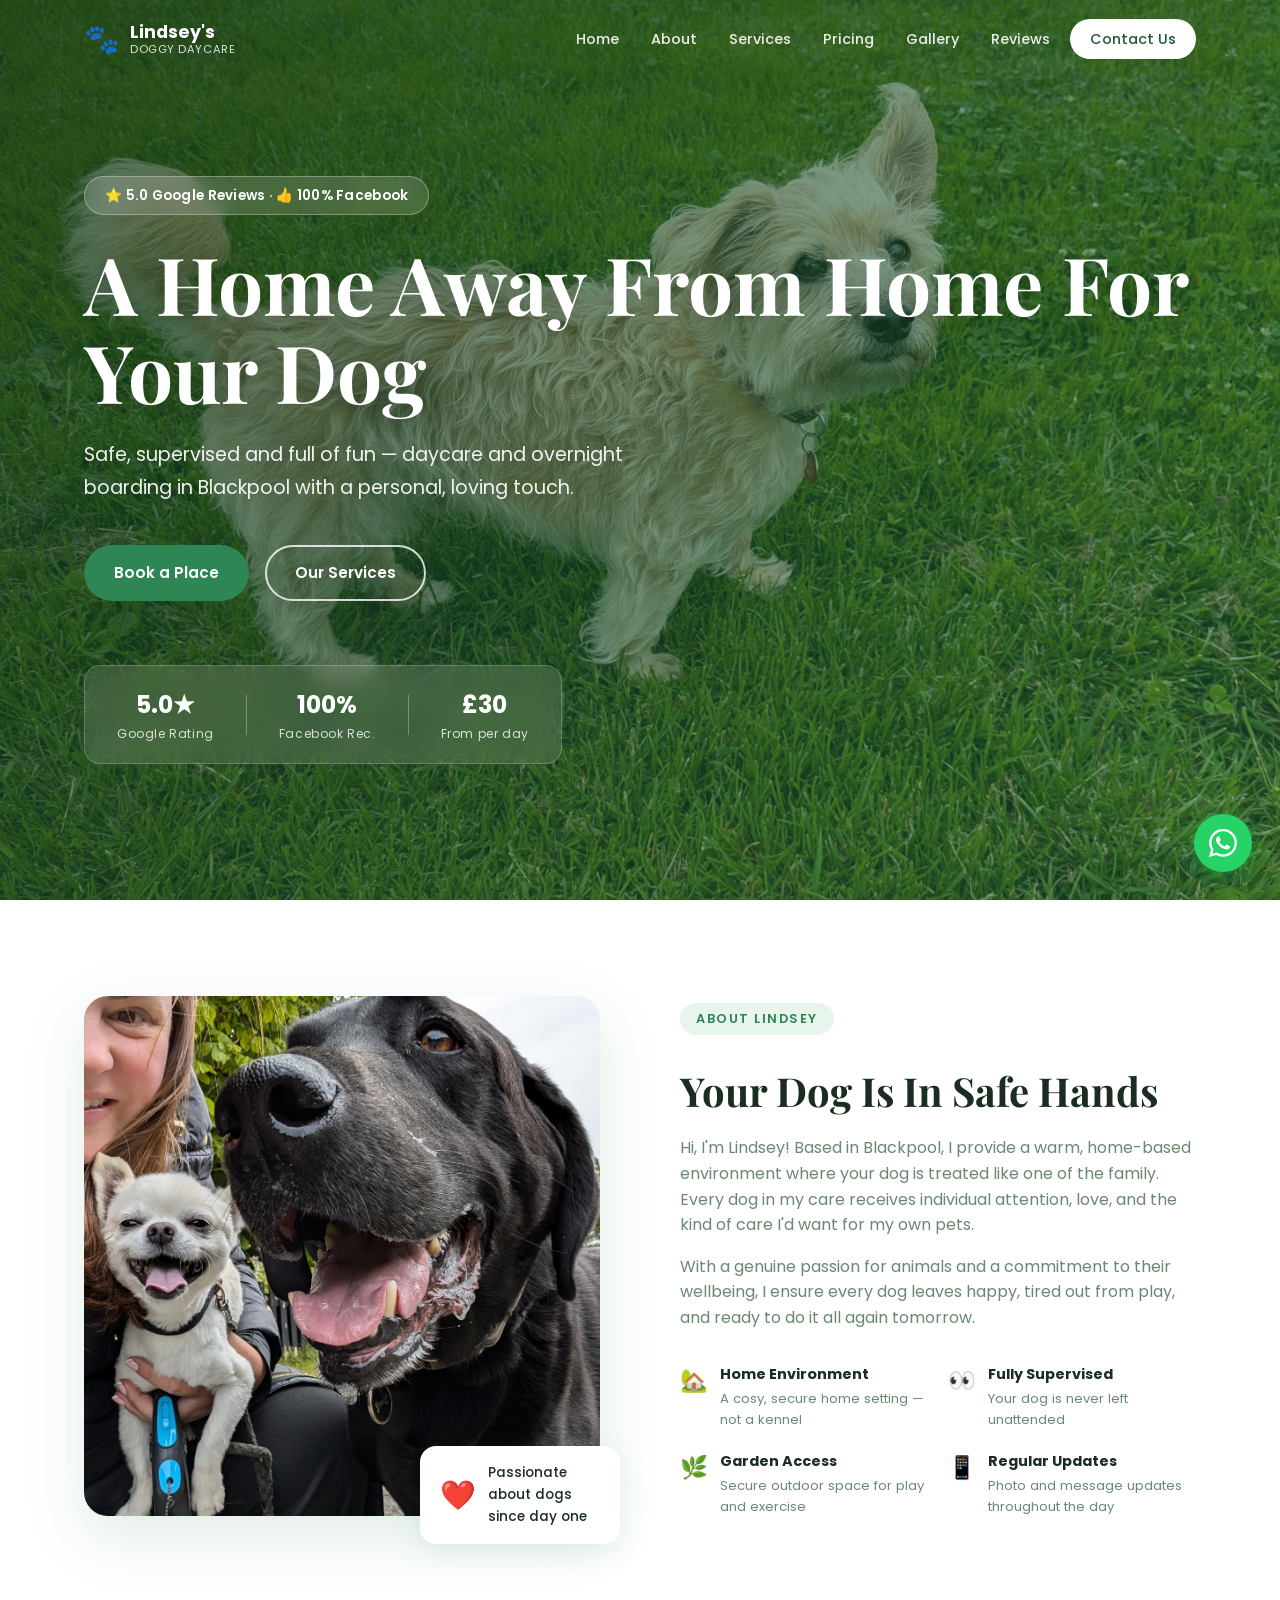
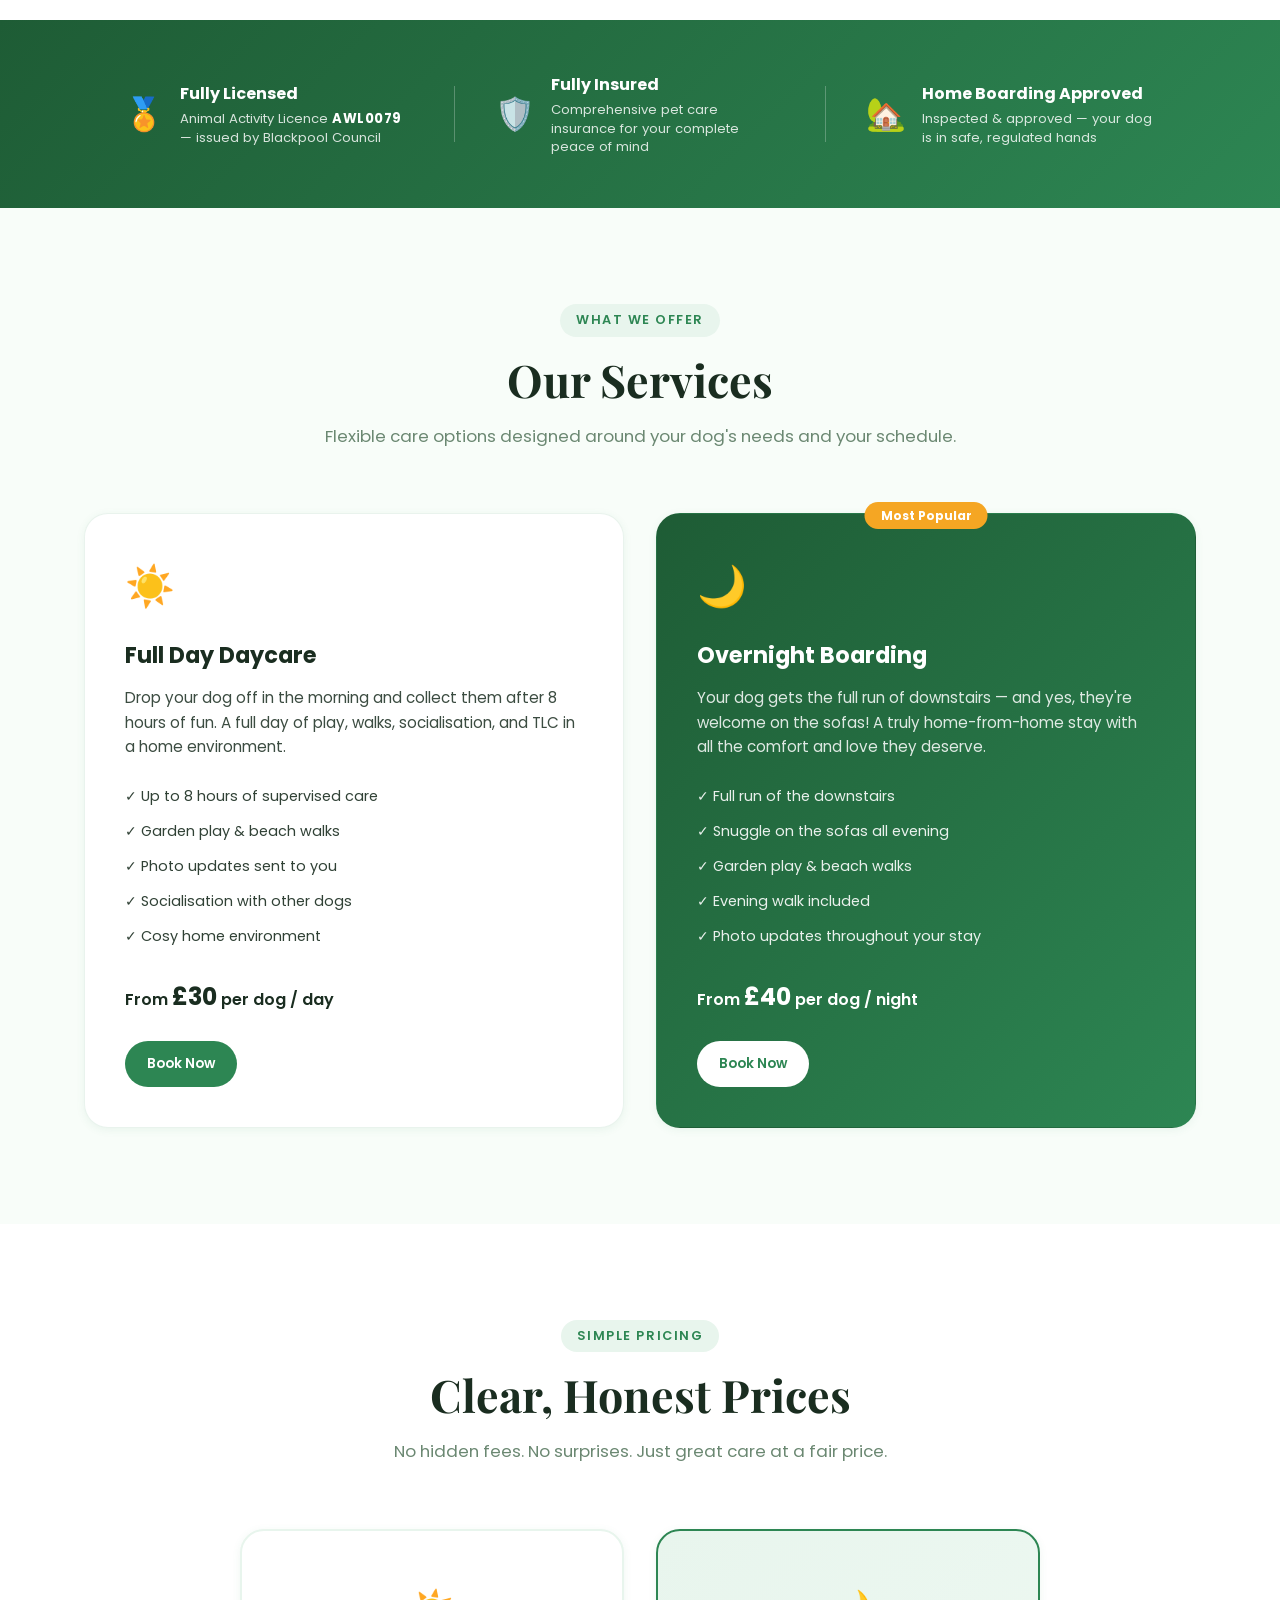
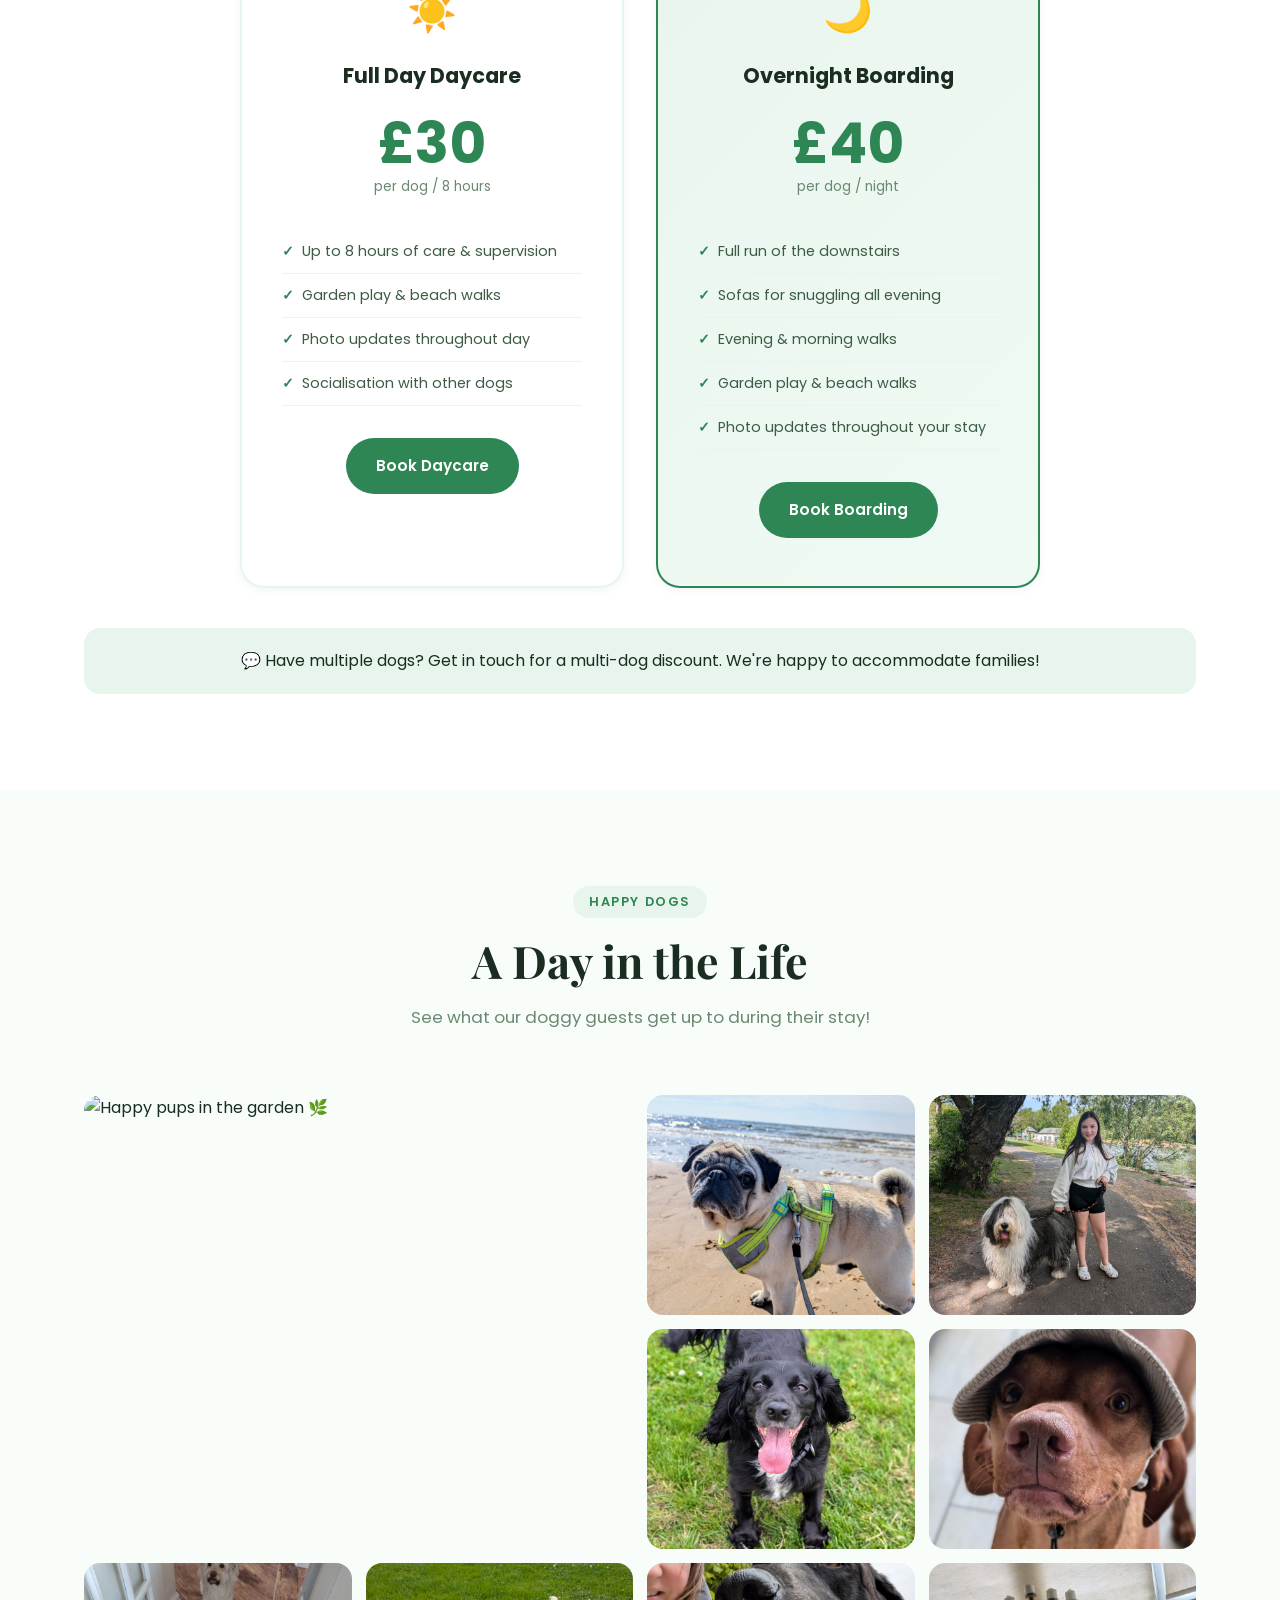
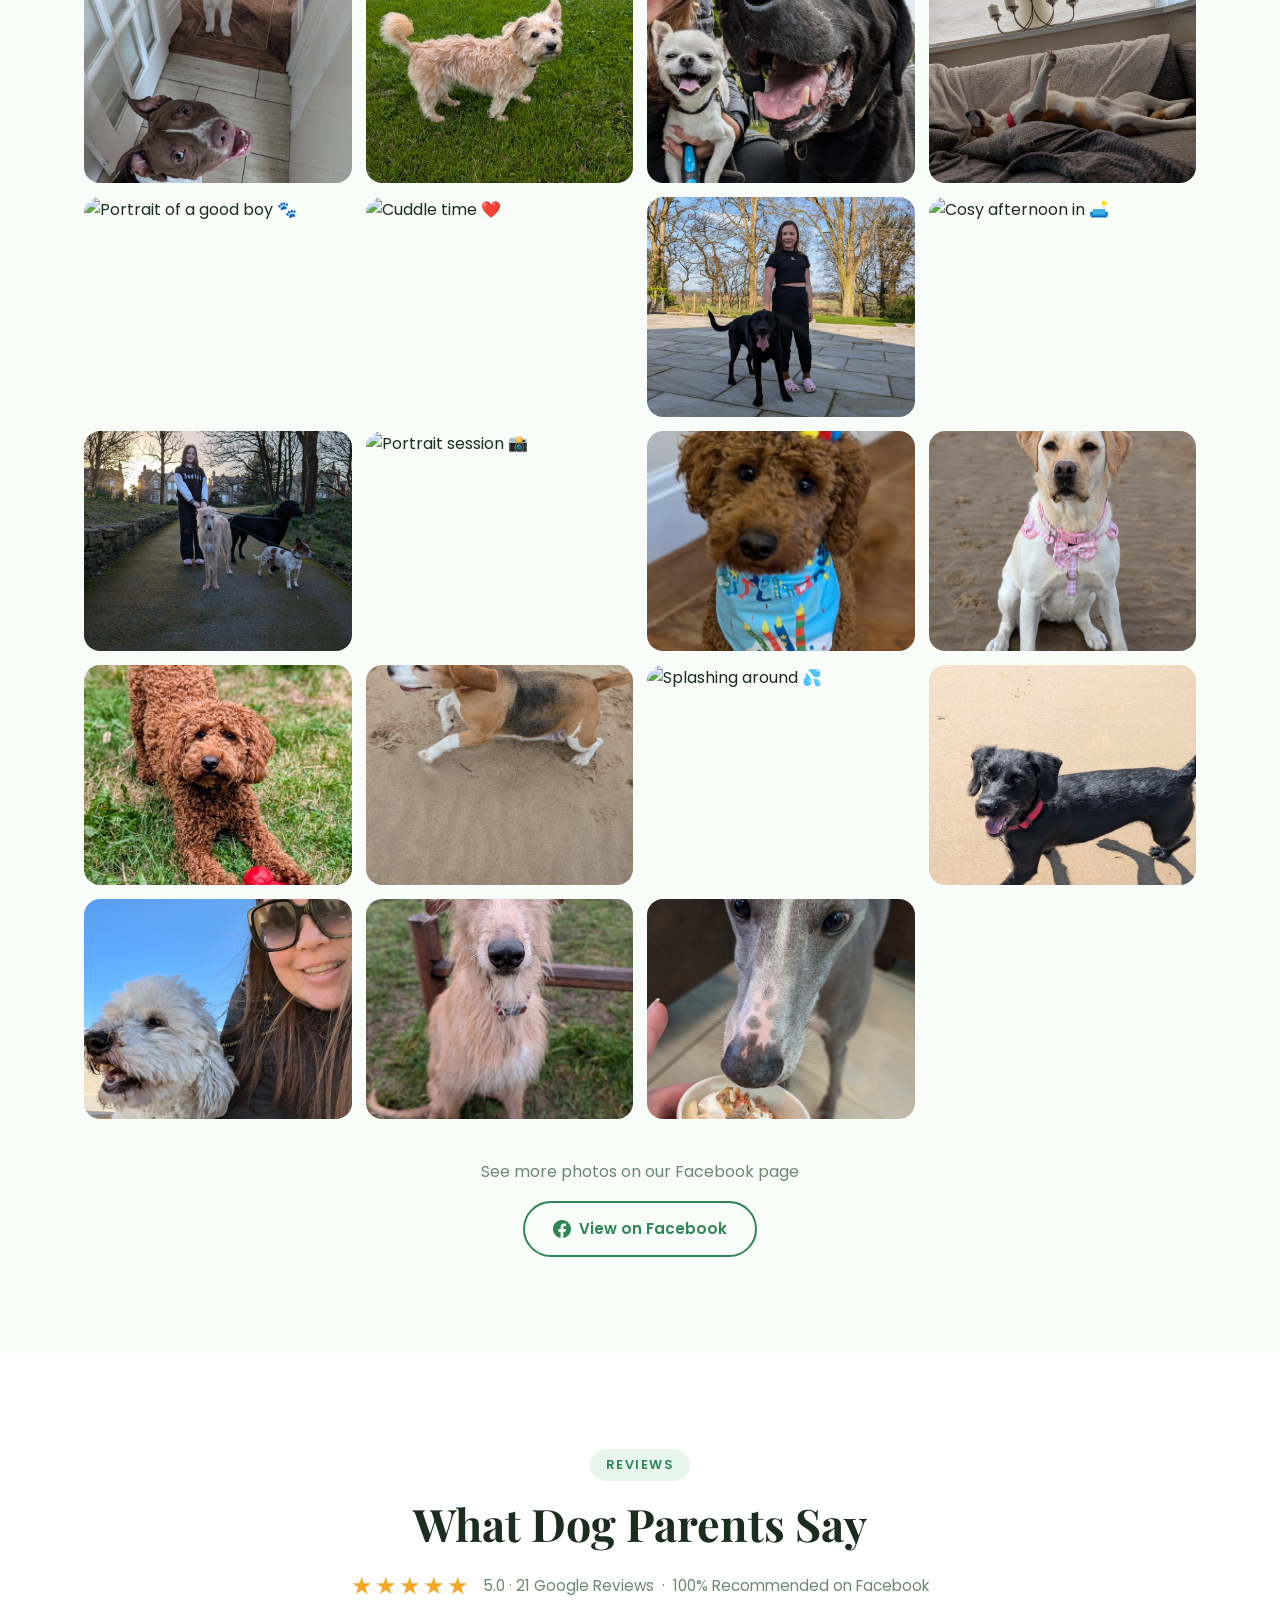
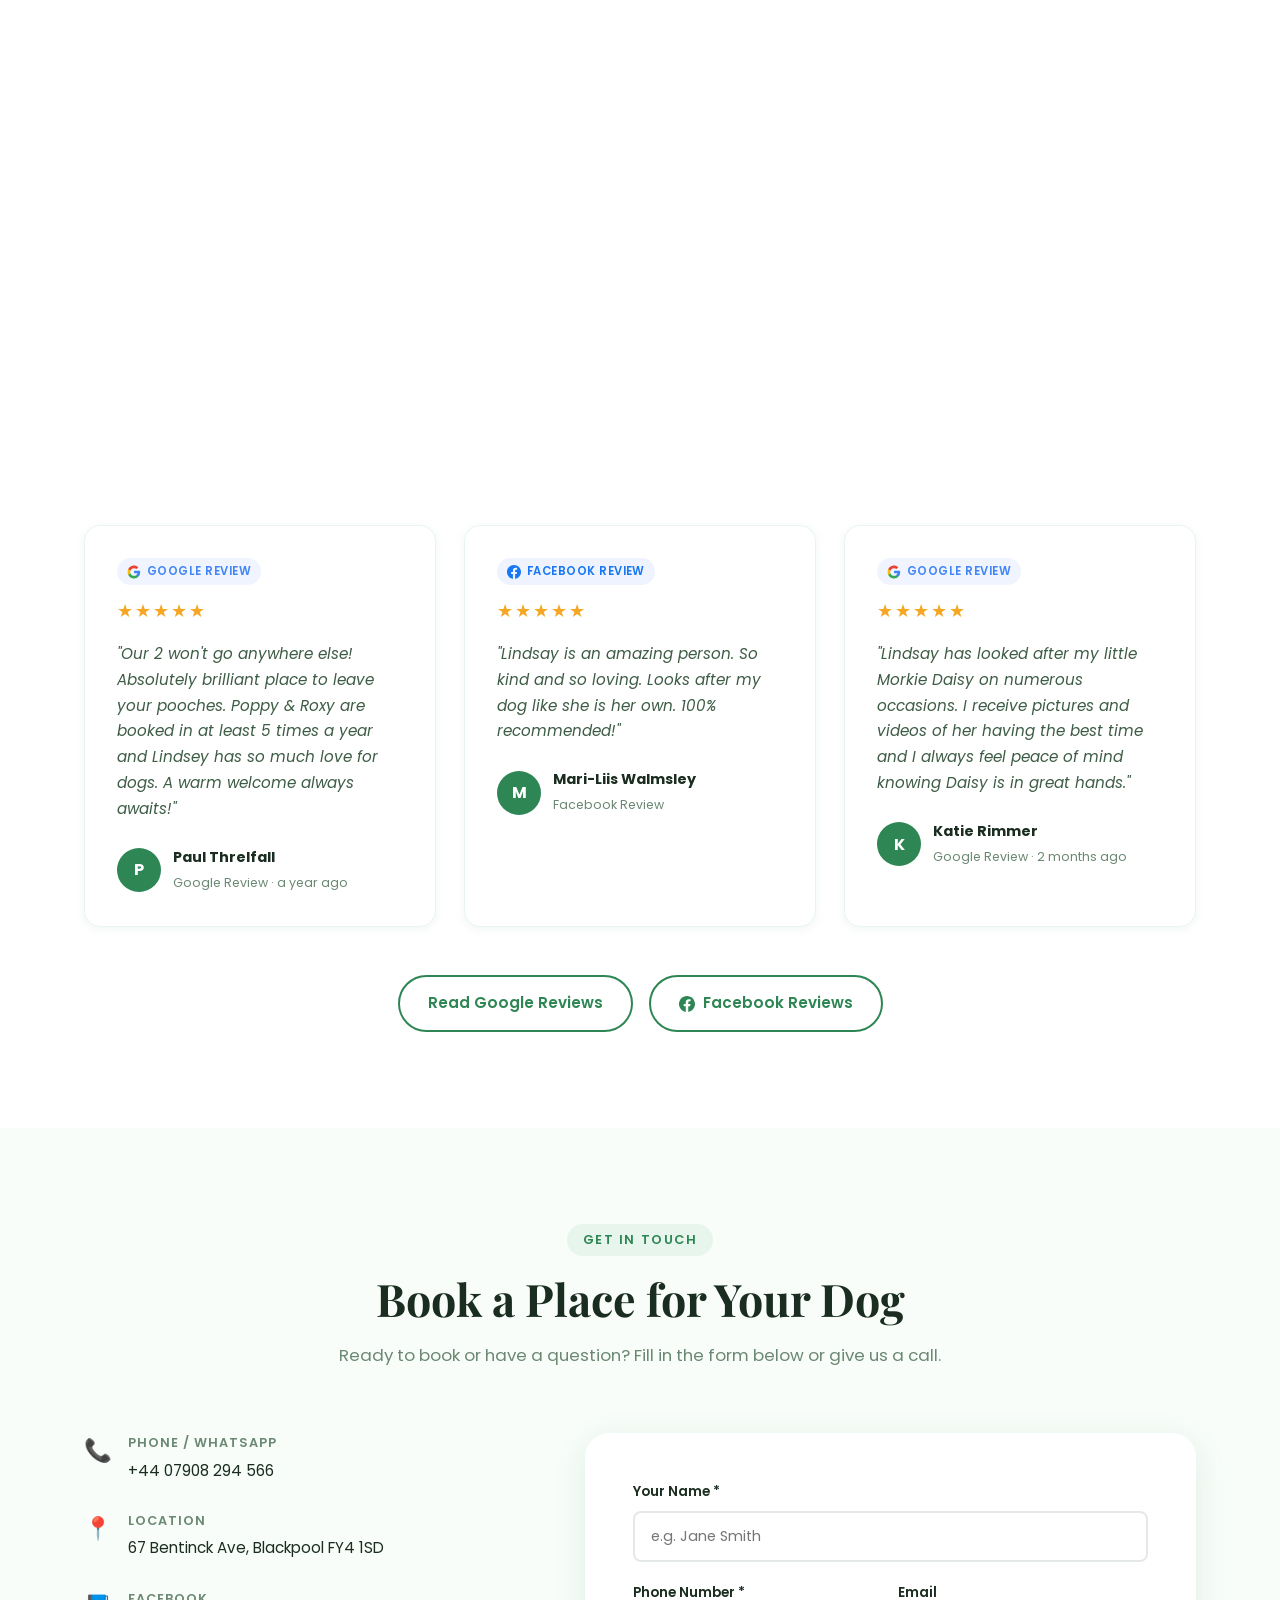
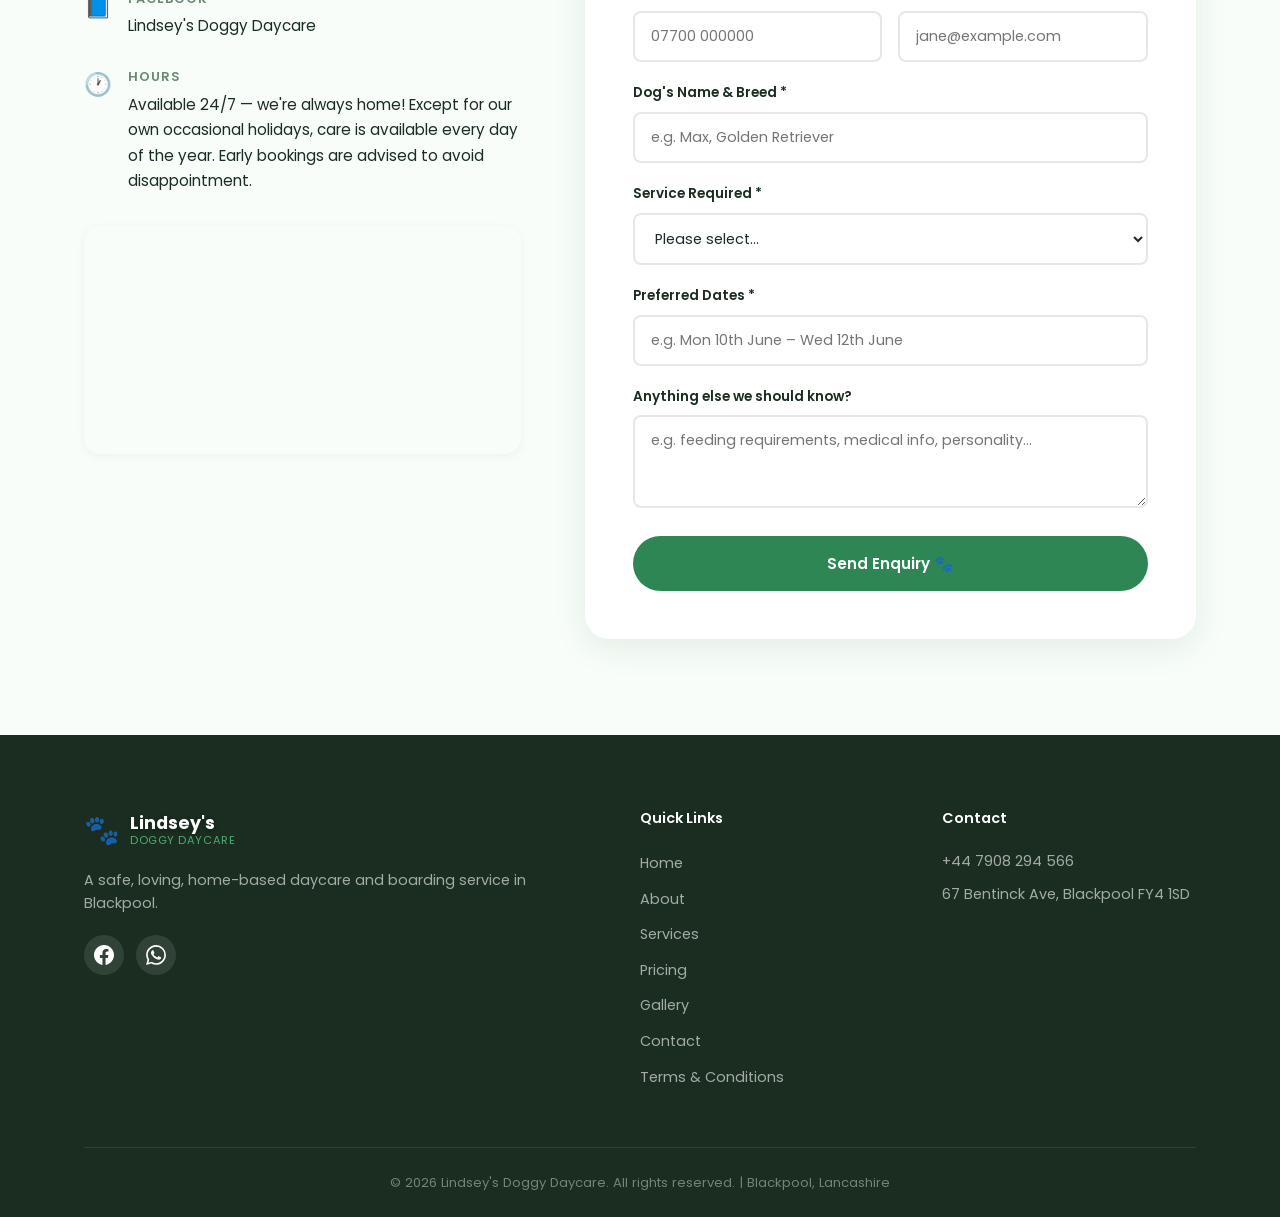
==== index.html @ b9581076 "Clarify flea, worming, and non-aggression policies in terms" ====
<!DOCTYPE html>
<html lang="en">
<head>
  <meta charset="UTF-8" />
  <meta name="viewport" content="width=device-width, initial-scale=1.0" />
  <title id="page-title">Lindsey's Doggy Daycare | Blackpool</title>
  <meta name="description" content="Lindsey's Doggy Daycare provides a secure and loving home away from home for your dog in Blackpool. Full day daycare from £30, overnight boarding from £40. 5-star rated." />
  <meta property="og:title" content="Lindsey's Doggy Daycare | Blackpool" />
  <meta property="og:description" content="Safe, loving daycare and overnight boarding for your dog in Blackpool. £30/day · £40/night · 5.0 ⭐ on Google." />
  <meta property="og:type" content="website" />
  <meta property="og:url" content="https://lindseysdoggydaycare.co.uk" />
  <!-- Netlify Identity (for CMS login) -->
  <script src="https://identity.netlify.com/v1/netlify-identity-widget.js"></script>
  <link rel="preconnect" href="https://fonts.googleapis.com" />
  <link rel="preconnect" href="https://fonts.gstatic.com" crossorigin />
  <link href="https://fonts.googleapis.com/css2?family=Poppins:wght@300;400;500;600;700&family=Playfair+Display:wght@700&display=swap" rel="stylesheet" />
  <link rel="stylesheet" href="css/style.css" />
</head>
<body>

  <!-- Navigation -->
  <nav id="navbar">
    <div class="nav-container">
      <a href="#home" class="logo">
        <span class="logo-paw">🐾</span>
        <div class="logo-text">
          <span class="logo-name">Lindsey's</span>
          <span class="logo-sub">Doggy Daycare</span>
        </div>
      </a>
      <button class="hamburger" id="hamburger" aria-label="Open menu">
        <span></span><span></span><span></span>
      </button>
      <ul class="nav-links" id="nav-links">
        <li><a href="#home" class="nav-link">Home</a></li>
        <li><a href="#about" class="nav-link">About</a></li>
        <li><a href="#services" class="nav-link">Services</a></li>
        <li><a href="#pricing" class="nav-link">Pricing</a></li>
        <li><a href="#gallery" class="nav-link">Gallery</a></li>
        <li><a href="#testimonials" class="nav-link">Reviews</a></li>
        <li><a href="#contact" class="nav-link nav-cta">Contact Us</a></li>
      </ul>
    </div>
  </nav>

  <!-- Hero -->
  <section id="home" class="hero">
    <div class="hero-overlay"></div>
    <img src="images/hero.jpg" alt="Happy dogs at Lindsey's Doggy Daycare" class="hero-img" />
    <div class="hero-content">
      <div class="hero-badge">
        <a href="https://www.google.com/maps/place/Lindsey's+Doggy+Daycare/@53.7788816,-3.0533049,17z/data=!3m2!1e3!4b1!4m6!3m5!1s0x487b478292844925:0xbb24bb6f4de60a89!8m2!3d53.7788816!4d-3.0533049!16s%2Fg%2F11mclmn7ft" target="_blank" rel="noopener" class="hero-badge-link">⭐ 5.0 Google Reviews</a>
        <span class="hero-badge-sep">&nbsp;·&nbsp;</span>
        <a href="https://www.facebook.com/p/Lindseys-doggy-daycare-100088533541900/" target="_blank" rel="noopener" class="hero-badge-link">👍 100% Facebook</a>
      </div>
      <h1>A Home Away<br/>From Home<br/>For Your Dog</h1>
      <p>Safe, supervised and full of fun — daycare and overnight boarding in Blackpool with a personal, loving touch.</p>
      <div class="hero-buttons">
        <a href="#contact" class="btn btn-primary">Book a Place</a>
        <a href="#services" class="btn btn-outline">Our Services</a>
      </div>
      <div class="hero-stats">
        <div class="stat"><span class="stat-num">5.0★</span><span class="stat-label">Google Rating</span></div>
        <div class="stat-divider"></div>
        <div class="stat"><span class="stat-num">100%</span><span class="stat-label">Facebook Rec.</span></div>
        <div class="stat-divider"></div>
        <div class="stat"><span class="stat-num">£30</span><span class="stat-label">From per day</span></div>
      </div>
    </div>
  </section>

  <!-- About -->
  <section id="about" class="about section">
    <div class="container">
      <div class="about-grid">
        <div class="about-image-wrap">
          <img src="images/about.jpg" alt="Lindsey with dogs" class="about-img" />
          <div class="about-badge">
            <span>❤️</span>
            <p>Passionate about dogs since day one</p>
          </div>
        </div>
        <div class="about-content">
          <div class="section-label">About Lindsey</div>
          <h2>Your Dog Is In Safe Hands</h2>
          <p>Hi, I'm Lindsey! Based in Blackpool, I provide a warm, home-based environment where your dog is treated like one of the family. Every dog in my care receives individual attention, love, and the kind of care I'd want for my own pets.</p>
          <p>With a genuine passion for animals and a commitment to their wellbeing, I ensure every dog leaves happy, tired out from play, and ready to do it all again tomorrow.</p>
          <div class="about-features">
            <div class="feature-item">
              <span class="feature-icon">🏡</span>
              <div>
                <strong>Home Environment</strong>
                <p>A cosy, secure home setting — not a kennel</p>
              </div>
            </div>
            <div class="feature-item">
              <span class="feature-icon">👀</span>
              <div>
                <strong>Fully Supervised</strong>
                <p>Your dog is never left unattended</p>
              </div>
            </div>
            <div class="feature-item">
              <span class="feature-icon">🌿</span>
              <div>
                <strong>Garden Access</strong>
                <p>Secure outdoor space for play and exercise</p>
              </div>
            </div>
            <div class="feature-item">
              <span class="feature-icon">📱</span>
              <div>
                <strong>Regular Updates</strong>
                <p>Photo and message updates throughout the day</p>
              </div>
            </div>
          </div>
        </div>
      </div>
    </div>
  </section>

  <!-- Licensed & Insured Trust Banner -->
  <section class="trust-banner">
    <div class="container">
      <div class="trust-grid">
        <div class="trust-item">
          <div class="trust-icon">🏅</div>
          <div class="trust-text">
            <strong>Fully Licensed</strong>
            <span>Animal Activity Licence <b>AWL0079</b> — issued by Blackpool Council</span>
          </div>
        </div>
        <div class="trust-divider"></div>
        <div class="trust-item">
          <div class="trust-icon">🛡️</div>
          <div class="trust-text">
            <strong>Fully Insured</strong>
            <span>Comprehensive pet care insurance for your complete peace of mind</span>
          </div>
        </div>
        <div class="trust-divider"></div>
        <div class="trust-item">
          <div class="trust-icon">🏡</div>
          <div class="trust-text">
            <strong>Home Boarding Approved</strong>
            <span>Inspected &amp; approved — your dog is in safe, regulated hands</span>
          </div>
        </div>
      </div>
    </div>
  </section>

  <!-- Services -->
  <section id="services" class="services section section-alt">
    <div class="container">
      <div class="section-header">
        <div class="section-label">What We Offer</div>
        <h2>Our Services</h2>
        <p>Flexible care options designed around your dog's needs and your schedule.</p>
      </div>
      <div class="services-grid">
        <div class="service-card">
          <div class="service-icon">☀️</div>
          <h3>Full Day Daycare</h3>
          <p>Drop your dog off in the morning and collect them after 8 hours of fun. A full day of play, walks, socialisation, and TLC in a home environment.</p>
          <ul class="service-list">
            <li>✓ Up to 8 hours of supervised care</li>
            <li>✓ Garden play &amp; beach walks</li>
            <li>✓ Photo updates sent to you</li>
            <li>✓ Socialisation with other dogs</li>
            <li>✓ Cosy home environment</li>
          </ul>
          <div class="service-price">From <strong>£30</strong> per dog / day</div>
          <a href="#contact" class="btn btn-primary btn-sm">Book Now</a>
        </div>
        <div class="service-card service-card-featured">
          <div class="service-badge-top">Most Popular</div>
          <div class="service-icon">🌙</div>
          <h3>Overnight Boarding</h3>
          <p>Your dog gets the full run of downstairs — and yes, they're welcome on the sofas! A truly home-from-home stay with all the comfort and love they deserve.</p>
          <ul class="service-list">
            <li>✓ Full run of the downstairs</li>
            <li>✓ Snuggle on the sofas all evening</li>
            <li>✓ Garden play &amp; beach walks</li>
            <li>✓ Evening walk included</li>
            <li>✓ Photo updates throughout your stay</li>
          </ul>
          <div class="service-price">From <strong>£40</strong> per dog / night</div>
          <a href="#contact" class="btn btn-white btn-sm">Book Now</a>
        </div>
      </div>
    </div>
  </section>

  <!-- Pricing -->
  <section id="pricing" class="pricing section">
    <div class="container">
      <div class="section-header">
        <div class="section-label">Simple Pricing</div>
        <h2>Clear, Honest Prices</h2>
        <p>No hidden fees. No surprises. Just great care at a fair price.</p>
      </div>
      <div class="pricing-grid">
        <div class="pricing-card">
          <div class="pricing-icon">☀️</div>
          <h3>Full Day Daycare</h3>
          <div class="price"><span class="price-amount">£30</span><span class="price-per">per dog / 8 hours</span></div>
          <ul class="pricing-list">
            <li>Up to 8 hours of care &amp; supervision</li>
            <li>Garden play &amp; beach walks</li>
            <li>Photo updates throughout day</li>
            <li>Socialisation with other dogs</li>
          </ul>
          <a href="#contact" class="btn btn-primary">Book Daycare</a>
        </div>
        <div class="pricing-card pricing-card-featured">
          <div class="pricing-icon">🌙</div>
          <h3>Overnight Boarding</h3>
          <div class="price"><span class="price-amount">£40</span><span class="price-per">per dog / night</span></div>
          <ul class="pricing-list">
            <li>Full run of the downstairs</li>
            <li>Sofas for snuggling all evening</li>
            <li>Evening &amp; morning walks</li>
            <li>Garden play &amp; beach walks</li>
            <li>Photo updates throughout your stay</li>
          </ul>
          <a href="#contact" class="btn btn-primary">Book Boarding</a>
        </div>
      </div>
      <div class="pricing-note">
        <p>💬 Have multiple dogs? <a href="#contact">Get in touch</a> for a multi-dog discount. We're happy to accommodate families!</p>
      </div>
    </div>
  </section>

  <!-- Gallery -->
  <section id="gallery" class="gallery section section-alt">
    <div class="container">
      <div class="section-header">
        <div class="section-label">Happy Dogs</div>
        <h2>A Day in the Life</h2>
        <p>See what our doggy guests get up to during their stay!</p>
      </div>
      <!-- Gallery populated dynamically from cms-data/gallery.json -->
      <div class="gallery-grid" id="gallery-grid">
        <!-- Photos managed via /admin panel -->
      </div>
      <div id="gallery-empty" class="gallery-empty" style="display:none">
        <p>📷 Photos coming soon! Check back shortly.</p>
      </div>
      <div class="gallery-cta">
        <p>See more photos on our Facebook page</p>
        <a href="https://www.facebook.com/p/Lindseys-doggy-daycare-100088533541900/" target="_blank" rel="noopener" class="btn btn-outline-green">
          <svg xmlns="http://www.w3.org/2000/svg" width="18" height="18" viewBox="0 0 24 24" fill="currentColor"><path d="M24 12.073c0-6.627-5.373-12-12-12s-12 5.373-12 12c0 5.99 4.388 10.954 10.125 11.854v-8.385H7.078v-3.47h3.047V9.43c0-3.007 1.792-4.669 4.533-4.669 1.312 0 2.686.235 2.686.235v2.953H15.83c-1.491 0-1.956.925-1.956 1.874v2.25h3.328l-.532 3.47h-2.796v8.385C19.612 23.027 24 18.062 24 12.073z"/></svg>
          View on Facebook
        </a>
      </div>
    </div>
  </section>

  <!-- Testimonials -->
  <section id="testimonials" class="testimonials section">
    <div class="container">
      <div class="section-header">
        <div class="section-label">Reviews</div>
        <h2>What Dog Parents Say</h2>
        <div class="overall-rating">
          <div class="stars">★★★★★</div>
          <span>5.0 · 21 Google Reviews &nbsp;·&nbsp; 100% Recommended on Facebook</span>
        </div>
      </div>
      <div class="testimonials-grid">

        <div class="testimonial-card">
          <div class="review-platform review-platform--facebook">
            <svg xmlns="http://www.w3.org/2000/svg" width="14" height="14" viewBox="0 0 24 24" fill="#1877F2"><path d="M24 12.073c0-6.627-5.373-12-12-12s-12 5.373-12 12c0 5.99 4.388 10.954 10.125 11.854v-8.385H7.078v-3.47h3.047V9.43c0-3.007 1.792-4.669 4.533-4.669 1.312 0 2.686.235 2.686.235v2.953H15.83c-1.491 0-1.956.925-1.956 1.874v2.25h3.328l-.532 3.47h-2.796v8.385C19.612 23.027 24 18.062 24 12.073z"/></svg>
            Facebook Review
          </div>
          <a href="https://www.facebook.com/p/Lindseys-doggy-daycare-100088533541900/" target="_blank" rel="noopener" class="testimonial-stars" title="Read our Facebook reviews">★★★★★</a>
          <p>"The best doggy daycare! Lindsey is so friendly, caring and completely trustworthy. A true dog lover — looks after all doggy visitors like they're her own! Regular updates and photos for peace of mind. A happy doggy home from home."</p>
          <div class="testimonial-author">
            <div class="author-avatar">V</div>
            <div><strong>Vicky Hitchen</strong><span>Facebook Review</span></div>
          </div>
        </div>

        <div class="testimonial-card">
          <div class="review-platform review-platform--google">
            <svg xmlns="http://www.w3.org/2000/svg" width="14" height="14" viewBox="0 0 24 24"><path fill="#4285F4" d="M22.56 12.25c0-.78-.07-1.53-.2-2.25H12v4.26h5.92c-.26 1.37-1.04 2.53-2.21 3.31v2.77h3.57c2.08-1.92 3.28-4.74 3.28-8.09z"/><path fill="#34A853" d="M12 23c2.97 0 5.46-.98 7.28-2.66l-3.57-2.77c-.98.66-2.23 1.06-3.71 1.06-2.86 0-5.29-1.93-6.16-4.53H2.18v2.84C3.99 20.53 7.7 23 12 23z"/><path fill="#FBBC05" d="M5.84 14.09c-.22-.66-.35-1.36-.35-2.09s.13-1.43.35-2.09V7.07H2.18C1.43 8.55 1 10.22 1 12s.43 3.45 1.18 4.93l3.66-2.84z"/><path fill="#EA4335" d="M12 5.38c1.62 0 3.06.56 4.21 1.64l3.15-3.15C17.45 2.09 14.97 1 12 1 7.7 1 3.99 3.47 2.18 7.07l3.66 2.84c.87-2.6 3.3-4.53 6.16-4.53z"/></svg>
            Google Review
          </div>
          <a href="https://www.google.com/maps/place/Lindsey's+Doggy+Daycare/@53.7788816,-3.0533049,17z/data=!3m2!1e3!4b1!4m6!3m5!1s0x487b478292844925:0xbb24bb6f4de60a89!8m2!3d53.7788816!4d-3.0533049!16s%2Fg%2F11mclmn7ft" target="_blank" rel="noopener" class="testimonial-stars" title="Read our Google reviews">★★★★★</a>
          <p>"We use Lindsey's doggy daycare twice a week and honestly can't praise her enough! Our little dog loves her days with Lindsey who sends regular updates throughout. Absolutely wonderful."</p>
          <div class="testimonial-author">
            <div class="author-avatar">D</div>
            <div><strong>Dawn Robinson</strong><span>Google Review · 2 months ago</span></div>
          </div>
        </div>

        <div class="testimonial-card">
          <div class="review-platform review-platform--facebook">
            <svg xmlns="http://www.w3.org/2000/svg" width="14" height="14" viewBox="0 0 24 24" fill="#1877F2"><path d="M24 12.073c0-6.627-5.373-12-12-12s-12 5.373-12 12c0 5.99 4.388 10.954 10.125 11.854v-8.385H7.078v-3.47h3.047V9.43c0-3.007 1.792-4.669 4.533-4.669 1.312 0 2.686.235 2.686.235v2.953H15.83c-1.491 0-1.956.925-1.956 1.874v2.25h3.328l-.532 3.47h-2.796v8.385C19.612 23.027 24 18.062 24 12.073z"/></svg>
            Facebook Review
          </div>
          <a href="https://www.facebook.com/p/Lindseys-doggy-daycare-100088533541900/" target="_blank" rel="noopener" class="testimonial-stars" title="Read our Facebook reviews">★★★★★</a>
          <p>"Lindsey is wonderful with my whippet Ralph — she understood he gets cold and has taken him in like one of the family! Going away guilt-free knowing he's so well looked after. I get regular photos and videos of his adventures. So reassuring!"</p>
          <div class="testimonial-author">
            <div class="author-avatar">V</div>
            <div><strong>Viv Parker</strong><span>Facebook Review</span></div>
          </div>
        </div>

        <div class="testimonial-card">
          <div class="review-platform review-platform--google">
            <svg xmlns="http://www.w3.org/2000/svg" width="14" height="14" viewBox="0 0 24 24"><path fill="#4285F4" d="M22.56 12.25c0-.78-.07-1.53-.2-2.25H12v4.26h5.92c-.26 1.37-1.04 2.53-2.21 3.31v2.77h3.57c2.08-1.92 3.28-4.74 3.28-8.09z"/><path fill="#34A853" d="M12 23c2.97 0 5.46-.98 7.28-2.66l-3.57-2.77c-.98.66-2.23 1.06-3.71 1.06-2.86 0-5.29-1.93-6.16-4.53H2.18v2.84C3.99 20.53 7.7 23 12 23z"/><path fill="#FBBC05" d="M5.84 14.09c-.22-.66-.35-1.36-.35-2.09s.13-1.43.35-2.09V7.07H2.18C1.43 8.55 1 10.22 1 12s.43 3.45 1.18 4.93l3.66-2.84z"/><path fill="#EA4335" d="M12 5.38c1.62 0 3.06.56 4.21 1.64l3.15-3.15C17.45 2.09 14.97 1 12 1 7.7 1 3.99 3.47 2.18 7.07l3.66 2.84c.87-2.6 3.3-4.53 6.16-4.53z"/></svg>
            Google Review
          </div>
          <a href="https://www.google.com/maps/place/Lindsey's+Doggy+Daycare/@53.7788816,-3.0533049,17z/data=!3m2!1e3!4b1!4m6!3m5!1s0x487b478292844925:0xbb24bb6f4de60a89!8m2!3d53.7788816!4d-3.0533049!16s%2Fg%2F11mclmn7ft" target="_blank" rel="noopener" class="testimonial-stars" title="Read our Google reviews">★★★★★</a>
          <p>"Our 2 won't go anywhere else! Absolutely brilliant place to leave your pooches. Poppy &amp; Roxy are booked in at least 5 times a year and Lindsey has so much love for dogs. A warm welcome always awaits!"</p>
          <div class="testimonial-author">
            <div class="author-avatar">P</div>
            <div><strong>Paul Threlfall</strong><span>Google Review · a year ago</span></div>
          </div>
        </div>

        <div class="testimonial-card">
          <div class="review-platform review-platform--facebook">
            <svg xmlns="http://www.w3.org/2000/svg" width="14" height="14" viewBox="0 0 24 24" fill="#1877F2"><path d="M24 12.073c0-6.627-5.373-12-12-12s-12 5.373-12 12c0 5.99 4.388 10.954 10.125 11.854v-8.385H7.078v-3.47h3.047V9.43c0-3.007 1.792-4.669 4.533-4.669 1.312 0 2.686.235 2.686.235v2.953H15.83c-1.491 0-1.956.925-1.956 1.874v2.25h3.328l-.532 3.47h-2.796v8.385C19.612 23.027 24 18.062 24 12.073z"/></svg>
            Facebook Review
          </div>
          <a href="https://www.google.com/maps/place/Lindsey's+Doggy+Daycare/@53.7788816,-3.0533049,17z/data=!3m2!1e3!4b1!4m6!3m5!1s0x487b478292844925:0xbb24bb6f4de60a89!8m2!3d53.7788816!4d-3.0533049!16s%2Fg%2F11mclmn7ft" target="_blank" rel="noopener" class="testimonial-stars" title="Read our Google reviews">★★★★★</a>
          <p>"Lindsay is an amazing person. So kind and so loving. Looks after my dog like she is her own. 100% recommended!"</p>
          <div class="testimonial-author">
            <div class="author-avatar">M</div>
            <div><strong>Mari-Liis Walmsley</strong><span>Facebook Review</span></div>
          </div>
        </div>

        <div class="testimonial-card">
          <div class="review-platform review-platform--google">
            <svg xmlns="http://www.w3.org/2000/svg" width="14" height="14" viewBox="0 0 24 24"><path fill="#4285F4" d="M22.56 12.25c0-.78-.07-1.53-.2-2.25H12v4.26h5.92c-.26 1.37-1.04 2.53-2.21 3.31v2.77h3.57c2.08-1.92 3.28-4.74 3.28-8.09z"/><path fill="#34A853" d="M12 23c2.97 0 5.46-.98 7.28-2.66l-3.57-2.77c-.98.66-2.23 1.06-3.71 1.06-2.86 0-5.29-1.93-6.16-4.53H2.18v2.84C3.99 20.53 7.7 23 12 23z"/><path fill="#FBBC05" d="M5.84 14.09c-.22-.66-.35-1.36-.35-2.09s.13-1.43.35-2.09V7.07H2.18C1.43 8.55 1 10.22 1 12s.43 3.45 1.18 4.93l3.66-2.84z"/><path fill="#EA4335" d="M12 5.38c1.62 0 3.06.56 4.21 1.64l3.15-3.15C17.45 2.09 14.97 1 12 1 7.7 1 3.99 3.47 2.18 7.07l3.66 2.84c.87-2.6 3.3-4.53 6.16-4.53z"/></svg>
            Google Review
          </div>
          <a href="https://www.google.com/maps/place/Lindsey's+Doggy+Daycare/@53.7788816,-3.0533049,17z/data=!3m2!1e3!4b1!4m6!3m5!1s0x487b478292844925:0xbb24bb6f4de60a89!8m2!3d53.7788816!4d-3.0533049!16s%2Fg%2F11mclmn7ft" target="_blank" rel="noopener" class="testimonial-stars" title="Read our Google reviews">★★★★★</a>
          <p>"Lindsay has looked after my little Morkie Daisy on numerous occasions. I receive pictures and videos of her having the best time and I always feel peace of mind knowing Daisy is in great hands."</p>
          <div class="testimonial-author">
            <div class="author-avatar">K</div>
            <div><strong>Katie Rimmer</strong><span>Google Review · 2 months ago</span></div>
          </div>
        </div>

      </div>
      <div class="testimonials-cta">
        <a href="https://www.google.com/maps/place/67+Bentinck+Ave,+Blackpool+FY4+1SD" target="_blank" rel="noopener" class="btn btn-outline-green">Read Google Reviews</a>
        <a href="https://www.facebook.com/p/Lindseys-doggy-daycare-100088533541900/" target="_blank" rel="noopener" class="btn btn-outline-green">
          <svg xmlns="http://www.w3.org/2000/svg" width="16" height="16" viewBox="0 0 24 24" fill="currentColor"><path d="M24 12.073c0-6.627-5.373-12-12-12s-12 5.373-12 12c0 5.99 4.388 10.954 10.125 11.854v-8.385H7.078v-3.47h3.047V9.43c0-3.007 1.792-4.669 4.533-4.669 1.312 0 2.686.235 2.686.235v2.953H15.83c-1.491 0-1.956.925-1.956 1.874v2.25h3.328l-.532 3.47h-2.796v8.385C19.612 23.027 24 18.062 24 12.073z"/></svg>
          Facebook Reviews
        </a>
      </div>
    </div>
  </section>


  <!-- Contact -->
  <section id="contact" class="contact section section-alt">
    <div class="container">
      <div class="section-header">
        <div class="section-label">Get In Touch</div>
        <h2>Book a Place for Your Dog</h2>
        <p>Ready to book or have a question? Fill in the form below or give us a call.</p>
      </div>
      <div class="contact-grid">
        <div class="contact-info">
          <div class="contact-detail">
            <div class="contact-icon">📞</div>
            <div>
              <strong>Phone / WhatsApp</strong>
              <a href="tel:+447908294566">+44 7908 294 566</a>
            </div>
          </div>
          <div class="contact-detail">
            <div class="contact-icon">📍</div>
            <div>
              <strong>Location</strong>
              <span class="contact-address-span">67 Bentinck Ave, Blackpool FY4 1SD</span>
            </div>
          </div>
          <div class="contact-detail">
            <div class="contact-icon">📘</div>
            <div>
              <strong>Facebook</strong>
              <a href="https://www.facebook.com/p/Lindseys-doggy-daycare-100088533541900/" target="_blank" rel="noopener">Lindsey's Doggy Daycare</a>
            </div>
          </div>
          <div class="contact-detail">
            <div class="contact-icon">🕐</div>
            <div>
              <strong>Hours</strong>
              <span class="contact-hours-span">Available 24/7 — we're always home! Except for our own occasional holidays, care is available every day of the year. Early bookings are advised to avoid disappointment.</span>
            </div>
          </div>
          <div class="map-wrap">
            <iframe
              title="Lindsey's Doggy Daycare Location"
              src="https://www.google.com/maps/embed?pb=!1m18!1m12!1m3!1d2363.4!2d-3.0339!3d53.7967!2m3!1f0!2f0!3f0!3m2!1i1024!2i768!4f13.1!3m3!1m2!1s0x487b42b2e0000001%3A0x1!2s67+Bentinck+Ave%2C+Blackpool+FY4+1SD!5e0!3m2!1sen!2suk!4v1234567890"
              width="100%" height="220" style="border:0;" allowfullscreen="" loading="lazy"
              referrerpolicy="no-referrer-when-downgrade">
            </iframe>
          </div>
        </div>
        <form class="contact-form" id="contact-form" name="contact" data-netlify="true" netlify-honeypot="bot-field" onsubmit="handleSubmit(event)">
          <input type="hidden" name="form-name" value="contact" />
          <p style="display: none;">
            <label>Don’t fill this out if you're human: <input name="bot-field" /></label>
          </p>
          <div class="form-group">
            <label for="name">Your Name *</label>
            <input type="text" id="name" name="name" placeholder="e.g. Jane Smith" required />
          </div>
          <div class="form-row">
            <div class="form-group">
              <label for="phone">Phone Number *</label>
              <input type="tel" id="phone" name="phone" placeholder="07700 000000" required />
            </div>
            <div class="form-group">
              <label for="email">Email</label>
              <input type="email" id="email" name="email" placeholder="jane@example.com" />
            </div>
          </div>
          <div class="form-group">
            <label for="dog-name">Dog's Name & Breed *</label>
            <input type="text" id="dog-name" name="dog-name" placeholder="e.g. Max, Golden Retriever" required />
          </div>
          <div class="form-group">
            <label for="service">Service Required *</label>
            <select id="service" name="service" required>
              <option value="">Please select…</option>
              <option value="daycare">Full Day Daycare (£30/dog/day)</option>
              <option value="overnight">Overnight Boarding (£40/dog/night)</option>
              <option value="both">Both</option>
            </select>
          </div>
          <div class="form-group">
            <label for="dates">Preferred Dates *</label>
            <input type="text" id="dates" name="dates" placeholder="e.g. Mon 10th June – Wed 12th June" required />
          </div>
          <div class="form-group">
            <label for="message">Anything else we should know?</label>
            <textarea id="message" name="message" rows="3" placeholder="e.g. feeding requirements, medical info, personality…"></textarea>
          </div>
          <button type="submit" class="btn btn-primary btn-full" id="submit-btn">Send Enquiry 🐾</button>
          <div id="form-success" class="form-success" style="display:none;">
            <span>✅</span> Thanks! We'll be in touch shortly.
          </div>
        </form>
      </div>
    </div>
  </section>

  <!-- Footer -->
  <footer class="footer">
    <div class="container">
      <div class="footer-grid">
        <div class="footer-brand">
          <div class="logo">
            <span class="logo-paw">🐾</span>
            <div class="logo-text">
              <span class="logo-name">Lindsey's</span>
              <span class="logo-sub">Doggy Daycare</span>
            </div>
          </div>
          <p>A safe, loving, home-based daycare and boarding service in Blackpool.</p>
          <div class="footer-social">
            <a href="https://www.facebook.com/p/Lindseys-doggy-daycare-100088533541900/" target="_blank" rel="noopener" aria-label="Facebook">
              <svg xmlns="http://www.w3.org/2000/svg" width="20" height="20" viewBox="0 0 24 24" fill="currentColor"><path d="M24 12.073c0-6.627-5.373-12-12-12s-12 5.373-12 12c0 5.99 4.388 10.954 10.125 11.854v-8.385H7.078v-3.47h3.047V9.43c0-3.007 1.792-4.669 4.533-4.669 1.312 0 2.686.235 2.686.235v2.953H15.83c-1.491 0-1.956.925-1.956 1.874v2.25h3.328l-.532 3.47h-2.796v8.385C19.612 23.027 24 18.062 24 12.073z"/></svg>
            </a>
            <a href="https://wa.me/447908294566" target="_blank" rel="noopener" aria-label="WhatsApp">
              <svg xmlns="http://www.w3.org/2000/svg" width="20" height="20" viewBox="0 0 24 24" fill="currentColor"><path d="M17.472 14.382c-.297-.149-1.758-.867-2.03-.967-.273-.099-.471-.148-.67.15-.197.297-.767.966-.94 1.164-.173.199-.347.223-.644.075-.297-.15-1.255-.463-2.39-1.475-.883-.788-1.48-1.761-1.653-2.059-.173-.297-.018-.458.13-.606.134-.133.298-.347.446-.52.149-.174.198-.298.298-.497.099-.198.05-.371-.025-.52-.075-.149-.669-1.612-.916-2.207-.242-.579-.487-.5-.669-.51-.173-.008-.371-.01-.57-.01-.198 0-.52.074-.792.372-.272.297-1.04 1.016-1.04 2.479 0 1.462 1.065 2.875 1.213 3.074.149.198 2.096 3.2 5.077 4.487.709.306 1.262.489 1.694.625.712.227 1.36.195 1.871.118.571-.085 1.758-.719 2.006-1.413.248-.694.248-1.289.173-1.413-.074-.124-.272-.198-.57-.347m-5.421 7.403h-.004a9.87 9.87 0 01-5.031-1.378l-.361-.214-3.741.982.998-3.648-.235-.374a9.86 9.86 0 01-1.51-5.26c.001-5.45 4.436-9.884 9.888-9.884 2.64 0 5.122 1.03 6.988 2.898a9.825 9.825 0 012.893 6.994c-.003 5.45-4.437 9.884-9.885 9.884m8.413-18.297A11.815 11.815 0 0012.05 0C5.495 0 .16 5.335.157 11.892c0 2.096.547 4.142 1.588 5.945L.057 24l6.305-1.654a11.882 11.882 0 005.683 1.448h.005c6.554 0 11.89-5.335 11.893-11.893a11.821 11.821 0 00-3.48-8.413z"/></svg>
            </a>
          </div>
        </div>
        <div class="footer-links">
          <h4>Quick Links</h4>
          <ul>
            <li><a href="#home">Home</a></li>
            <li><a href="#about">About</a></li>
            <li><a href="#services">Services</a></li>
            <li><a href="#pricing">Pricing</a></li>
            <li><a href="#gallery">Gallery</a></li>
            <li><a href="#contact">Contact</a></li>
            <li><a href="terms.html">Terms & Conditions</a></li>
          </ul>
        </div>
        <div class="footer-contact">
          <h4>Contact</h4>
          <p><a href="tel:+447908294566">+44 7908 294 566</a></p>
          <p>67 Bentinck Ave<br/>Blackpool FY4 1SD</p>
        </div>
      </div>
      <div class="footer-bottom">
        <p>© 2026 Lindsey's Doggy Daycare. All rights reserved. | Blackpool, Lancashire</p>
      </div>
    </div>
  </footer>

  <a href="https://wa.me/447908294566" class="whatsapp-float" target="_blank" rel="noopener" aria-label="Chat on WhatsApp">
    <svg xmlns="http://www.w3.org/2000/svg" width="28" height="28" viewBox="0 0 24 24" fill="white"><path d="M17.472 14.382c-.297-.149-1.758-.867-2.03-.967-.273-.099-.471-.148-.67.15-.197.297-.767.966-.94 1.164-.173.199-.347.223-.644.075-.297-.15-1.255-.463-2.39-1.475-.883-.788-1.48-1.761-1.653-2.059-.173-.297-.018-.458.13-.606.134-.133.298-.347.446-.52.149-.174.198-.298.298-.497.099-.198.05-.371-.025-.52-.075-.149-.669-1.612-.916-2.207-.242-.579-.487-.5-.669-.51-.173-.008-.371-.01-.57-.01-.198 0-.52.074-.792.372-.272.297-1.04 1.016-1.04 2.479 0 1.462 1.065 2.875 1.213 3.074.149.198 2.096 3.2 5.077 4.487.709.306 1.262.489 1.694.625.712.227 1.36.195 1.871.118.571-.085 1.758-.719 2.006-1.413.248-.694.248-1.289.173-1.413-.074-.124-.272-.198-.57-.347m-5.421 7.403h-.004a9.87 9.87 0 01-5.031-1.378l-.361-.214-3.741.982.998-3.648-.235-.374a9.86 9.86 0 01-1.51-5.26c.001-5.45 4.436-9.884 9.888-9.884 2.64 0 5.122 1.03 6.988 2.898a9.825 9.825 0 012.893 6.994c-.003 5.45-4.437 9.884-9.885 9.884m8.413-18.297A11.815 11.815 0 0012.05 0C5.495 0 .16 5.335.157 11.892c0 2.096.547 4.142 1.588 5.945L.057 24l6.305-1.654a11.882 11.882 0 005.683 1.448h.005c6.554 0 11.89-5.335 11.893-11.893a11.821 11.821 0 00-3.48-8.413z"/></svg>
  </a>

  <script src="config.js"></script>
  <script src="js/main.js"></script>
</body>
</html>
---- css/style.css ----
/* ===========================
   LINDSEY'S DOGGY DAYCARE
   Fresh & Clean Green Theme
   =========================== */

*, *::before, *::after { box-sizing: border-box; margin: 0; padding: 0; }

:root {
  --green-dark:    #1e5c35;
  --green-main:    #2d8653;
  --green-light:   #4aad73;
  --green-pale:    #e8f5ed;
  --green-mint:    #f0faf4;
  --white:         #ffffff;
  --off-white:     #f8fdf9;
  --text-dark:     #1a2d20;
  --text-mid:      #3d5c45;
  --text-light:    #6b8872;
  --gold:          #f5a623;
  --shadow-sm:     0 2px 8px rgba(45,134,83,0.08);
  --shadow-md:     0 8px 32px rgba(45,134,83,0.12);
  --shadow-lg:     0 20px 60px rgba(45,134,83,0.15);
  --radius-sm:     8px;
  --radius-md:     16px;
  --radius-lg:     24px;
  --transition:    0.3s cubic-bezier(0.4, 0, 0.2, 1);
}

html { scroll-behavior: smooth; }

body {
  font-family: 'Poppins', sans-serif;
  color: var(--text-dark);
  background: var(--white);
  line-height: 1.6;
  overflow-x: hidden;
}

/* ---- UTILITY ---- */
.container { max-width: 1160px; margin: 0 auto; padding: 0 24px; }
.section    { padding: 96px 0; }
.section-alt { background: var(--off-white); }

.section-header {
  text-align: center;
  max-width: 640px;
  margin: 0 auto 64px;
}
.section-label {
  display: inline-block;
  background: var(--green-pale);
  color: var(--green-main);
  font-size: 0.8rem;
  font-weight: 600;
  letter-spacing: 0.12em;
  text-transform: uppercase;
  padding: 6px 16px;
  border-radius: 50px;
  margin-bottom: 16px;
}
.section-header h2 {
  font-family: 'Playfair Display', serif;
  font-size: clamp(1.8rem, 4vw, 2.8rem);
  color: var(--text-dark);
  line-height: 1.2;
  margin-bottom: 16px;
}
.section-header p {
  color: var(--text-light);
  font-size: 1.05rem;
}

/* ---- BUTTONS ---- */
.btn {
  display: inline-flex;
  align-items: center;
  gap: 8px;
  padding: 14px 28px;
  border-radius: 50px;
  font-family: 'Poppins', sans-serif;
  font-weight: 600;
  font-size: 0.95rem;
  text-decoration: none;
  cursor: pointer;
  border: 2px solid transparent;
  transition: var(--transition);
  white-space: nowrap;
}
.btn-primary  { background: var(--green-main); color: var(--white); }
.btn-primary:hover { background: var(--green-dark); transform: translateY(-2px); box-shadow: var(--shadow-md); }
.btn-outline  { background: transparent; color: var(--white); border-color: rgba(255,255,255,0.8); }
.btn-outline:hover { background: rgba(255,255,255,0.2); color: var(--white); border-color: var(--white); transform: translateY(-2px); }
/* Green outline variant — used outside the hero */
.btn-outline-green { background: transparent; color: var(--green-main); border-color: var(--green-main); }
.btn-outline-green:hover { background: var(--green-main); color: var(--white); transform: translateY(-2px); }
.btn-white    { background: var(--white); color: var(--green-main); }
.btn-white:hover { background: var(--green-pale); transform: translateY(-2px); }
.btn-sm       { padding: 10px 20px; font-size: 0.85rem; }
.btn-full     { width: 100%; justify-content: center; }

/* ---- NAVBAR ---- */
#navbar {
  position: fixed;
  top: 0; left: 0; right: 0;
  z-index: 1000;
  padding: 16px 0;
  transition: var(--transition);
}
#navbar.scrolled {
  background: rgba(255,255,255,0.97);
  backdrop-filter: blur(12px);
  box-shadow: var(--shadow-sm);
  padding: 12px 0;
}
.nav-container {
  max-width: 1160px;
  margin: 0 auto;
  padding: 0 24px;
  display: flex;
  align-items: center;
  justify-content: space-between;
}
.logo {
  display: flex;
  align-items: center;
  gap: 10px;
  text-decoration: none;
}
.logo-paw { font-size: 1.8rem; }
.logo-text { display: flex; flex-direction: column; line-height: 1.1; }
.logo-name { font-weight: 700; font-size: 1.1rem; color: var(--white); text-shadow: 0 1px 4px rgba(0,0,0,0.3); }
.logo-sub  { font-size: 0.7rem; color: rgba(255,255,255,0.85); letter-spacing: 0.05em; text-transform: uppercase; }

.nav-links {
  display: flex;
  align-items: center;
  gap: 8px;
  list-style: none;
}
.nav-link {
  text-decoration: none;
  color: rgba(255,255,255,0.9);
  font-weight: 500;
  font-size: 0.9rem;
  padding: 8px 12px;
  border-radius: var(--radius-sm);
  transition: var(--transition);
}
.nav-link:hover { color: var(--white); background: rgba(255,255,255,0.15); }
.nav-cta {
  background: var(--white);
  color: var(--green-dark) !important;
  padding: 10px 20px;
  border-radius: 50px;
}
.nav-cta:hover { background: var(--green-pale) !important; }

/* When scrolled — switch to dark text */
#navbar.scrolled .nav-link { color: var(--text-dark); }
#navbar.scrolled .nav-link:hover { color: var(--green-main); background: var(--green-pale); }
#navbar.scrolled .nav-cta { background: var(--green-main); color: var(--white) !important; }
#navbar.scrolled .nav-cta:hover { background: var(--green-dark) !important; }
#navbar.scrolled .logo-name { color: var(--green-dark); }
#navbar.scrolled .logo-sub  { color: var(--green-light); }

.hamburger {
  display: none;
  flex-direction: column;
  gap: 5px;
  background: none;
  border: none;
  cursor: pointer;
  padding: 4px;
}
.hamburger span {
  display: block;
  width: 24px;
  height: 2px;
  background: var(--text-dark);
  border-radius: 2px;
  transition: var(--transition);
}

/* ---- HERO ---- */
.hero {
  position: relative;
  min-height: 100vh;
  display: flex;
  align-items: center;
  overflow: hidden;
}
.hero-img {
  position: absolute;
  inset: 0;
  width: 100%;
  height: 100%;
  object-fit: cover;
  object-position: center;
}
.hero-overlay {
  position: absolute;
  inset: 0;
  background: linear-gradient(135deg, rgba(20,60,30,0.75) 0%, rgba(45,134,83,0.4) 100%);
  z-index: 1;
}
.hero-content {
  position: relative;
  z-index: 2;
  max-width: 1160px;
  margin: 0 auto;
  padding: 120px 24px 80px;
  color: var(--white);
}
.hero-badge {
  display: inline-flex;
  align-items: center;
  gap: 4px;
  background: rgba(255,255,255,0.15);
  backdrop-filter: blur(8px);
  border: 1px solid rgba(255,255,255,0.3);
  color: var(--white);
  padding: 8px 20px;
  border-radius: 50px;
  font-size: 0.85rem;
  font-weight: 600;
  margin-bottom: 24px;
  letter-spacing: 0.02em;
}
.hero-badge-link {
  color: var(--white);
  text-decoration: none;
  transition: opacity 0.2s ease;
}
.hero-badge-link:hover { opacity: 0.8; text-decoration: underline; }
.hero-badge-sep { opacity: 0.7; }
.hero-content h1 {
  font-family: 'Playfair Display', serif;
  font-size: clamp(2.5rem, 7vw, 5rem);
  line-height: 1.1;
  margin-bottom: 24px;
  text-shadow: 0 2px 20px rgba(0,0,0,0.2);
}
.hero-content p {
  font-size: clamp(1rem, 2vw, 1.2rem);
  max-width: 540px;
  opacity: 0.92;
  margin-bottom: 40px;
  line-height: 1.7;
}
.hero-buttons { display: flex; gap: 16px; flex-wrap: wrap; margin-bottom: 64px; }
.hero-stats {
  display: flex;
  align-items: center;
  gap: 32px;
  background: rgba(255,255,255,0.12);
  backdrop-filter: blur(12px);
  border: 1px solid rgba(255,255,255,0.2);
  border-radius: var(--radius-md);
  padding: 20px 32px;
  width: fit-content;
}
.stat { display: flex; flex-direction: column; align-items: center; }
.stat-num { font-size: 1.5rem; font-weight: 700; }
.stat-label { font-size: 0.75rem; opacity: 0.8; letter-spacing: 0.05em; }
.stat-divider { width: 1px; height: 40px; background: rgba(255,255,255,0.3); }

/* ---- ABOUT ---- */
.about-grid {
  display: grid;
  grid-template-columns: 1fr 1fr;
  gap: 80px;
  align-items: center;
}
.about-image-wrap {
  position: relative;
}
.about-img {
  width: 100%;
  height: 520px;
  object-fit: cover;
  border-radius: var(--radius-lg);
  box-shadow: var(--shadow-lg);
}
.about-badge {
  position: absolute;
  bottom: -20px;
  right: -20px;
  background: var(--white);
  border-radius: var(--radius-md);
  padding: 16px 20px;
  box-shadow: var(--shadow-md);
  display: flex;
  align-items: center;
  gap: 12px;
  font-size: 0.85rem;
  font-weight: 500;
  max-width: 200px;
}
.about-badge span { font-size: 1.8rem; }
.about-content .section-label { display: inline-block; }
.about-content h2 {
  font-family: 'Playfair Display', serif;
  font-size: clamp(1.8rem, 3.5vw, 2.5rem);
  margin: 16px 0 20px;
  line-height: 1.2;
}
.about-content p { color: var(--text-light); margin-bottom: 16px; }
.about-features { display: grid; grid-template-columns: 1fr 1fr; gap: 20px; margin-top: 32px; }
.feature-item {
  display: flex;
  gap: 12px;
  align-items: flex-start;
}
.feature-icon { font-size: 1.4rem; flex-shrink: 0; }
.feature-item strong { display: block; font-size: 0.9rem; color: var(--text-dark); margin-bottom: 2px; }
.feature-item p { font-size: 0.82rem; color: var(--text-light); margin: 0; }

/* ---- SERVICES ---- */
.services-grid { display: grid; grid-template-columns: 1fr 1fr; gap: 32px; }
.service-card {
  background: var(--white);
  border-radius: var(--radius-lg);
  padding: 40px;
  box-shadow: var(--shadow-sm);
  border: 1px solid rgba(45,134,83,0.1);
  transition: var(--transition);
  position: relative;
}
.service-card:hover { transform: translateY(-4px); box-shadow: var(--shadow-md); }
.service-card-featured {
  background: linear-gradient(135deg, var(--green-dark) 0%, var(--green-main) 100%);
  color: var(--white);
  border-color: transparent;
}
.service-badge-top {
  position: absolute;
  top: -12px;
  left: 50%;
  transform: translateX(-50%);
  background: var(--gold);
  color: #fff;
  font-size: 0.75rem;
  font-weight: 700;
  padding: 4px 16px;
  border-radius: 50px;
  white-space: nowrap;
}
.service-icon { font-size: 2.5rem; margin-bottom: 20px; }
.service-card h3 { font-size: 1.4rem; margin-bottom: 12px; }
.service-card p { font-size: 0.95rem; opacity: 0.85; margin-bottom: 20px; }
.service-list { list-style: none; margin-bottom: 24px; }
.service-list li { font-size: 0.9rem; padding: 6px 0; opacity: 0.9; }
.service-price { font-size: 1rem; font-weight: 600; margin-bottom: 24px; }
.service-price strong { font-size: 1.5rem; }
.service-card-featured .service-price { color: var(--white); }

/* ---- PRICING ---- */
.pricing-grid { display: grid; grid-template-columns: 1fr 1fr; gap: 32px; max-width: 800px; margin: 0 auto; }
.pricing-card {
  background: var(--white);
  border: 2px solid var(--green-pale);
  border-radius: var(--radius-lg);
  padding: 48px 40px;
  text-align: center;
  transition: var(--transition);
  box-shadow: var(--shadow-sm);
}
.pricing-card:hover { border-color: var(--green-main); transform: translateY(-4px); box-shadow: var(--shadow-md); }
.pricing-card-featured {
  border-color: var(--green-main);
  background: linear-gradient(135deg, var(--green-pale) 0%, var(--green-mint) 100%);
}
.pricing-icon { font-size: 2.5rem; margin-bottom: 16px; }
.pricing-card h3 { font-size: 1.3rem; margin-bottom: 24px; color: var(--text-dark); }
.price { margin-bottom: 32px; }
.price-amount { font-size: 3.5rem; font-weight: 700; color: var(--green-main); line-height: 1; }
.price-per { display: block; font-size: 0.85rem; color: var(--text-light); margin-top: 4px; }
.pricing-list { list-style: none; text-align: left; margin-bottom: 32px; }
.pricing-list li {
  padding: 10px 0;
  border-bottom: 1px solid var(--green-pale);
  font-size: 0.9rem;
  color: var(--text-mid);
  display: flex;
  align-items: center;
  gap: 8px;
}
.pricing-list li::before { content: "✓"; color: var(--green-main); font-weight: 700; }
.pricing-note {
  text-align: center;
  margin-top: 40px;
  padding: 20px;
  background: var(--green-pale);
  border-radius: var(--radius-md);
}
.pricing-note a { color: var(--green-main); font-weight: 600; }

/* ---- GALLERY ---- */
.gallery-grid {
  display: grid;
  grid-template-columns: repeat(4, 1fr);
  grid-auto-rows: 220px;
  gap: 14px;
  grid-auto-flow: dense;
}
.gallery-item {
  position: relative;
  overflow: hidden;
  border-radius: var(--radius-md);
  cursor: pointer;
}
/* First photo spans 2 columns and 2 rows for visual impact */
.gallery-item-large {
  grid-column: span 2;
  grid-row: span 2;
}
.gallery-item img {
  width: 100%;
  height: 100%;
  object-fit: cover;
  transition: transform 0.5s ease;
}
.gallery-item:hover img { transform: scale(1.06); }
.gallery-overlay {
  position: absolute;
  inset: 0;
  background: linear-gradient(to top, rgba(30,92,53,0.75) 0%, transparent 55%);
  display: flex;
  align-items: flex-end;
  padding: 16px;
  opacity: 0;
  transition: var(--transition);
}
.gallery-item:hover .gallery-overlay { opacity: 1; }
.gallery-overlay span { color: var(--white); font-weight: 600; font-size: 0.88rem; }
.gallery-cta { text-align: center; margin-top: 40px; }
.gallery-cta p { color: var(--text-light); margin-bottom: 16px; }
.gallery-empty {
  text-align: center;
  padding: 64px 24px;
  color: var(--text-light);
  font-size: 1rem;
  background: var(--green-pale);
  border-radius: var(--radius-md);
  margin-bottom: 32px;
}


/* ---- TRUST BANNER ---- */
.trust-banner {
  background: linear-gradient(135deg, var(--green-dark) 0%, var(--green-main) 100%);
  padding: 36px 0;
}
.trust-grid {
  display: flex;
  align-items: center;
  justify-content: center;
  gap: 0;
  flex-wrap: wrap;
}
.trust-item {
  display: flex;
  align-items: center;
  gap: 16px;
  padding: 16px 40px;
  flex: 1;
  min-width: 220px;
  justify-content: center;
}
.trust-icon { font-size: 2rem; flex-shrink: 0; }
.trust-text { display: flex; flex-direction: column; }
.trust-text strong { color: var(--white); font-size: 1rem; font-weight: 700; margin-bottom: 4px; }
.trust-text span { color: rgba(255,255,255,0.82); font-size: 0.82rem; line-height: 1.4; }
.trust-text b { color: var(--white); font-weight: 700; letter-spacing: 0.04em; }
.trust-divider { width: 1px; height: 56px; background: rgba(255,255,255,0.25); flex-shrink: 0; }

/* ---- TESTIMONIALS ---- */
.overall-rating { display: flex; align-items: center; gap: 12px; justify-content: center; margin-top: 12px; }
.stars { color: var(--gold); font-size: 1.5rem; letter-spacing: 2px; }
.overall-rating span { color: var(--text-light); font-size: 0.95rem; }
.testimonials-grid { display: grid; grid-template-columns: repeat(3, 1fr); gap: 28px; }
.testimonial-card {
  background: var(--white);
  border-radius: var(--radius-md);
  padding: 32px;
  box-shadow: var(--shadow-sm);
  border: 1px solid var(--green-pale);
  transition: var(--transition);
}
.testimonial-card:hover { transform: translateY(-4px); box-shadow: var(--shadow-md); }
.testimonial-stars { color: var(--gold); font-size: 1.1rem; margin-bottom: 16px; letter-spacing: 2px; display: block; }
a.testimonial-stars { text-decoration: none; cursor: pointer; transition: var(--transition); }
a.testimonial-stars:hover { text-shadow: 0 0 8px rgba(245,166,35,0.7); transform: scale(1.05); display: inline-block; }
.testimonial-card p { color: var(--text-mid); font-size: 0.95rem; line-height: 1.7; margin-bottom: 24px; font-style: italic; }
.testimonial-author { display: flex; align-items: center; gap: 12px; }
.author-avatar {
  width: 44px; height: 44px;
  background: var(--green-main);
  color: var(--white);
  border-radius: 50%;
  display: flex;
  align-items: center;
  justify-content: center;
  font-weight: 700;
  font-size: 1rem;
  flex-shrink: 0;
}
.testimonial-author strong { display: block; font-size: 0.9rem; }
.testimonial-author span { font-size: 0.78rem; color: var(--text-light); }
.review-platform {
  display: inline-flex;
  align-items: center;
  gap: 6px;
  font-size: 0.72rem;
  font-weight: 600;
  letter-spacing: 0.04em;
  text-transform: uppercase;
  padding: 4px 10px;
  border-radius: 50px;
  margin-bottom: 12px;
}
.review-platform--google { background: #f0f4ff; color: #4285F4; }
.review-platform--facebook { background: #eef3ff; color: #1877F2; }
.testimonials-cta { text-align: center; margin-top: 48px; display: flex; gap: 16px; justify-content: center; flex-wrap: wrap; }


/* ---- CONTACT ---- */
.contact-grid { display: grid; grid-template-columns: 1fr 1.4fr; gap: 64px; }
.contact-info h3 { font-size: 1.2rem; margin-bottom: 24px; }
.contact-detail {
  display: flex;
  gap: 16px;
  align-items: flex-start;
  margin-bottom: 28px;
}
.contact-icon { font-size: 1.4rem; flex-shrink: 0; }
.contact-detail strong { display: block; font-size: 0.8rem; font-weight: 600; text-transform: uppercase; letter-spacing: 0.08em; color: var(--text-light); margin-bottom: 4px; }
.contact-detail a, .contact-detail span { font-size: 0.95rem; color: var(--text-dark); text-decoration: none; }
.contact-detail a:hover { color: var(--green-main); }
.map-wrap { border-radius: var(--radius-md); overflow: hidden; box-shadow: var(--shadow-sm); margin-top: 32px; }

/* Contact Form */
.contact-form {
  background: var(--white);
  border-radius: var(--radius-lg);
  padding: 48px;
  box-shadow: var(--shadow-md);
}
.form-group { margin-bottom: 20px; }
.form-row { display: grid; grid-template-columns: 1fr 1fr; gap: 16px; }
label { display: block; font-size: 0.85rem; font-weight: 600; color: var(--text-dark); margin-bottom: 8px; }
input, select, textarea {
  width: 100%;
  padding: 13px 16px;
  border: 2px solid #e5e9e6;
  border-radius: var(--radius-sm);
  font-family: 'Poppins', sans-serif;
  font-size: 0.9rem;
  color: var(--text-dark);
  background: var(--white);
  transition: var(--transition);
  outline: none;
}
input:focus, select:focus, textarea:focus { border-color: var(--green-main); box-shadow: 0 0 0 3px rgba(45,134,83,0.1); }
textarea { resize: vertical; }
.form-success {
  margin-top: 16px;
  padding: 16px;
  background: var(--green-pale);
  border-radius: var(--radius-sm);
  color: var(--green-dark);
  font-weight: 600;
  text-align: center;
}

/* ---- FOOTER ---- */
.footer { background: var(--text-dark); color: rgba(255,255,255,0.8); padding: 72px 0 0; }
.footer-grid { display: grid; grid-template-columns: 2fr 1fr 1fr; gap: 48px; margin-bottom: 48px; }
.footer-brand .logo { margin-bottom: 16px; }
.footer-brand .logo-name { color: var(--white); }
.footer-brand .logo-sub { color: var(--green-light); }
.footer-brand p { font-size: 0.9rem; color: rgba(255,255,255,0.6); margin-bottom: 20px; }
.footer-social { display: flex; gap: 12px; }
.footer-social a {
  width: 40px; height: 40px;
  border-radius: 50%;
  background: rgba(255,255,255,0.1);
  display: flex;
  align-items: center;
  justify-content: center;
  color: var(--white);
  text-decoration: none;
  transition: var(--transition);
}
.footer-social a:hover { background: var(--green-main); transform: translateY(-2px); }
.footer-links h4, .footer-contact h4 { font-size: 0.9rem; font-weight: 600; color: var(--white); margin-bottom: 20px; }
.footer-links ul { list-style: none; }
.footer-links li { margin-bottom: 10px; }
.footer-links a, .footer-contact a {
  color: rgba(255,255,255,0.6);
  text-decoration: none;
  font-size: 0.9rem;
  transition: var(--transition);
}
.footer-links a:hover, .footer-contact a:hover { color: var(--green-light); }
.footer-contact p { font-size: 0.9rem; color: rgba(255,255,255,0.6); margin-bottom: 10px; }
.footer-bottom {
  border-top: 1px solid rgba(255,255,255,0.1);
  padding: 24px 0;
  text-align: center;
  font-size: 0.82rem;
  color: rgba(255,255,255,0.4);
}

/* ---- WHATSAPP FLOAT ---- */
.whatsapp-float {
  position: fixed;
  bottom: 28px;
  right: 28px;
  z-index: 999;
  width: 58px;
  height: 58px;
  background: #25d366;
  border-radius: 50%;
  display: flex;
  align-items: center;
  justify-content: center;
  box-shadow: 0 4px 20px rgba(37,211,102,0.4);
  transition: var(--transition);
}
.whatsapp-float:hover { transform: scale(1.1); box-shadow: 0 8px 32px rgba(37,211,102,0.5); }

/* ---- RESPONSIVE ---- */
@media (max-width: 1024px) {
  .about-grid     { grid-template-columns: 1fr; gap: 48px; }
  .about-img      { height: 380px; }
  .about-badge    { bottom: 16px; right: 16px; }
  .services-grid  { grid-template-columns: 1fr; }
  .contact-grid   { grid-template-columns: 1fr; }
  .testimonials-grid { grid-template-columns: 1fr 1fr; }
  .gallery-grid   { grid-template-columns: repeat(3, 1fr); }
}

@media (max-width: 768px) {
  .section { padding: 64px 0; }
  .nav-links {
    display: none;
    position: absolute;
    top: 100%;
    left: 0; right: 0;
    background: var(--white);
    flex-direction: column;
    align-items: stretch;
    padding: 16px;
    box-shadow: var(--shadow-md);
    border-top: 1px solid var(--green-pale);
  }
  .nav-links.open { display: flex; }
  .nav-links li { width: 100%; }
  .nav-link {
    display: block;
    padding: 12px 16px;
    color: var(--text-dark);
  }
  .nav-link:hover {
    color: var(--green-main);
    background: var(--green-pale);
  }
  .nav-cta {
    text-align: center;
    background: var(--green-main) !important;
    color: var(--white) !important;
  }
  .nav-cta:hover {
    background: var(--green-dark) !important;
  }
  .hamburger { display: flex; }
  #navbar {
    position: fixed;
    background: rgba(255,255,255,0.97);
    box-shadow: var(--shadow-sm);
  }
  #navbar .logo-name {
    color: var(--green-dark);
    text-shadow: none;
  }
  #navbar .logo-sub {
    color: var(--green-light);
  }
  .hero-stats { flex-direction: column; gap: 16px; }
  .stat-divider { width: 80px; height: 1px; }
  .gallery-grid { grid-template-columns: repeat(2, 1fr); grid-auto-rows: 200px; }
  .gallery-item-large { grid-column: span 2; grid-row: span 1; }
  .pricing-grid { grid-template-columns: 1fr; }
  .testimonials-grid { grid-template-columns: 1fr; }
  .footer-grid { grid-template-columns: 1fr; gap: 32px; }
  .about-features { grid-template-columns: 1fr; }
  .form-row { grid-template-columns: 1fr; }
  .contact-form { padding: 28px; }
  .hero-buttons { flex-direction: column; align-items: flex-start; }
}

@media (max-width: 480px) {
  .hero-content { padding: 100px 20px 60px; }
  .hero-stats { padding: 16px 20px; }
  .service-card { padding: 28px; }
  .pricing-card { padding: 32px 24px; }
}

/* ---- ANIMATIONS ---- */
@keyframes fadeInUp {
  from { opacity: 0; transform: translateY(24px); }
  to   { opacity: 1; transform: translateY(0); }
}
.fade-in-up { animation: fadeInUp 0.6s ease forwards; }

/* ---- TERMS & CONDITIONS ---- */
.terms-section {
  padding: 140px 0 96px;
  background: var(--off-white);
  min-height: 80vh;
}
.terms-card {
  background: var(--white);
  padding: 48px;
  border-radius: var(--radius-lg);
  box-shadow: var(--shadow-md);
  max-width: 800px;
  margin: 0 auto;
}
.terms-card h1 {
  font-family: 'Playfair Display', serif;
  font-size: clamp(2rem, 5vw, 2.8rem);
  color: var(--text-dark);
  margin-bottom: 8px;
}
.terms-meta {
  font-size: 0.85rem;
  color: var(--text-light);
  margin-bottom: 32px;
  border-bottom: 1px solid var(--green-pale);
  padding-bottom: 16px;
}
.terms-content h2 {
  font-size: 1.3rem;
  color: var(--green-dark);
  margin: 32px 0 16px;
}
.terms-content p {
  color: var(--text-mid);
  margin-bottom: 16px;
  font-size: 0.95rem;
  line-height: 1.7;
}
.terms-content ul {
  margin-bottom: 24px;
  padding-left: 20px;
  color: var(--text-mid);
}
.terms-content li {
  margin-bottom: 8px;
  font-size: 0.95rem;
  line-height: 1.6;
}

@media (max-width: 768px) {
  .terms-section { padding: 100px 0 64px; }
  .terms-card { padding: 24px; border-radius: var(--radius-md); }
}
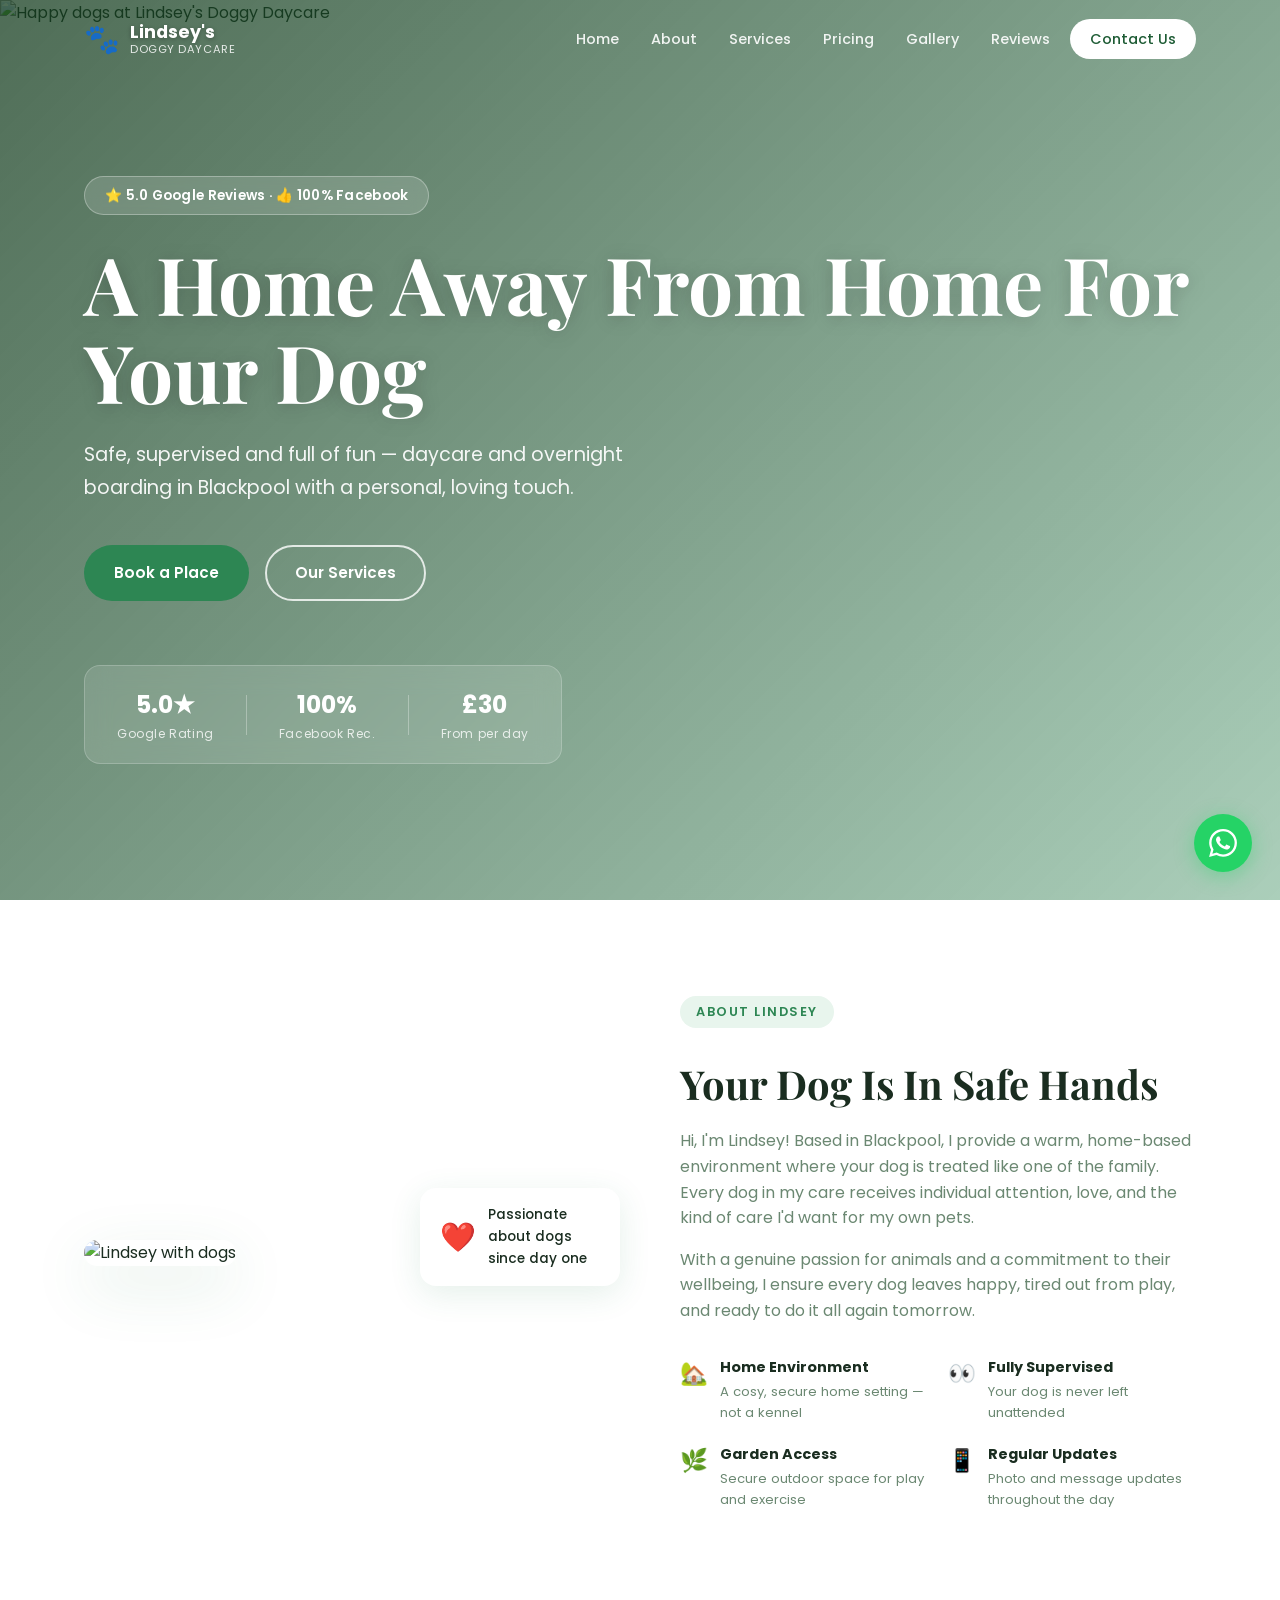
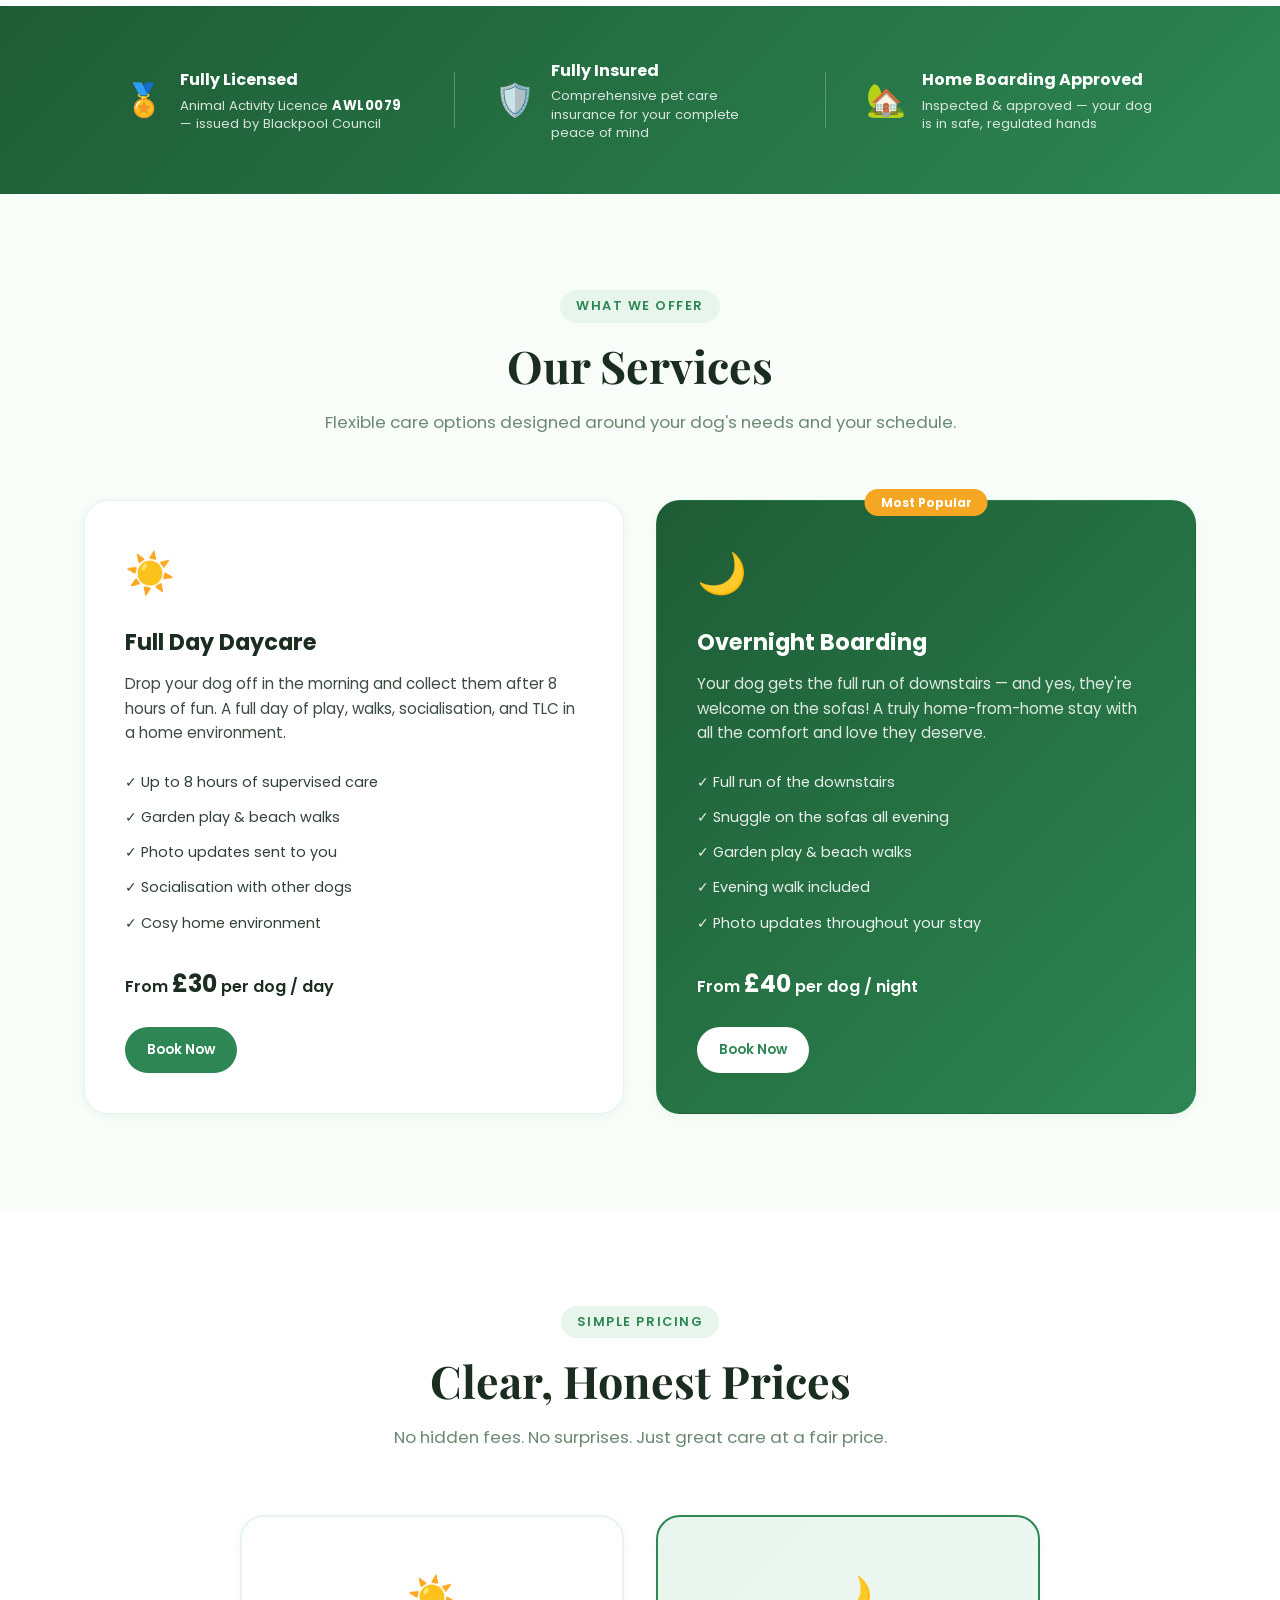
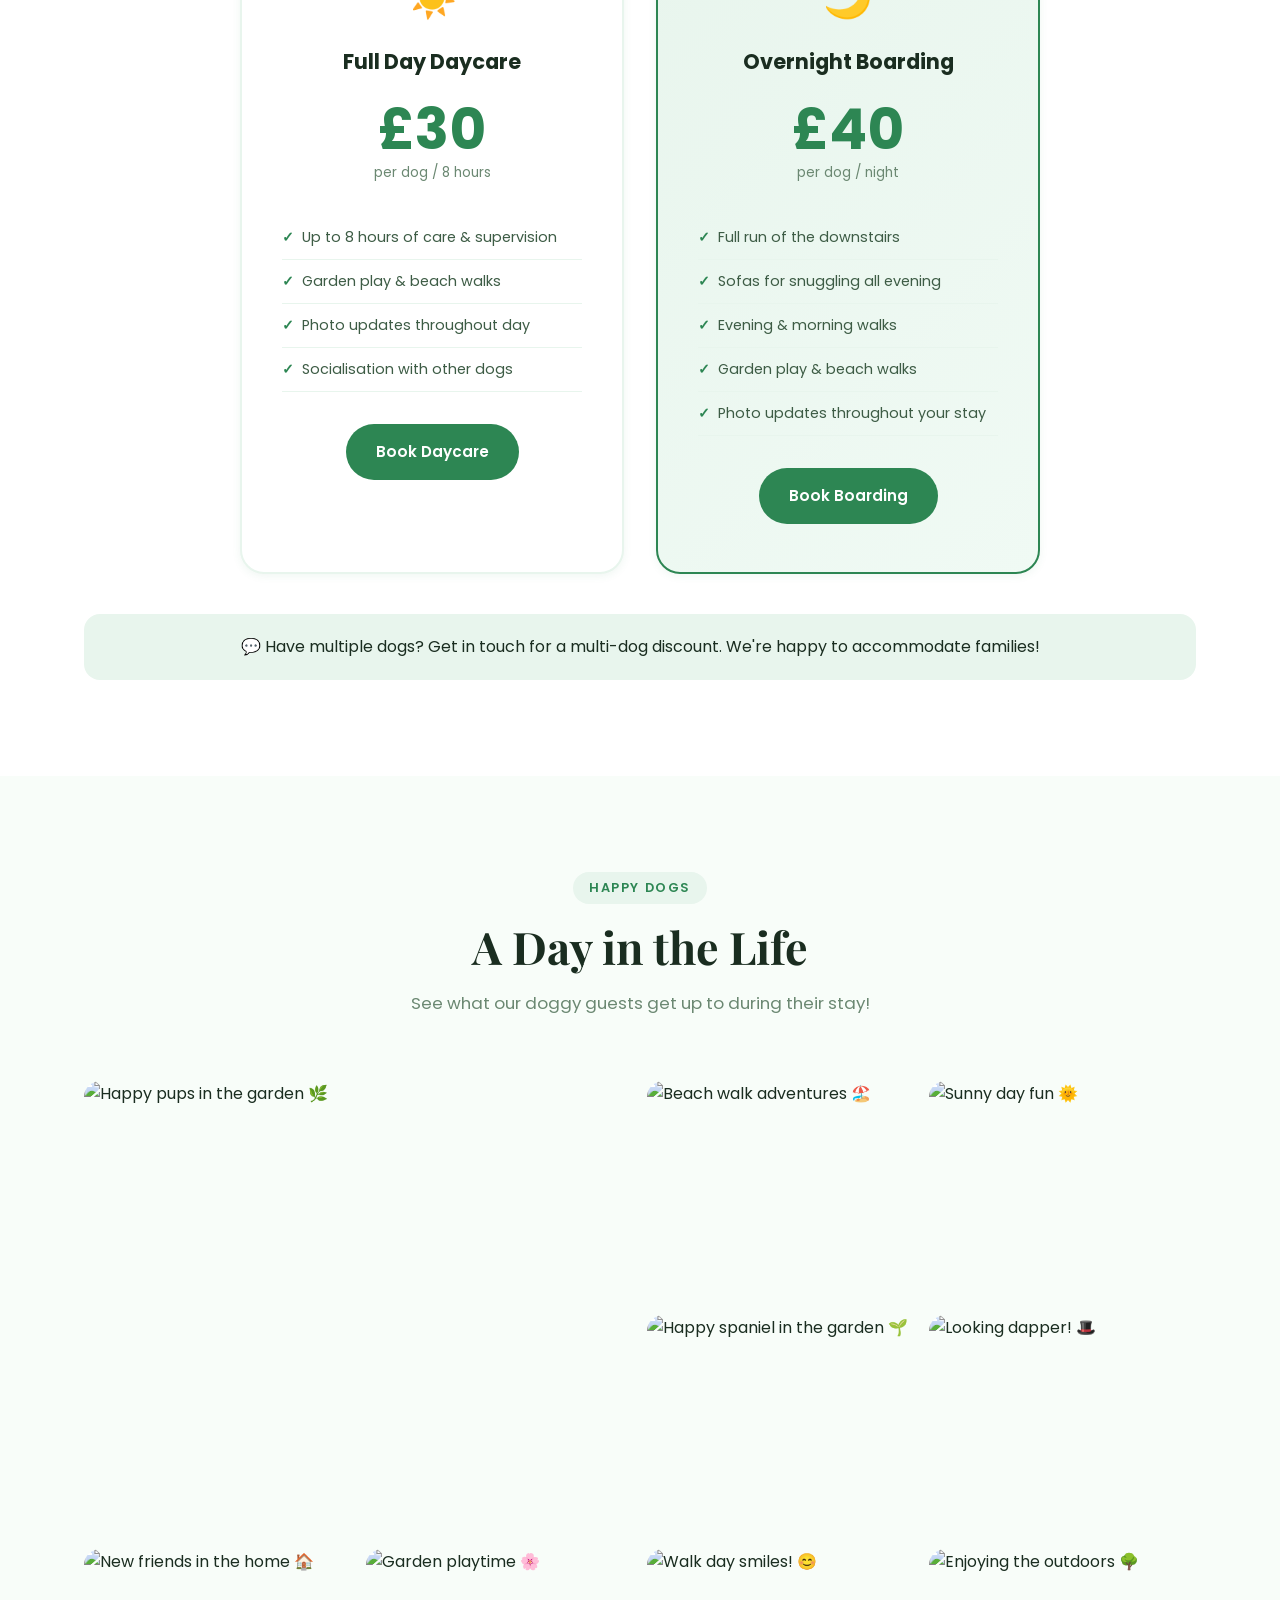
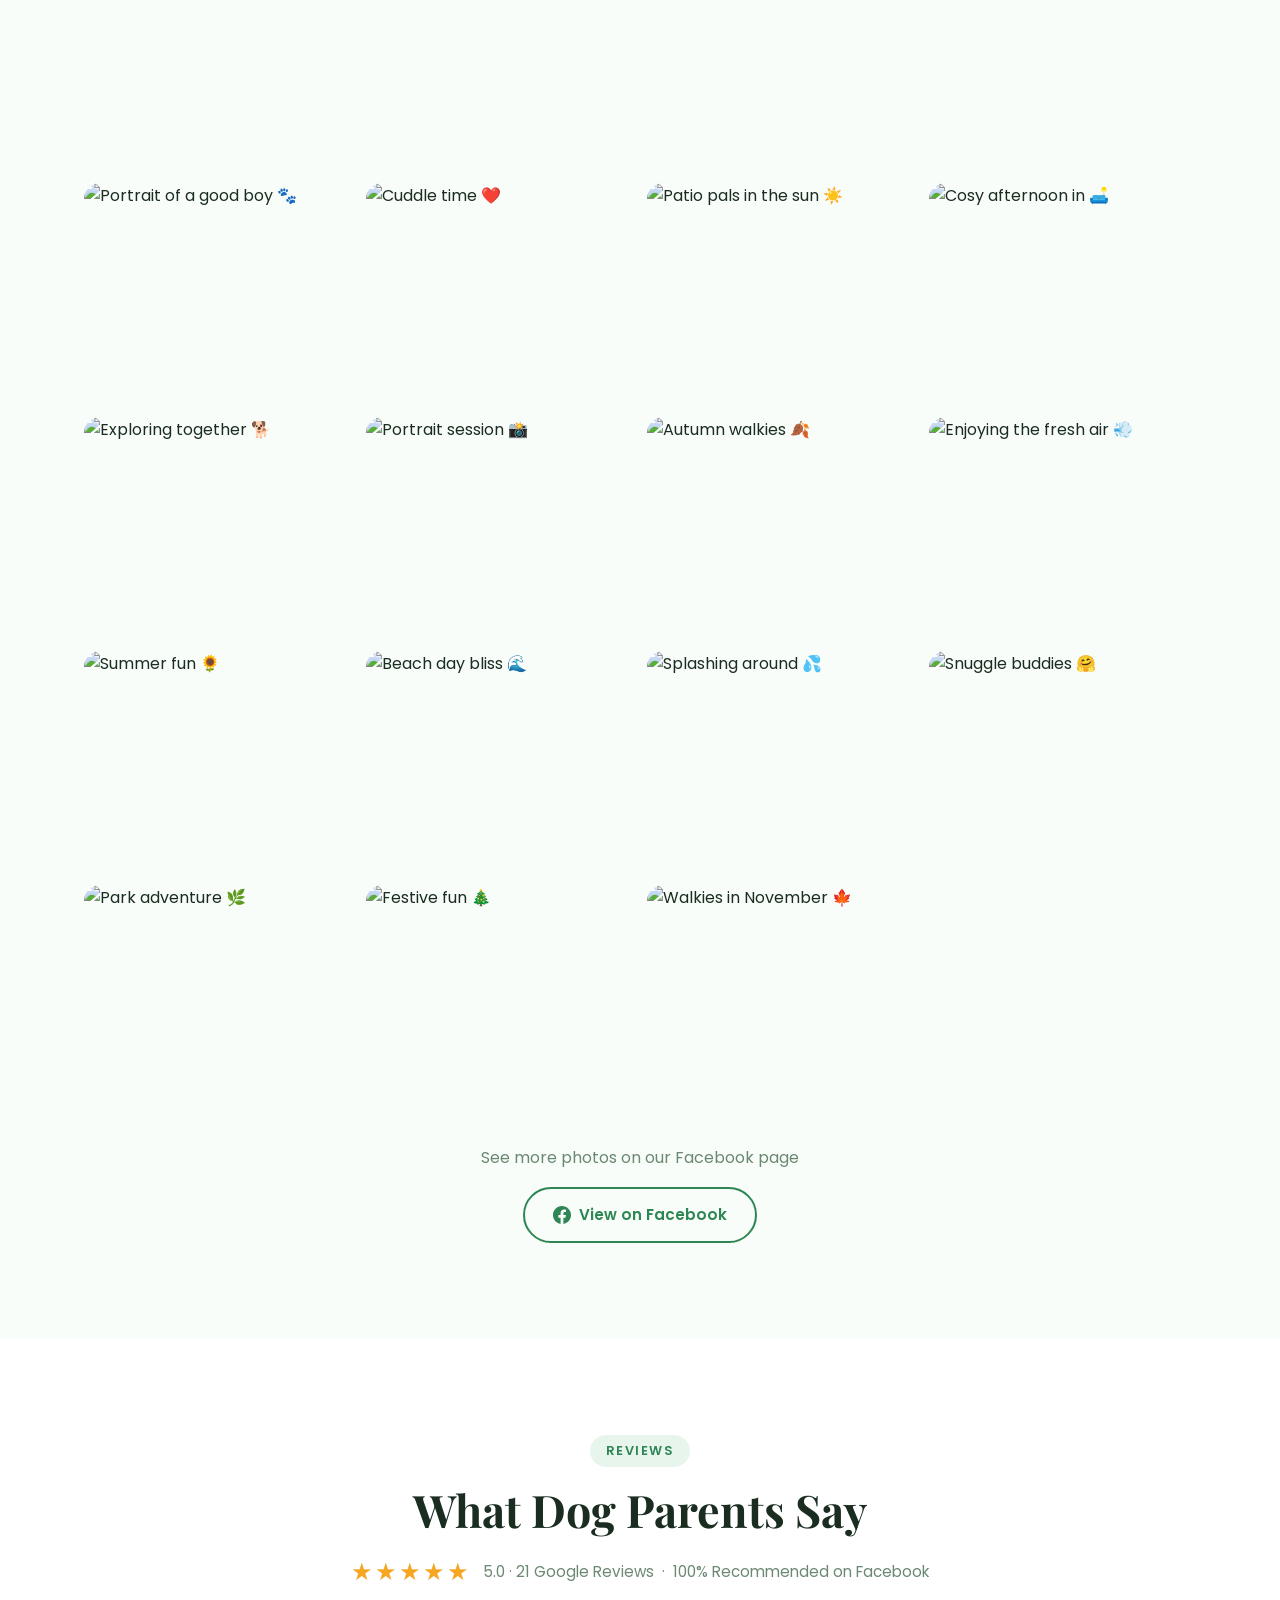
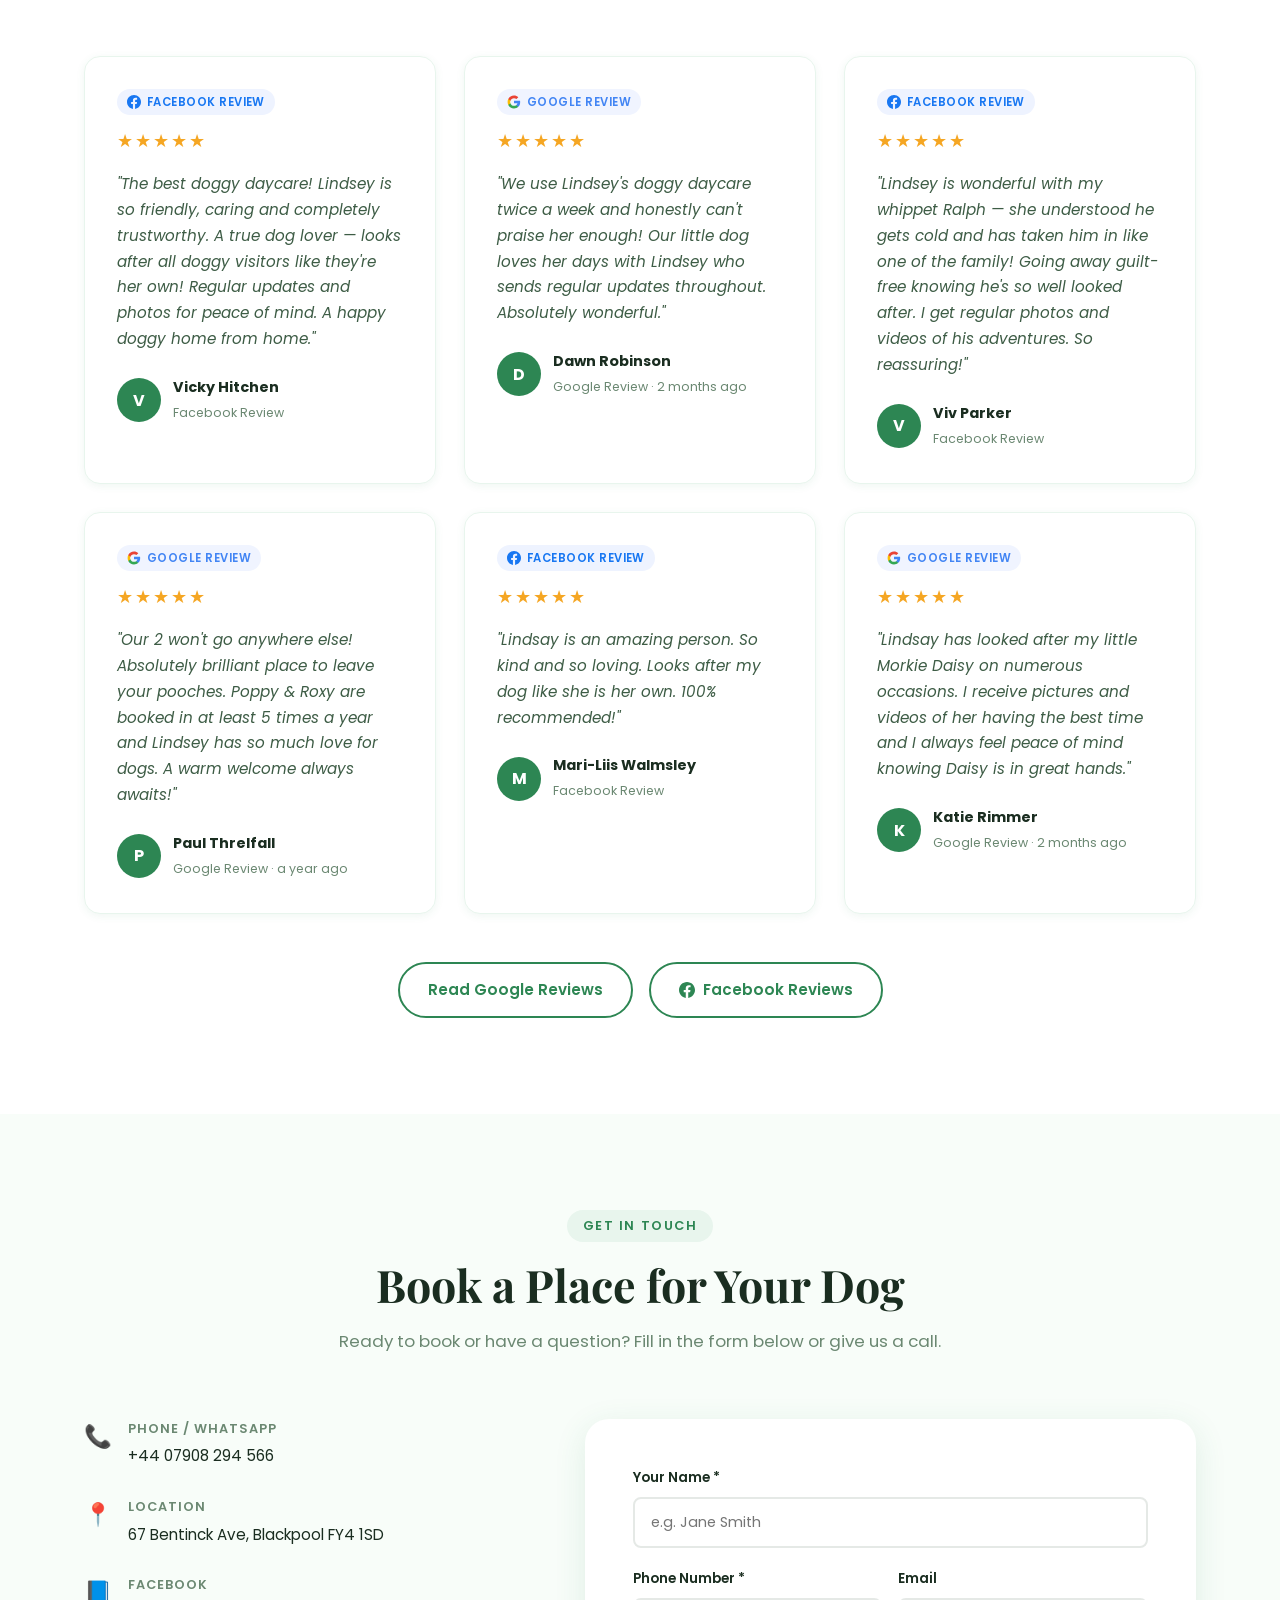
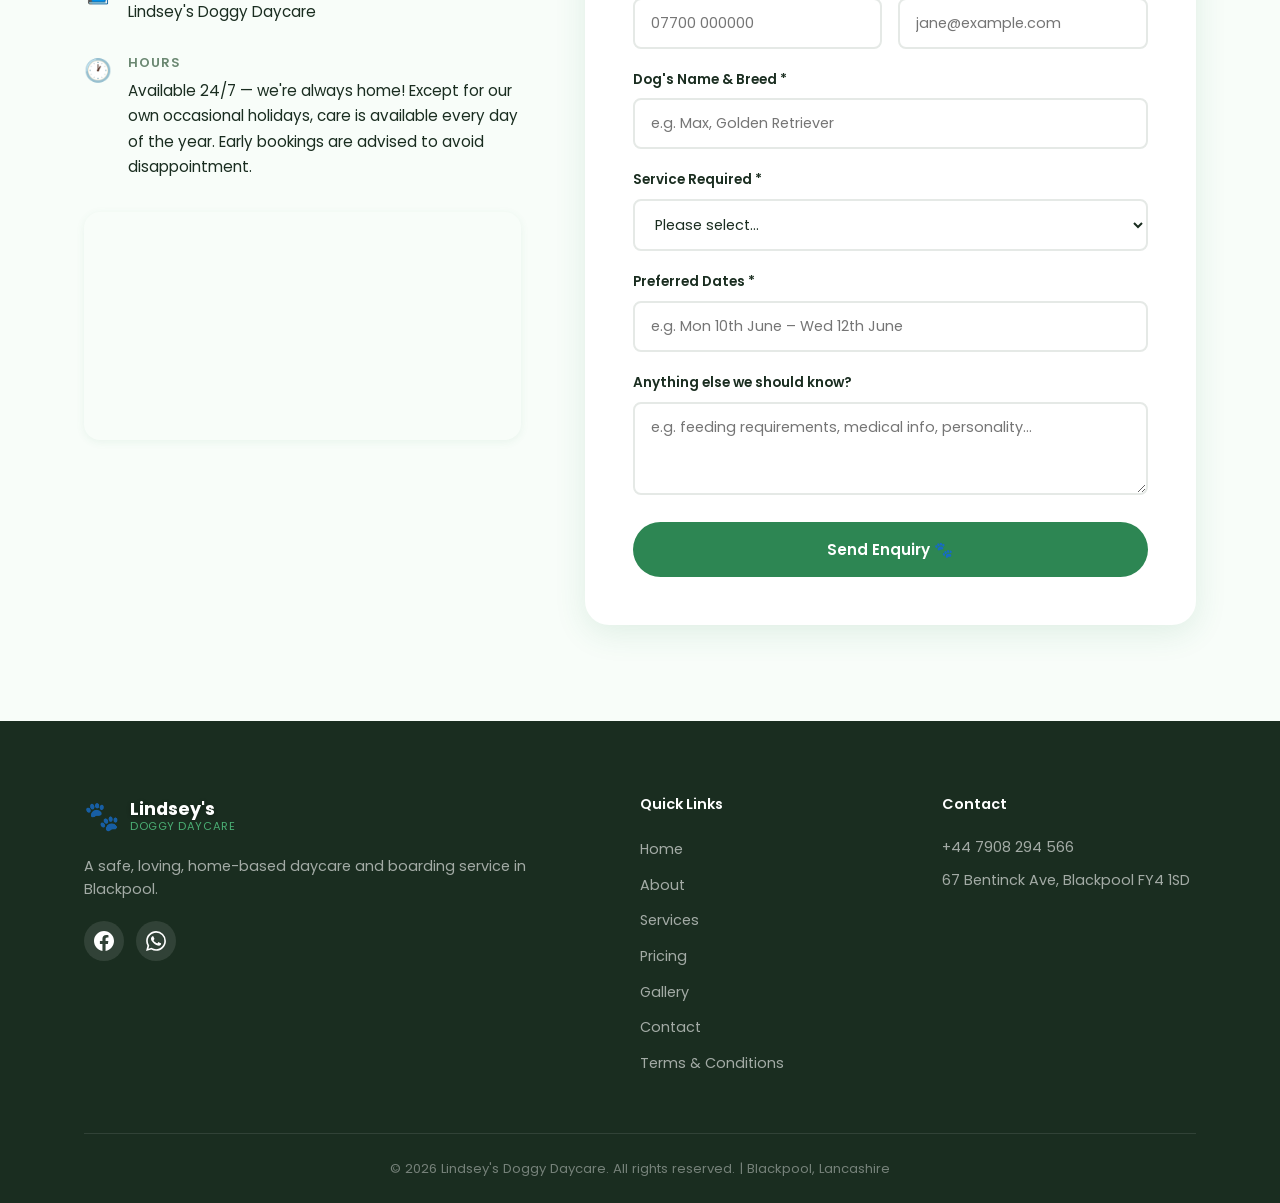
==== commit 80594e57: "Optimize page weight using Netlify Image CDN and fallback" ====
--- a/index.html
+++ b/index.html
@@ -46,7 +46,7 @@
   <!-- Hero -->
   <section id="home" class="hero">
     <div class="hero-overlay"></div>
-    <img src="images/hero.jpg" alt="Happy dogs at Lindsey's Doggy Daycare" class="hero-img" />
+    <img src="/.netlify/images?url=/images/hero.jpg&w=1200&fm=webp&q=80" alt="Happy dogs at Lindsey's Doggy Daycare" class="hero-img" />
     <div class="hero-content">
       <div class="hero-badge">
         <a href="https://www.google.com/maps/place/Lindsey's+Doggy+Daycare/@53.7788816,-3.0533049,17z/data=!3m2!1e3!4b1!4m6!3m5!1s0x487b478292844925:0xbb24bb6f4de60a89!8m2!3d53.7788816!4d-3.0533049!16s%2Fg%2F11mclmn7ft" target="_blank" rel="noopener" class="hero-badge-link">⭐ 5.0 Google Reviews</a>
@@ -74,7 +74,7 @@
     <div class="container">
       <div class="about-grid">
         <div class="about-image-wrap">
-          <img src="images/about.jpg" alt="Lindsey with dogs" class="about-img" />
+          <img src="/.netlify/images?url=/images/about.jpg&w=600&fm=webp&q=80" alt="Lindsey with dogs" class="about-img" />
           <div class="about-badge">
             <span>❤️</span>
             <p>Passionate about dogs since day one</p>
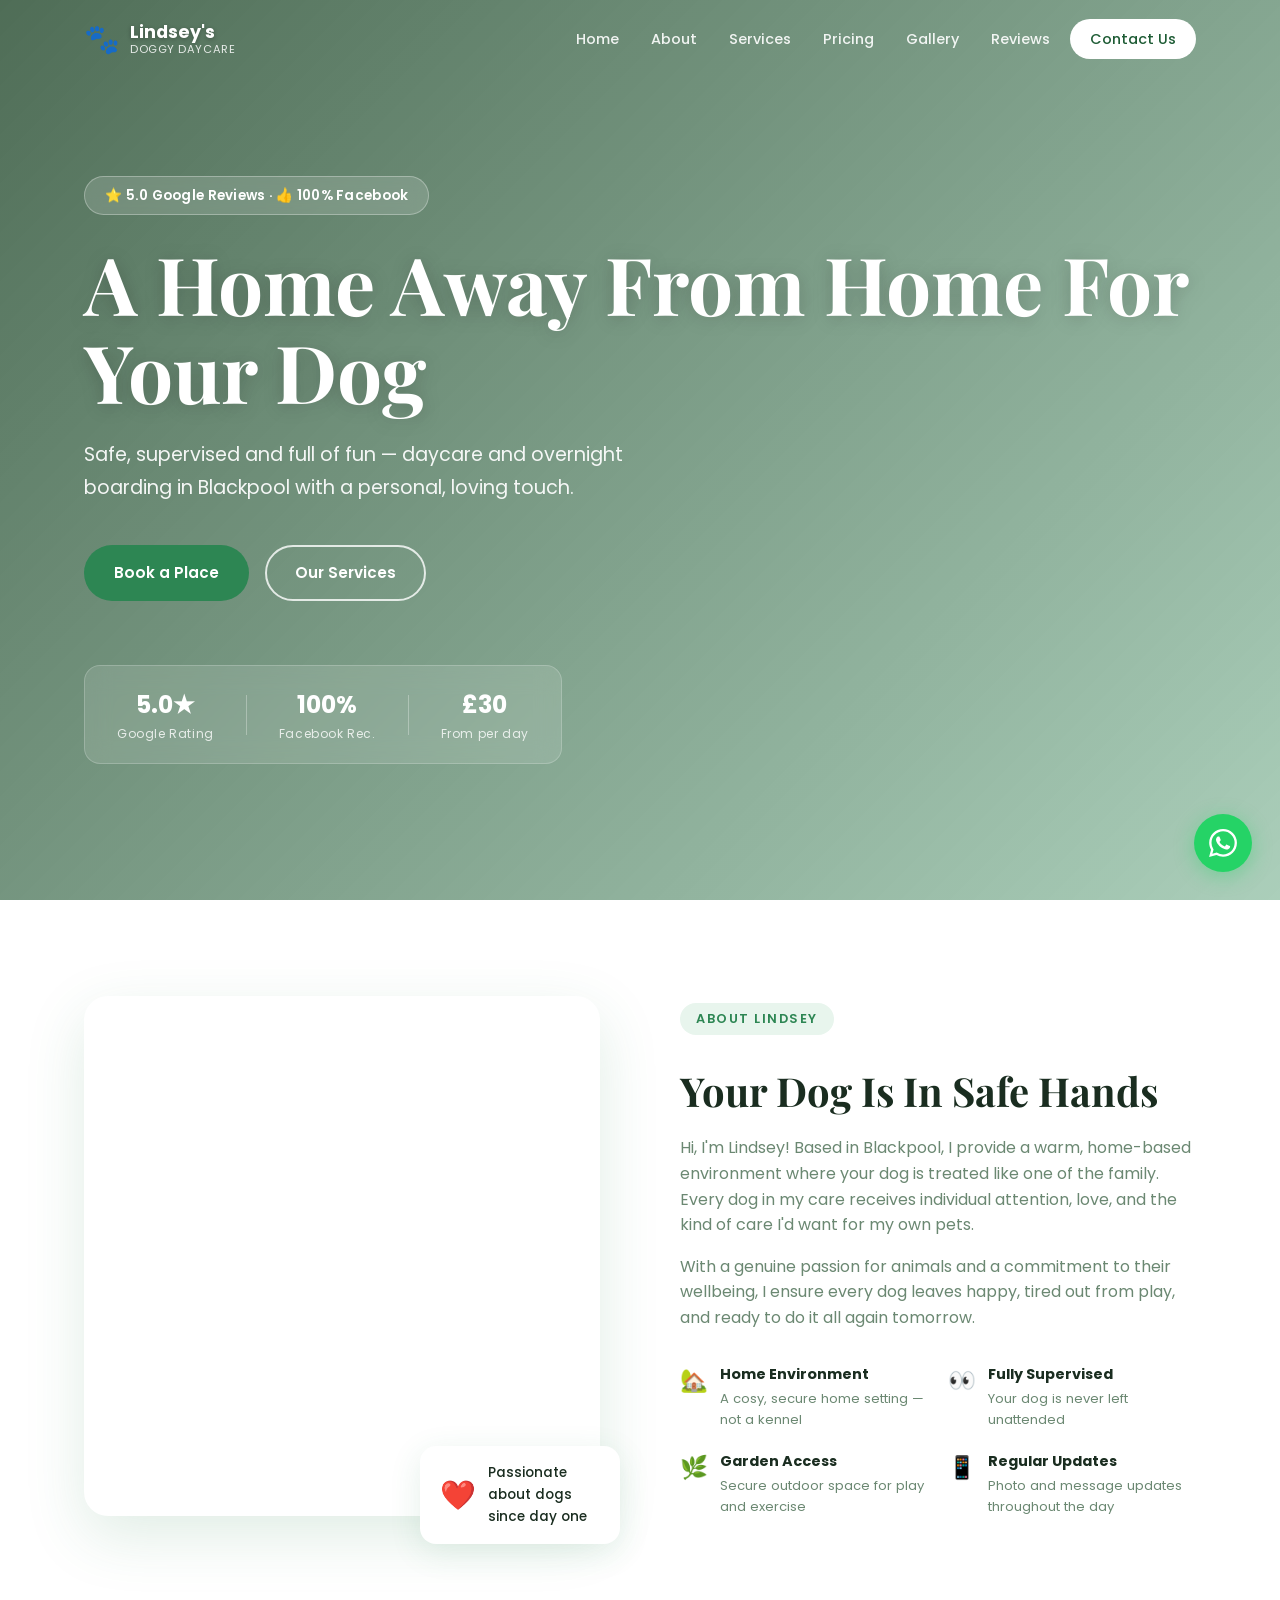
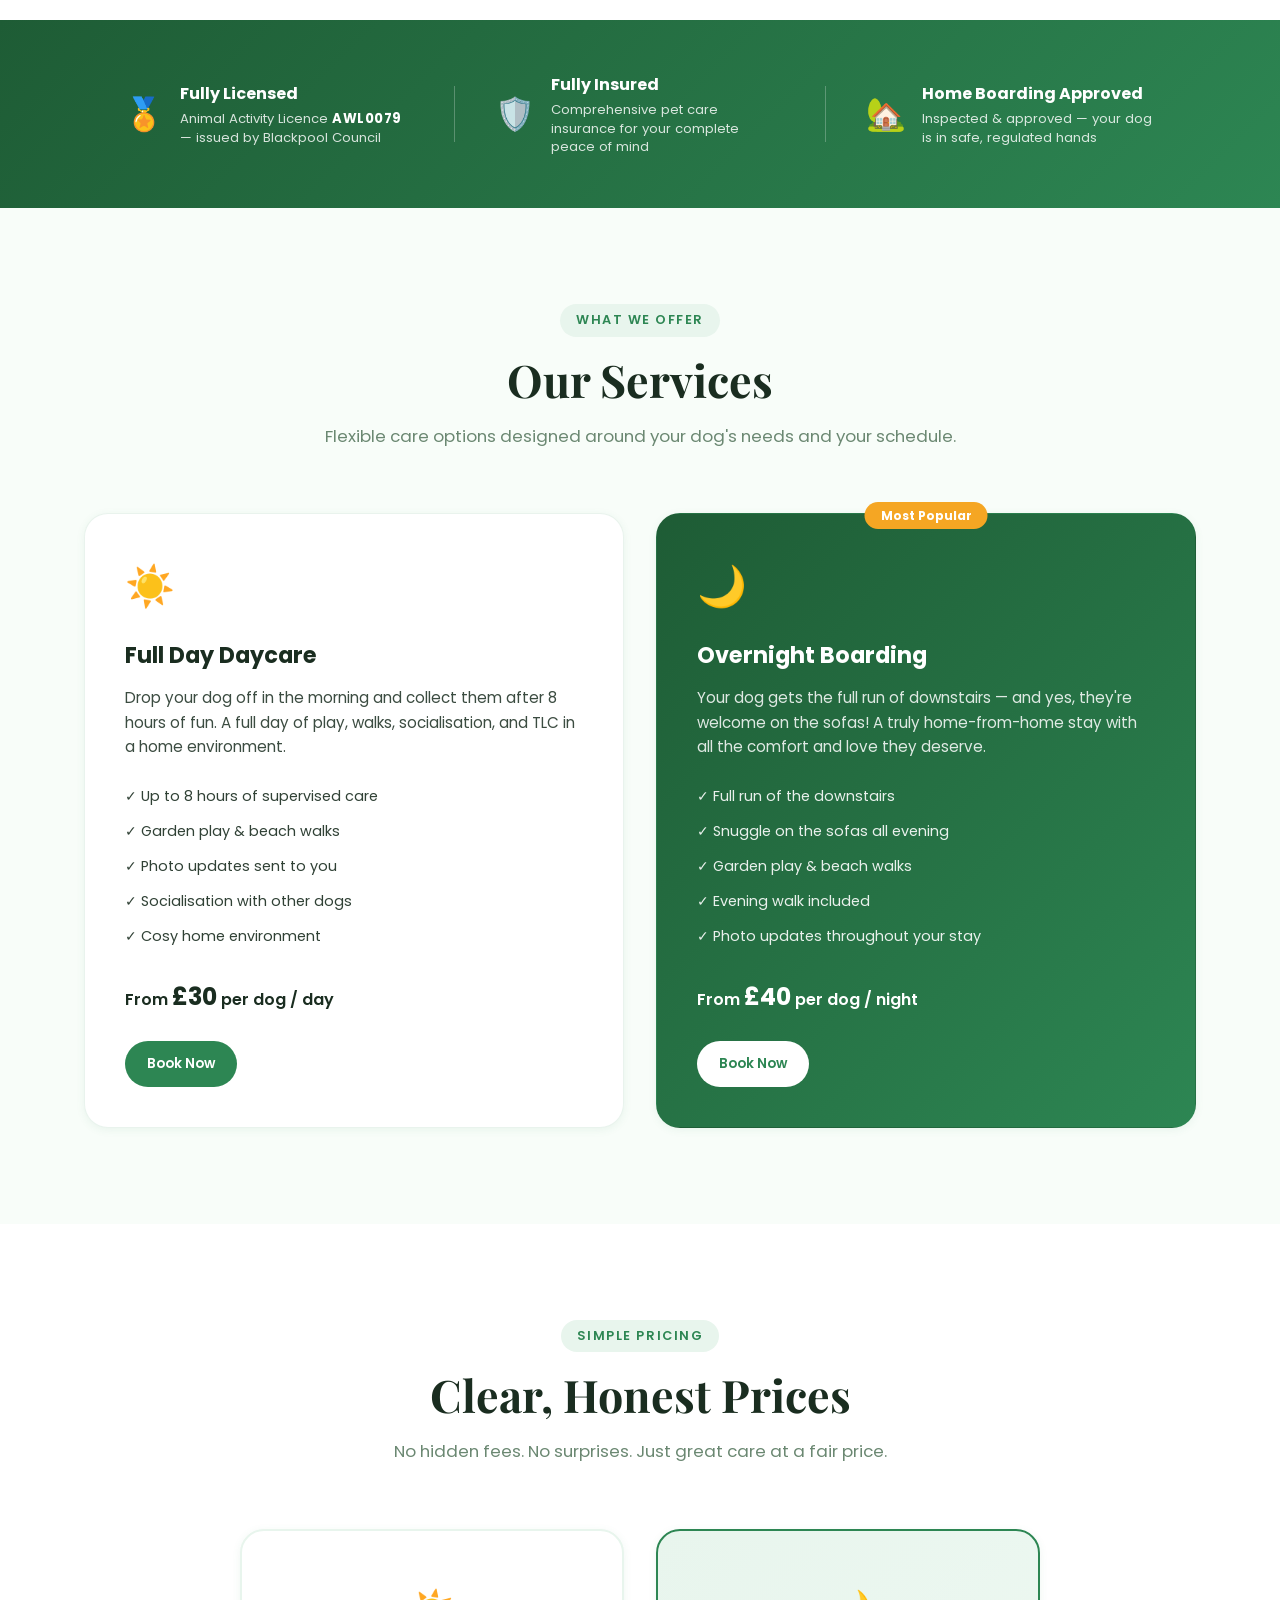
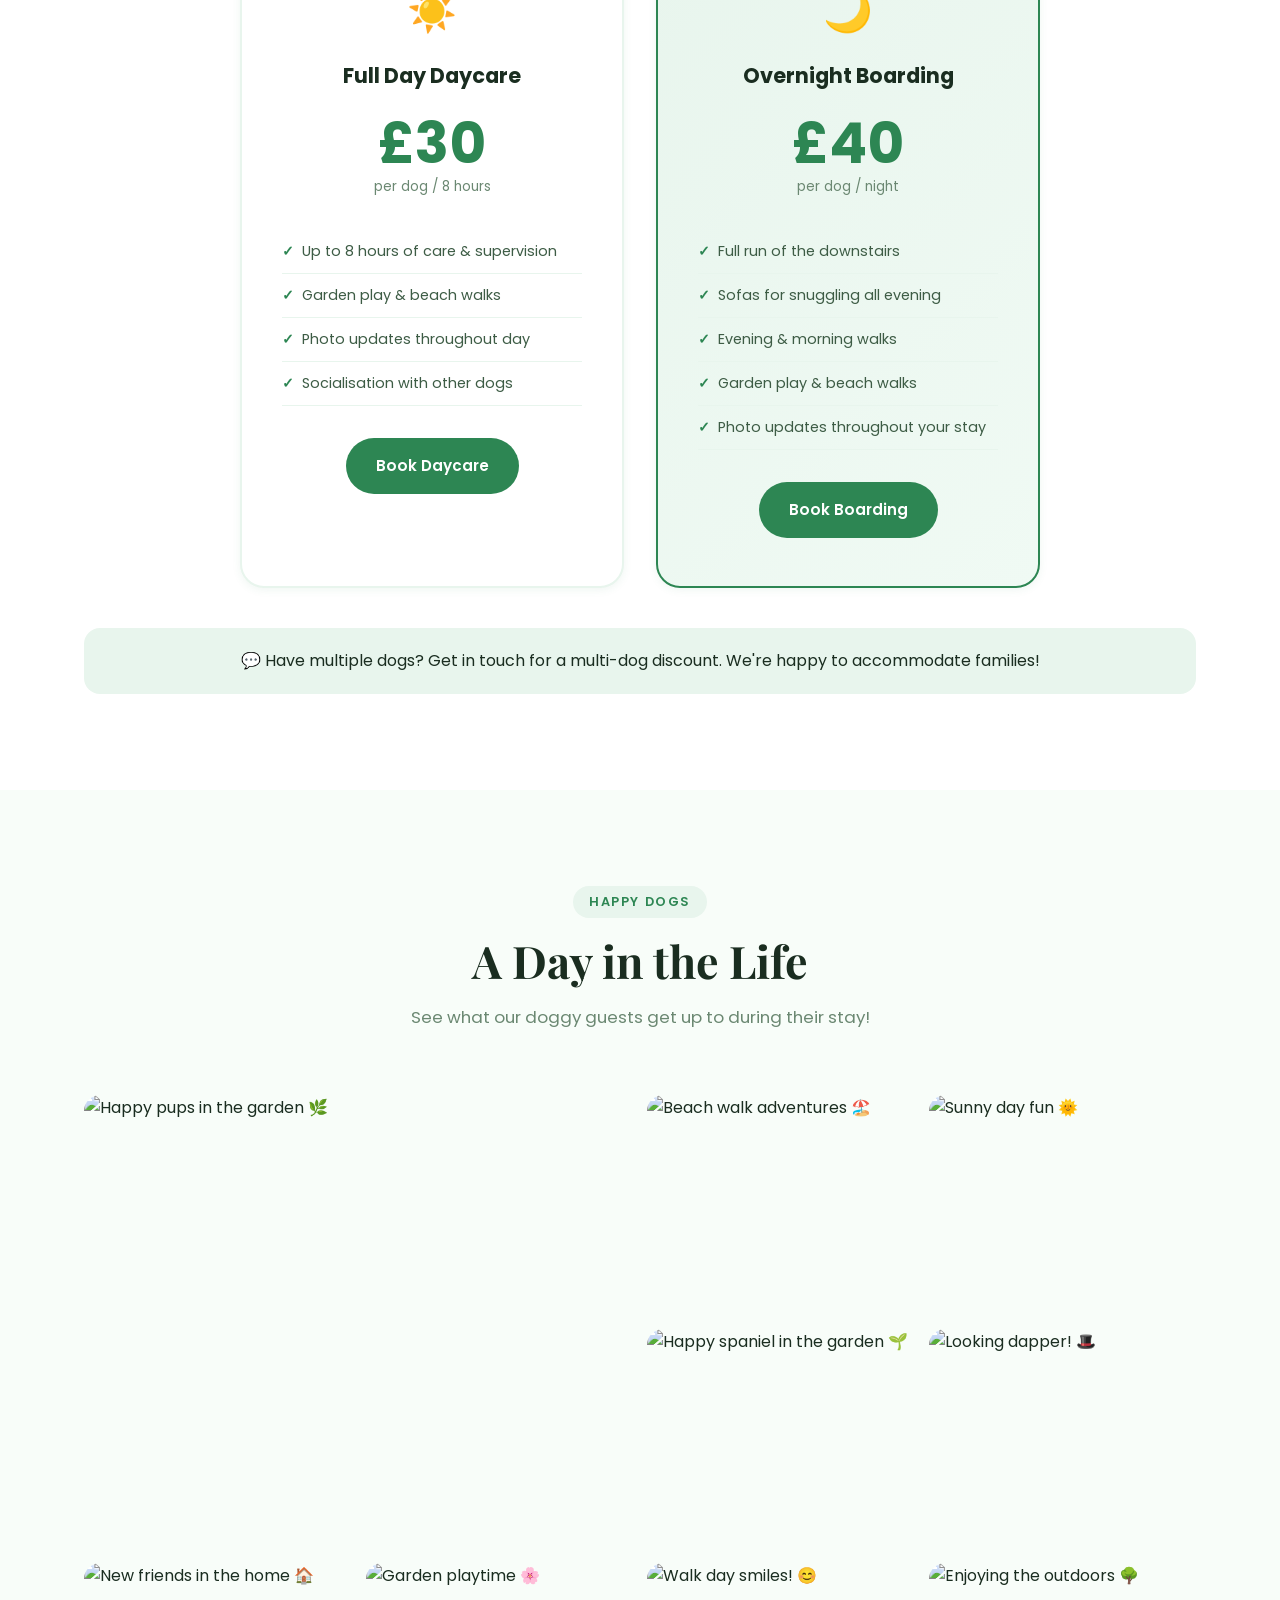
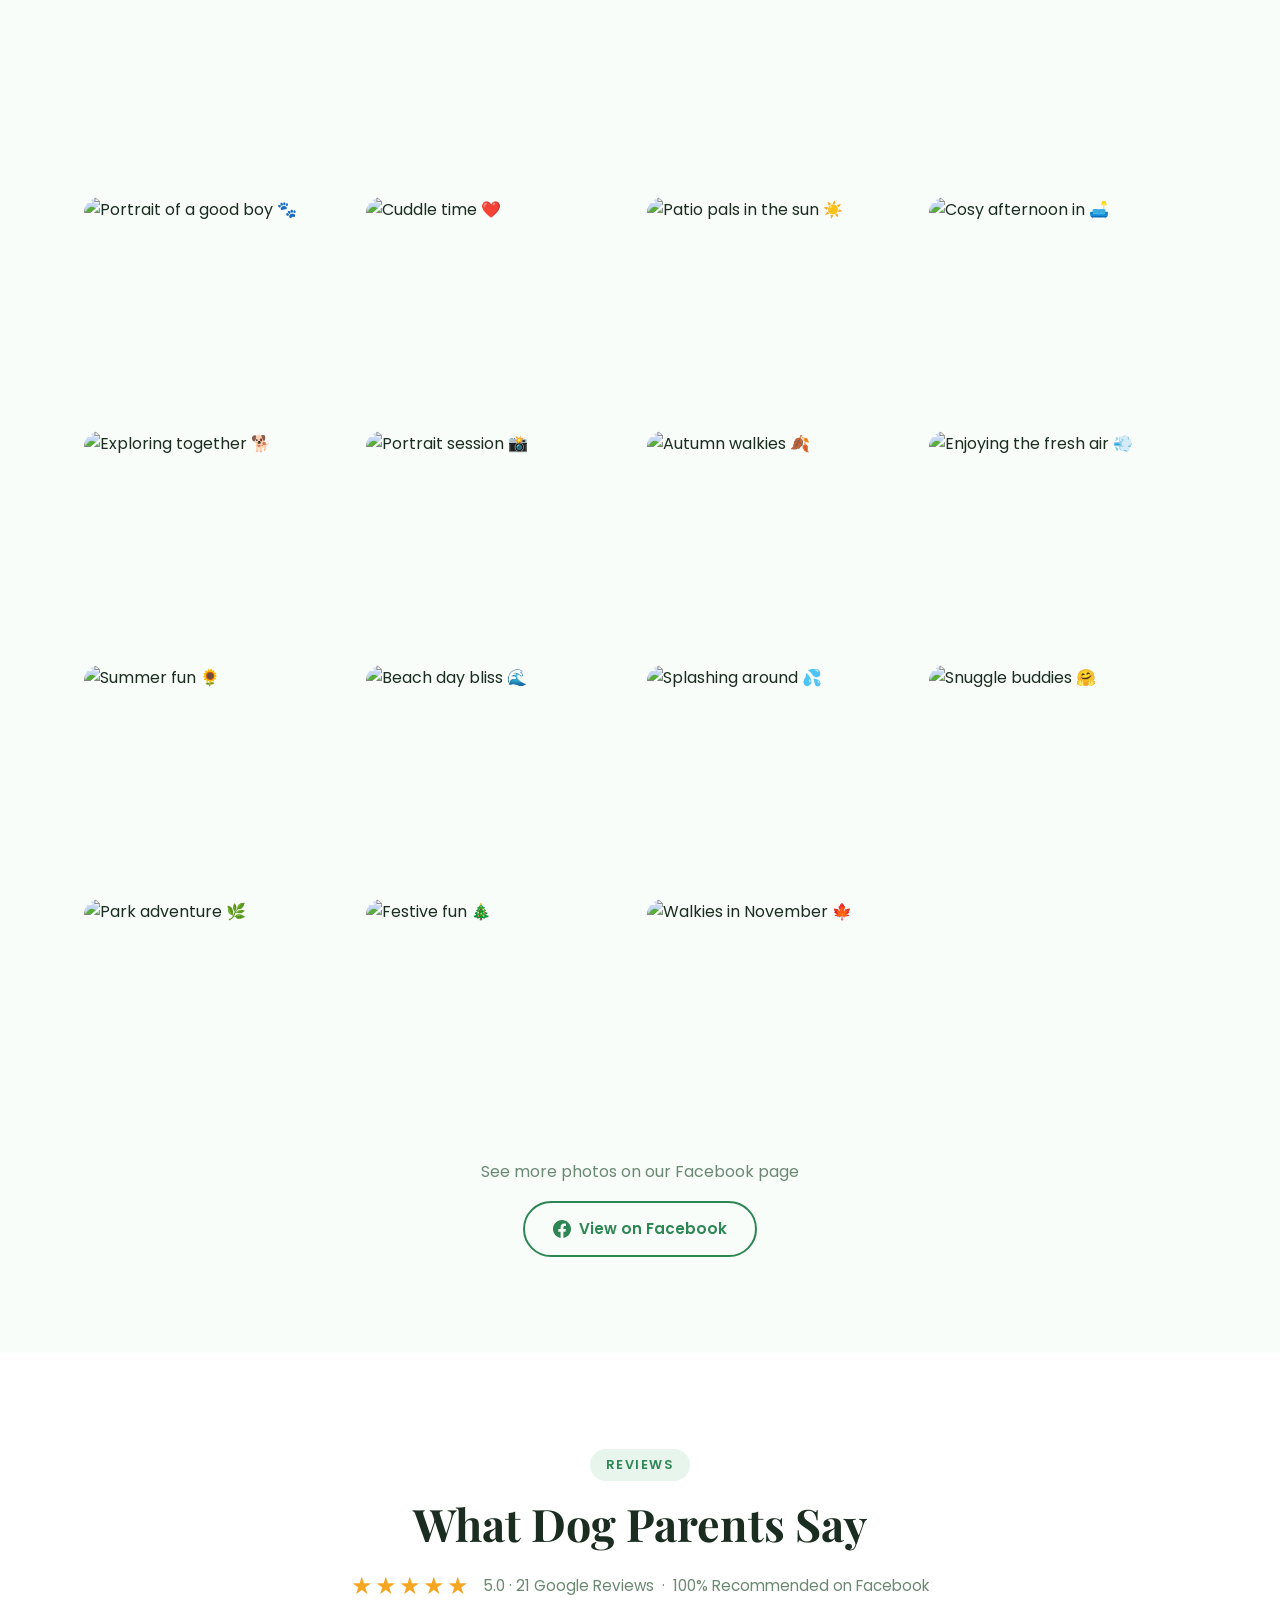
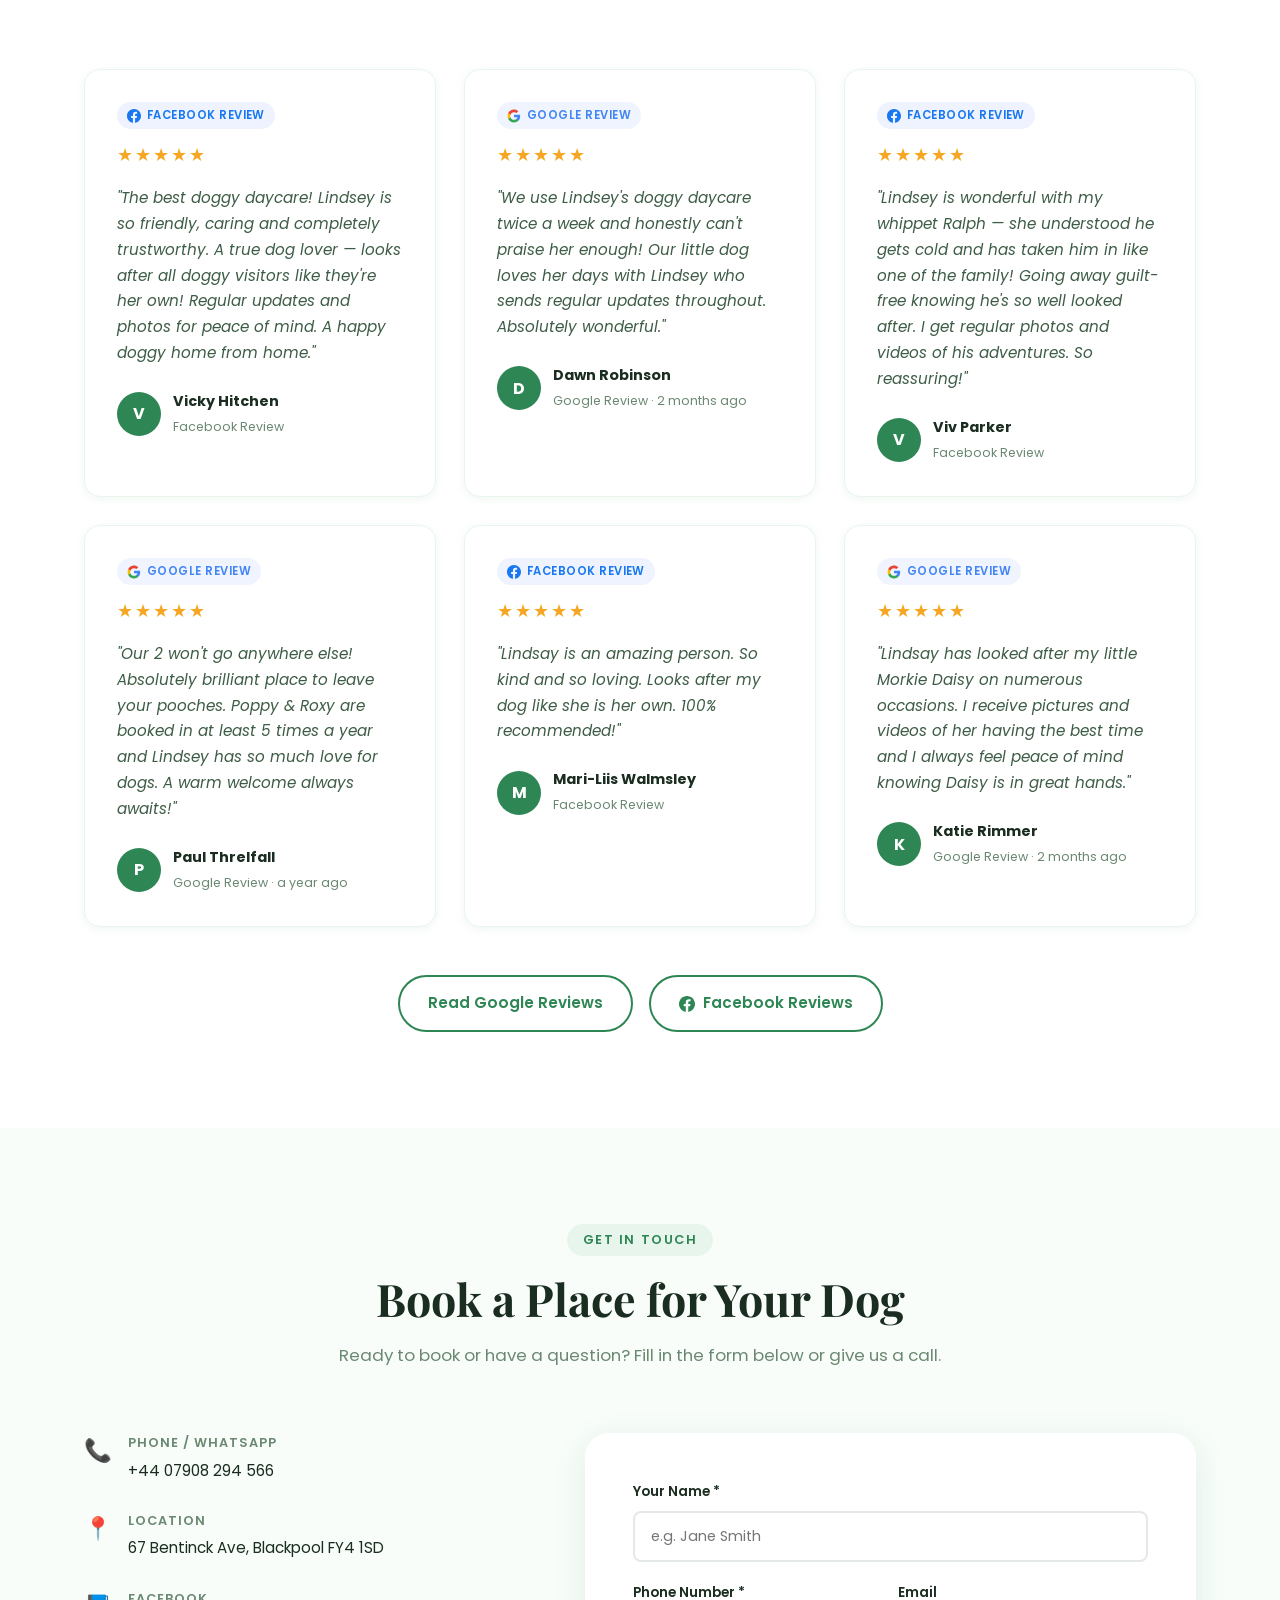
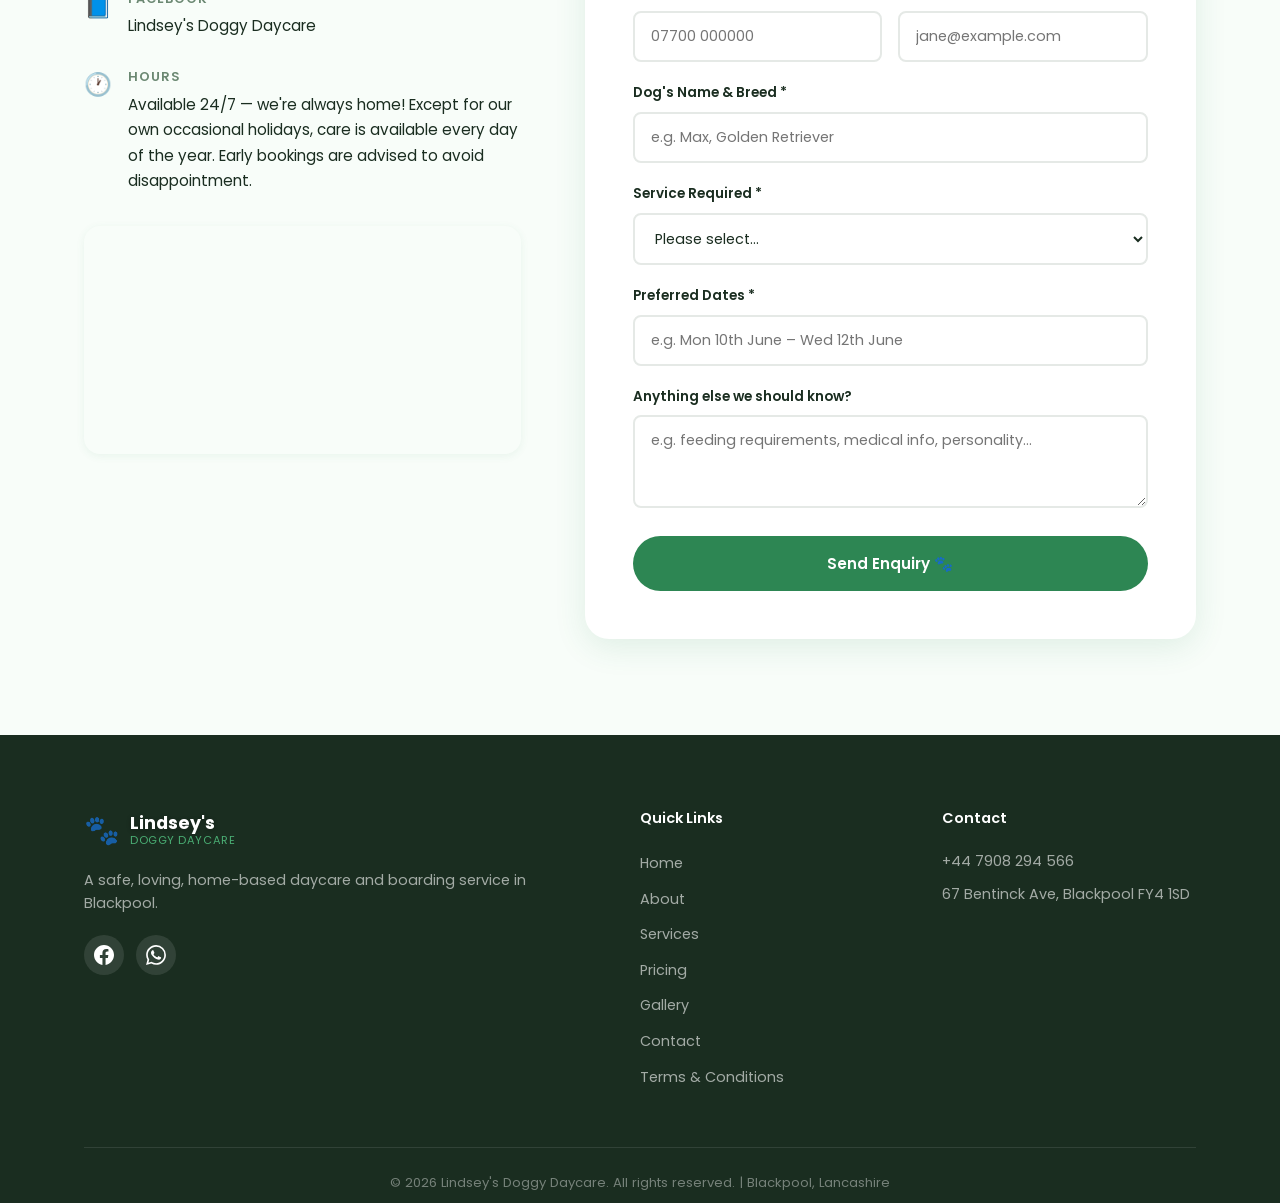
==== commit df8d5809: "Optimize Lighthouse render-blocking script and responsive image delivery" ====
--- a/index.html
+++ b/index.html
@@ -10,7 +10,7 @@
   <meta property="og:type" content="website" />
   <meta property="og:url" content="https://lindseysdoggydaycare.co.uk" />
   <!-- Netlify Identity (for CMS login) -->
-  <script src="https://identity.netlify.com/v1/netlify-identity-widget.js"></script>
+  <script src="https://identity.netlify.com/v1/netlify-identity-widget.js" defer></script>
   <link rel="preconnect" href="https://fonts.googleapis.com" />
   <link rel="preconnect" href="https://fonts.gstatic.com" crossorigin />
   <link href="https://fonts.googleapis.com/css2?family=Poppins:wght@300;400;500;600;700&family=Playfair+Display:wght@700&display=swap" rel="stylesheet" />
@@ -46,7 +46,11 @@
   <!-- Hero -->
   <section id="home" class="hero">
     <div class="hero-overlay"></div>
-    <img src="/.netlify/images?url=/images/hero.jpg&w=1200&fm=webp&q=80" alt="Happy dogs at Lindsey's Doggy Daycare" class="hero-img" />
+    <img src="/.netlify/images?url=/images/hero.jpg&w=1200&fm=webp&q=70" 
+         srcset="/.netlify/images?url=/images/hero.jpg&w=600&fm=webp&q=70 600w, 
+                 /.netlify/images?url=/images/hero.jpg&w=1200&fm=webp&q=70 1200w" 
+         sizes="100vw"
+         alt="Happy dogs at Lindsey's Doggy Daycare" class="hero-img" />
     <div class="hero-content">
       <div class="hero-badge">
         <a href="https://www.google.com/maps/place/Lindsey's+Doggy+Daycare/@53.7788816,-3.0533049,17z/data=!3m2!1e3!4b1!4m6!3m5!1s0x487b478292844925:0xbb24bb6f4de60a89!8m2!3d53.7788816!4d-3.0533049!16s%2Fg%2F11mclmn7ft" target="_blank" rel="noopener" class="hero-badge-link">⭐ 5.0 Google Reviews</a>
@@ -74,7 +78,11 @@
     <div class="container">
       <div class="about-grid">
         <div class="about-image-wrap">
-          <img src="/.netlify/images?url=/images/about.jpg&w=600&fm=webp&q=80" alt="Lindsey with dogs" class="about-img" />
+          <img src="/.netlify/images?url=/images/about.jpg&w=600&fm=webp&q=70" 
+               srcset="/.netlify/images?url=/images/about.jpg&w=400&fm=webp&q=70 400w, 
+                       /.netlify/images?url=/images/about.jpg&w=600&fm=webp&q=70 600w" 
+               sizes="(max-width: 768px) 100vw, 500px"
+               alt="Lindsey with dogs" class="about-img" />
           <div class="about-badge">
             <span>❤️</span>
             <p>Passionate about dogs since day one</p>
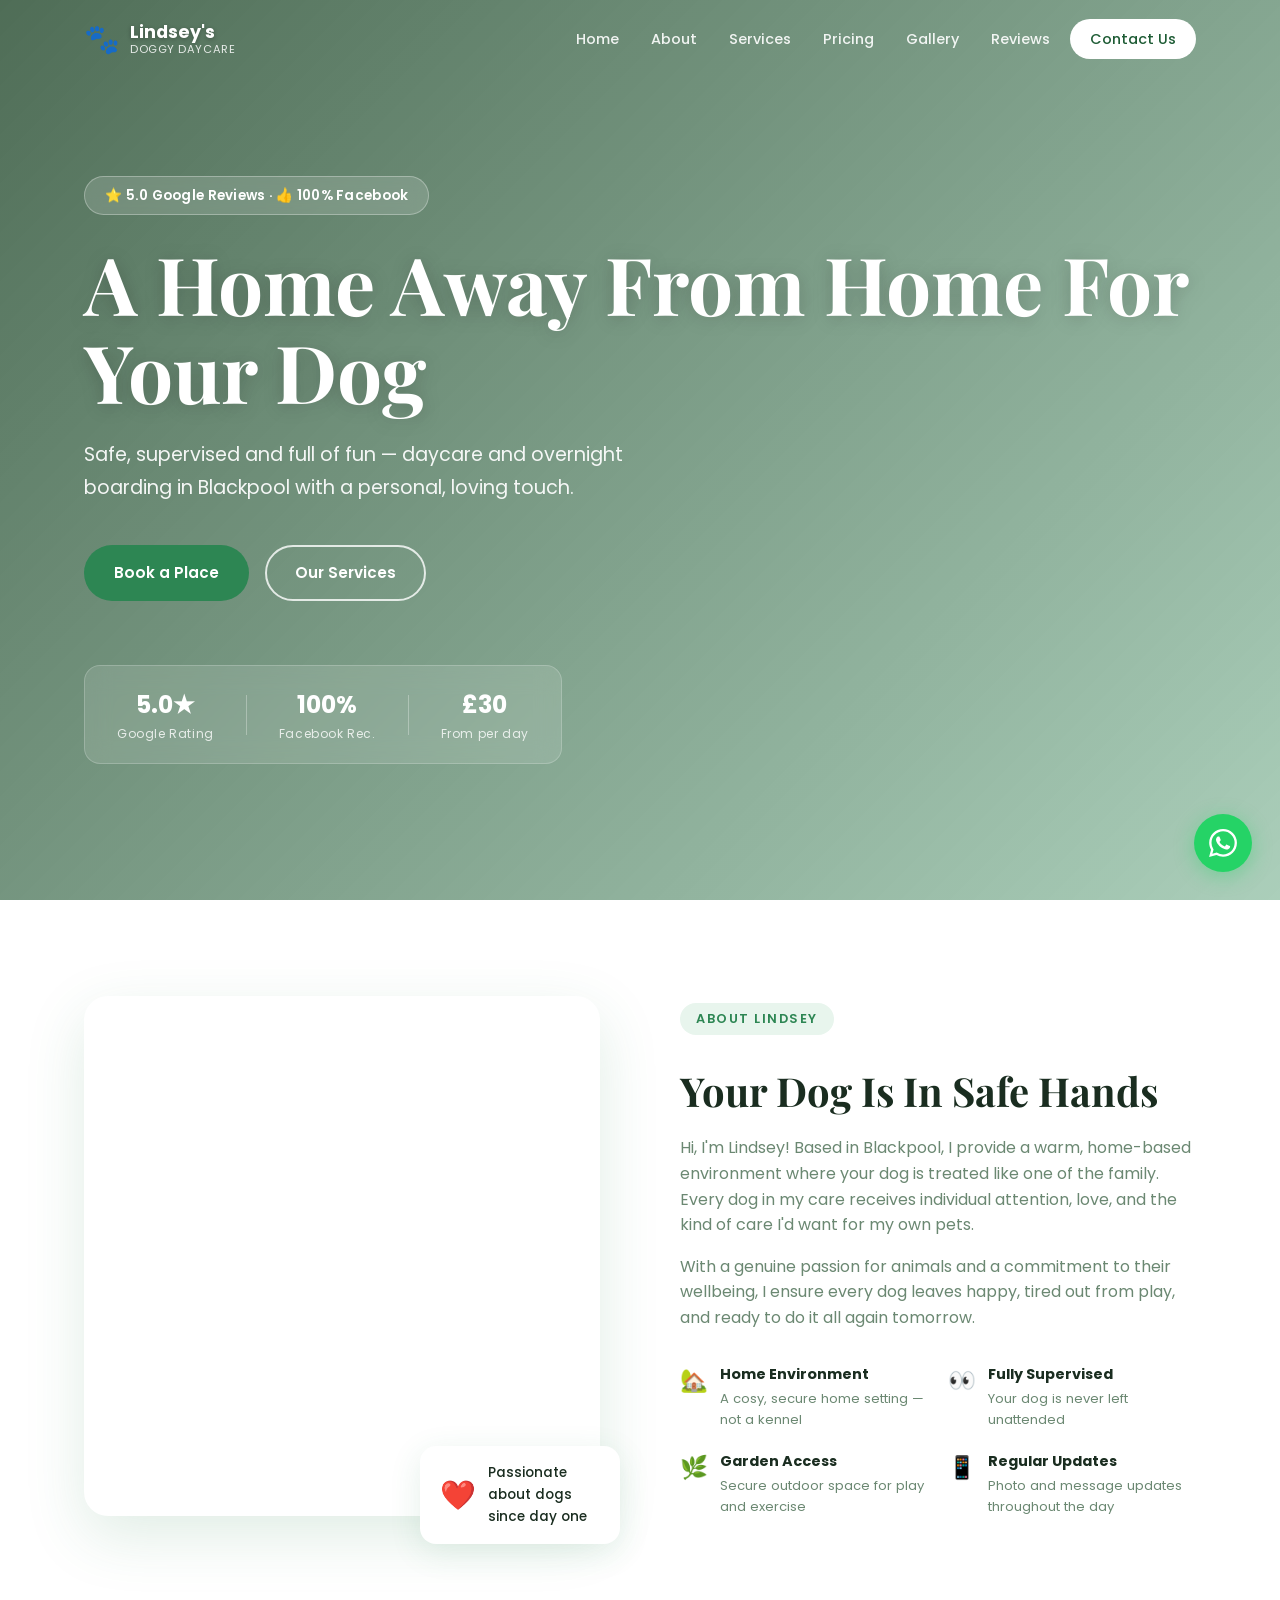
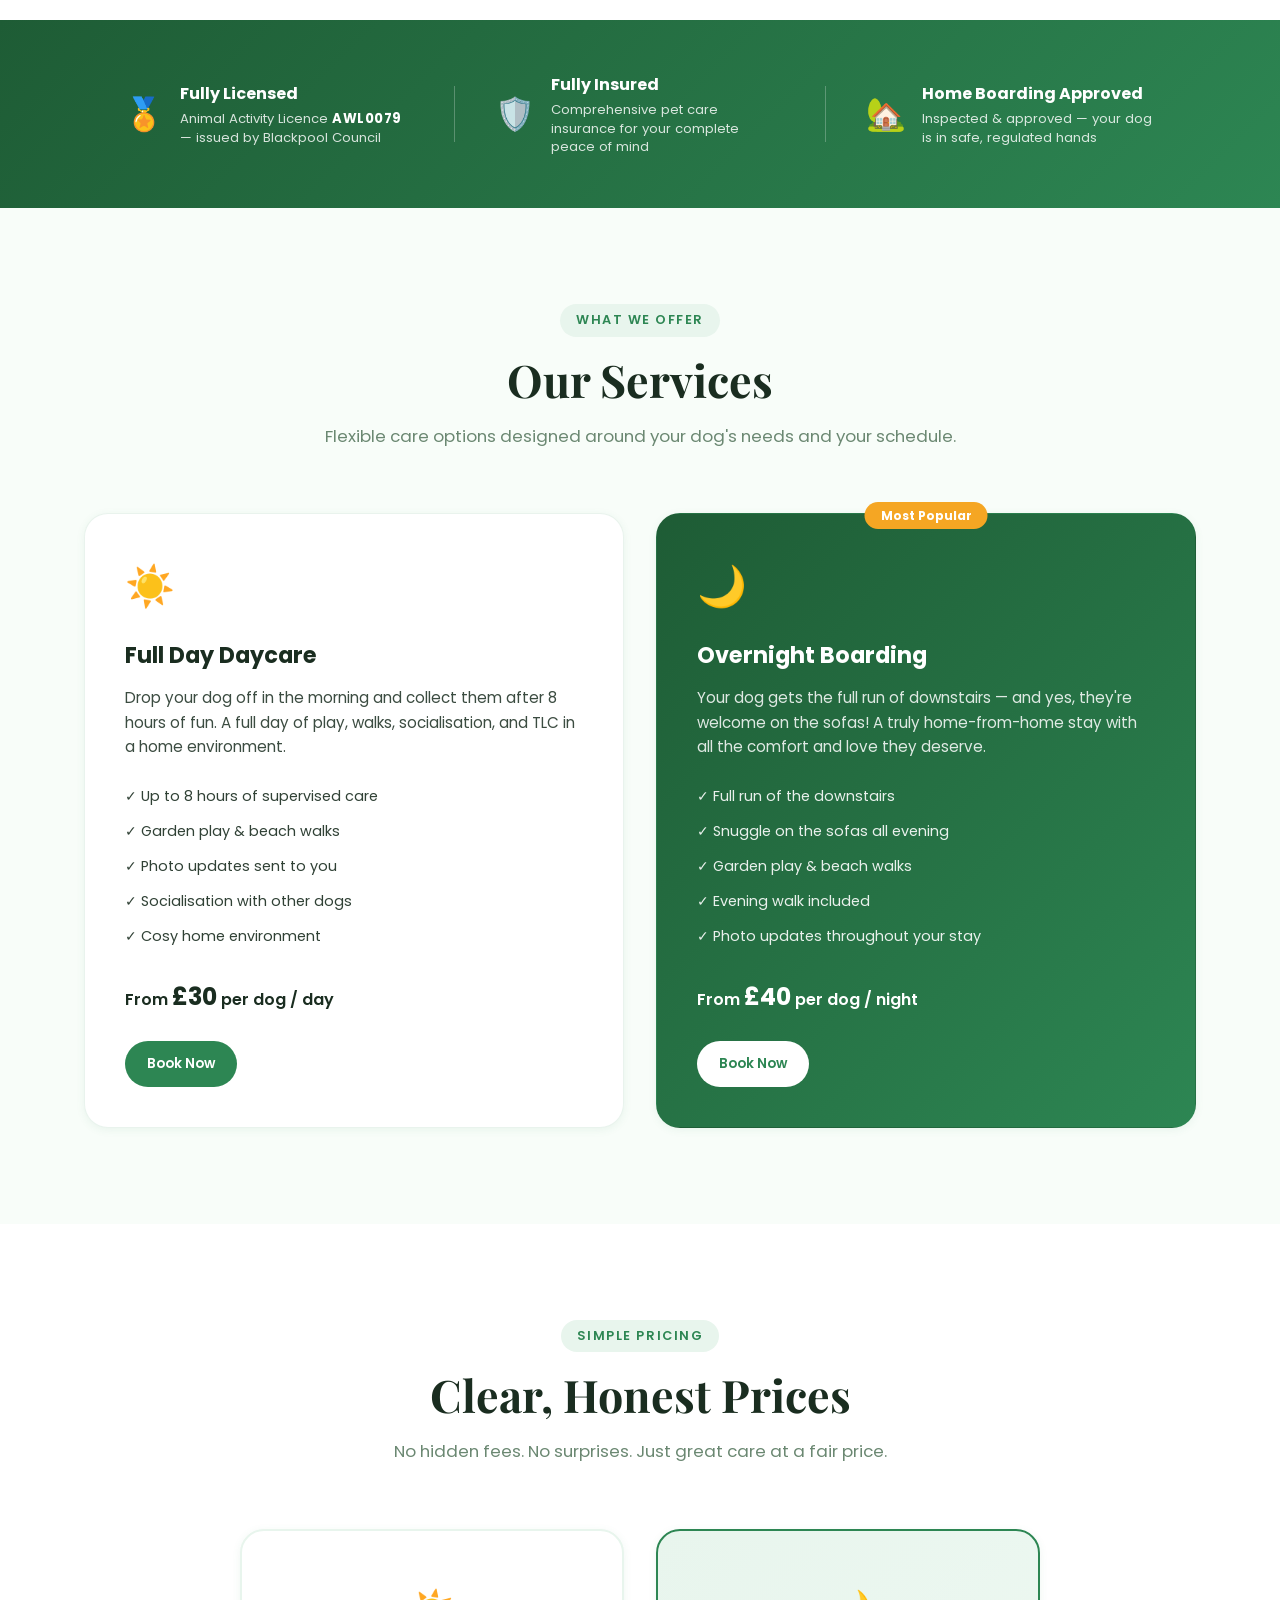
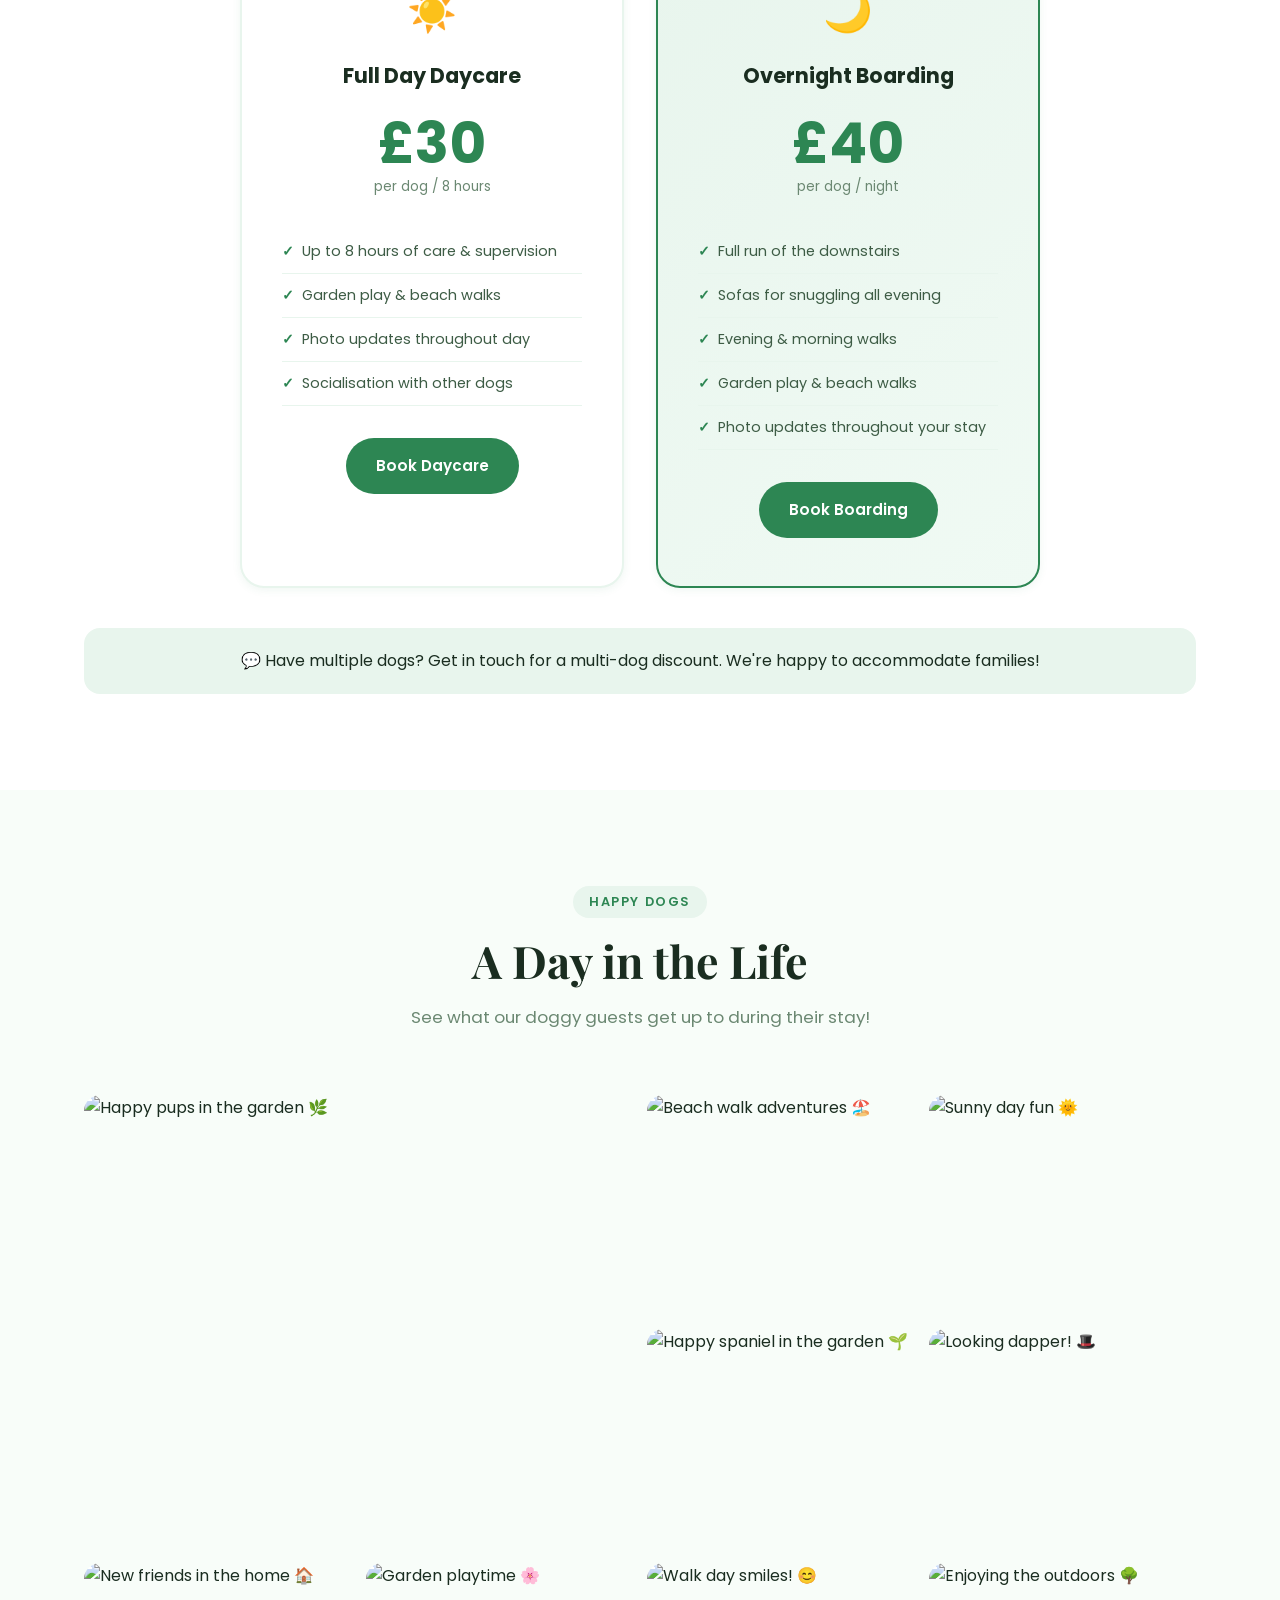
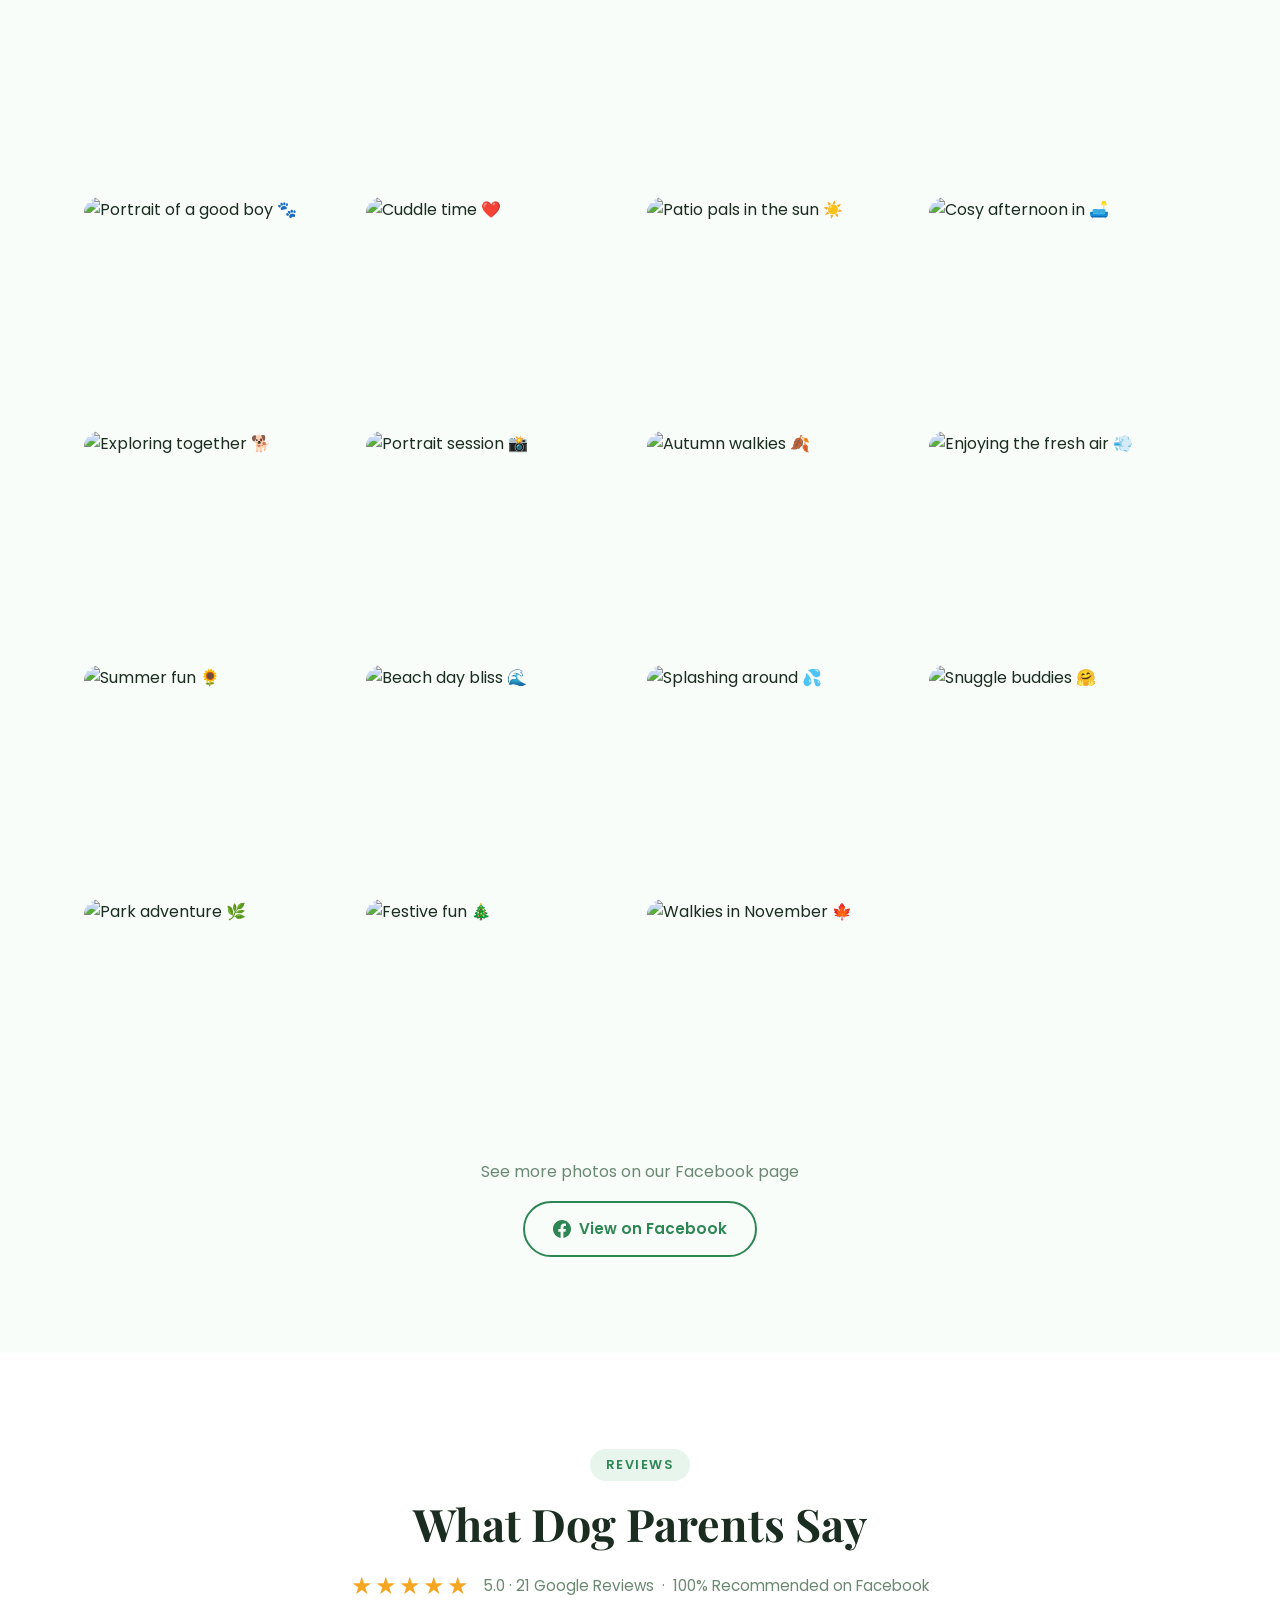
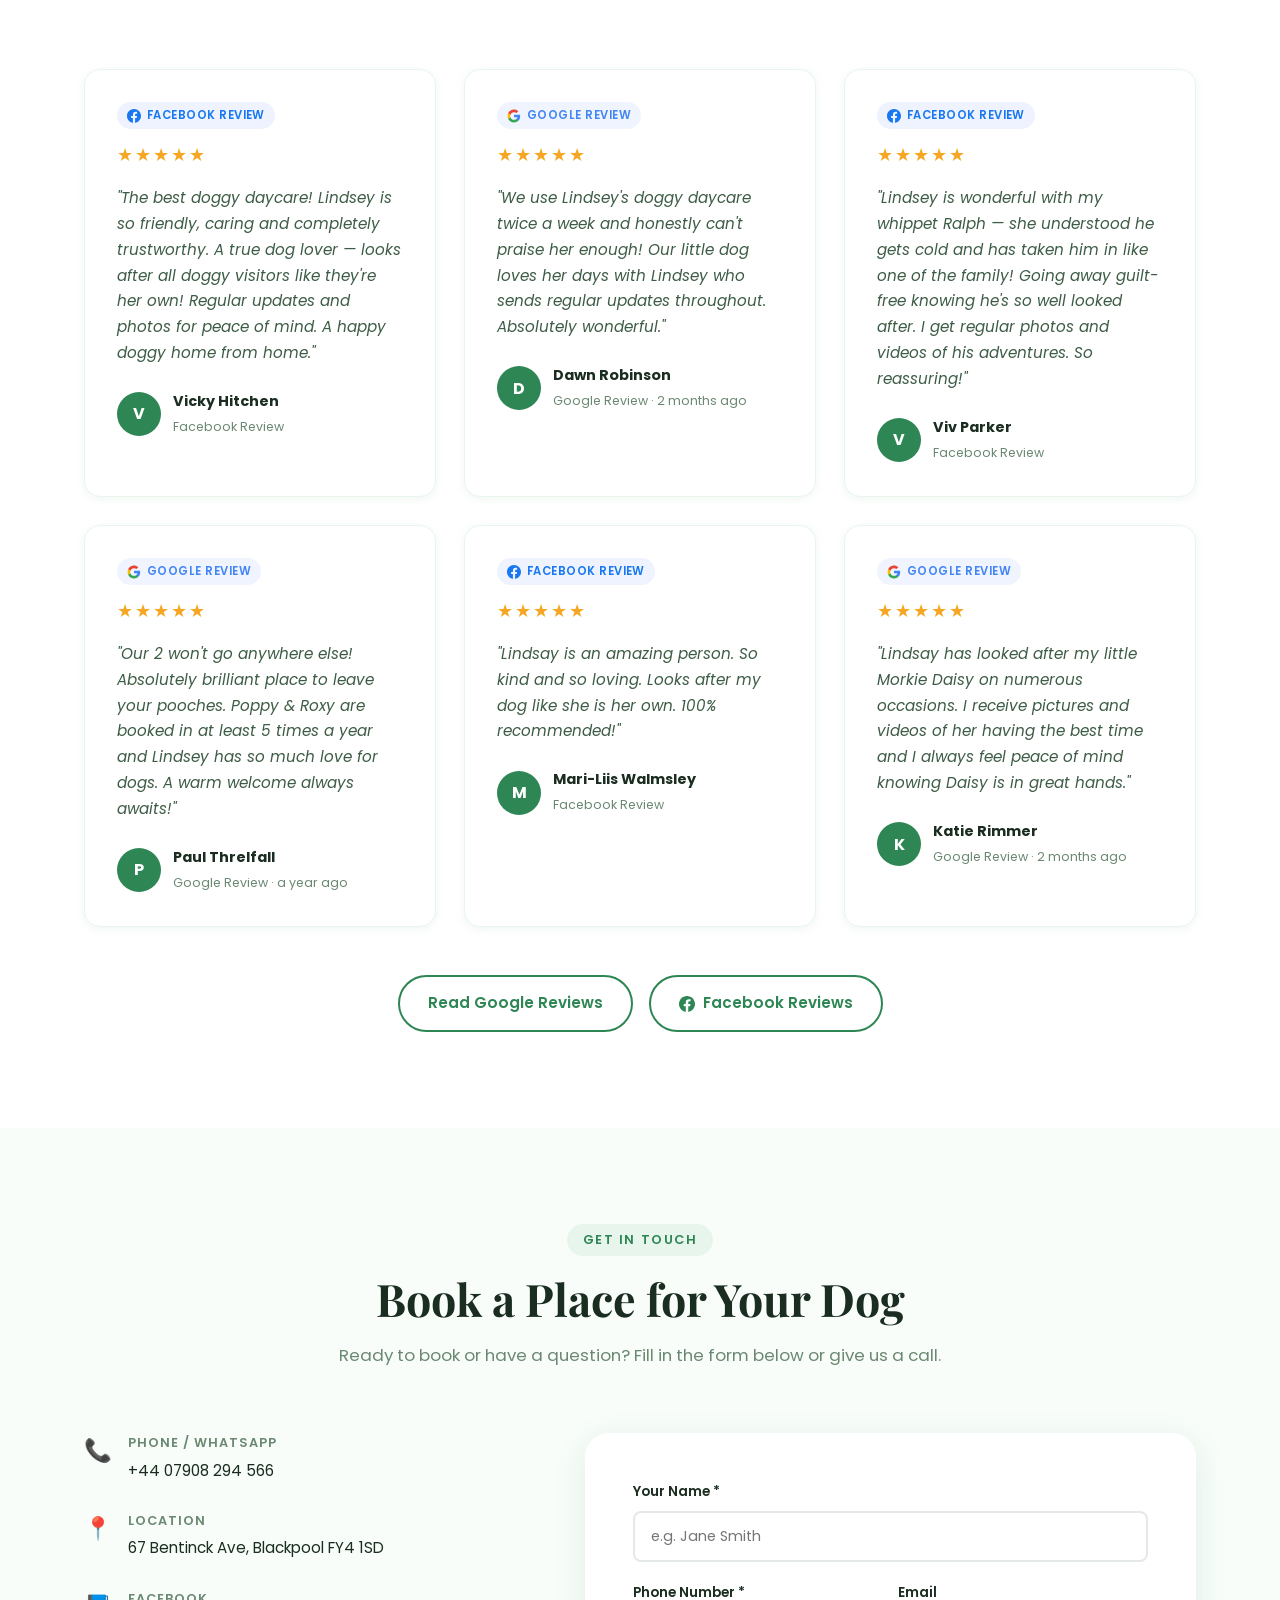
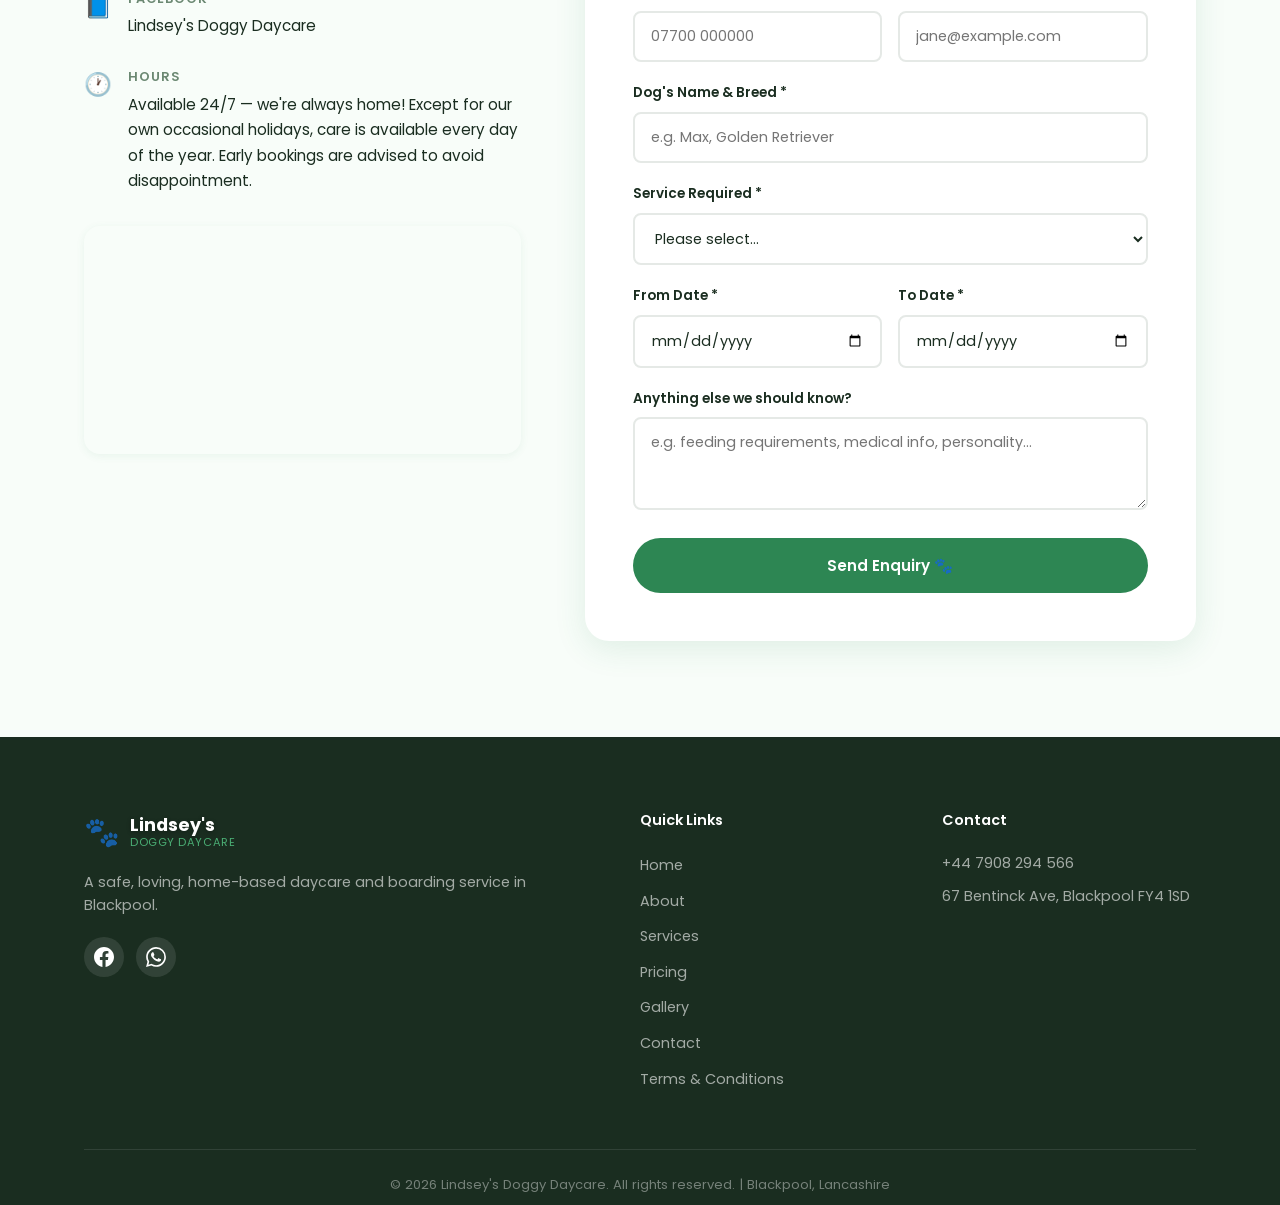
==== commit 66f3dcad: "Replace date text input with smart From/To calendar inputs" ====
--- a/index.html
+++ b/index.html
@@ -449,9 +449,15 @@
               <option value="both">Both</option>
             </select>
           </div>
-          <div class="form-group">
-            <label for="dates">Preferred Dates *</label>
-            <input type="text" id="dates" name="dates" placeholder="e.g. Mon 10th June – Wed 12th June" required />
+          <div class="form-row">
+            <div class="form-group">
+              <label for="start-date">From Date *</label>
+              <input type="date" id="start-date" name="start-date" required />
+            </div>
+            <div class="form-group">
+              <label for="end-date">To Date *</label>
+              <input type="date" id="end-date" name="end-date" required />
+            </div>
           </div>
           <div class="form-group">
             <label for="message">Anything else we should know?</label>
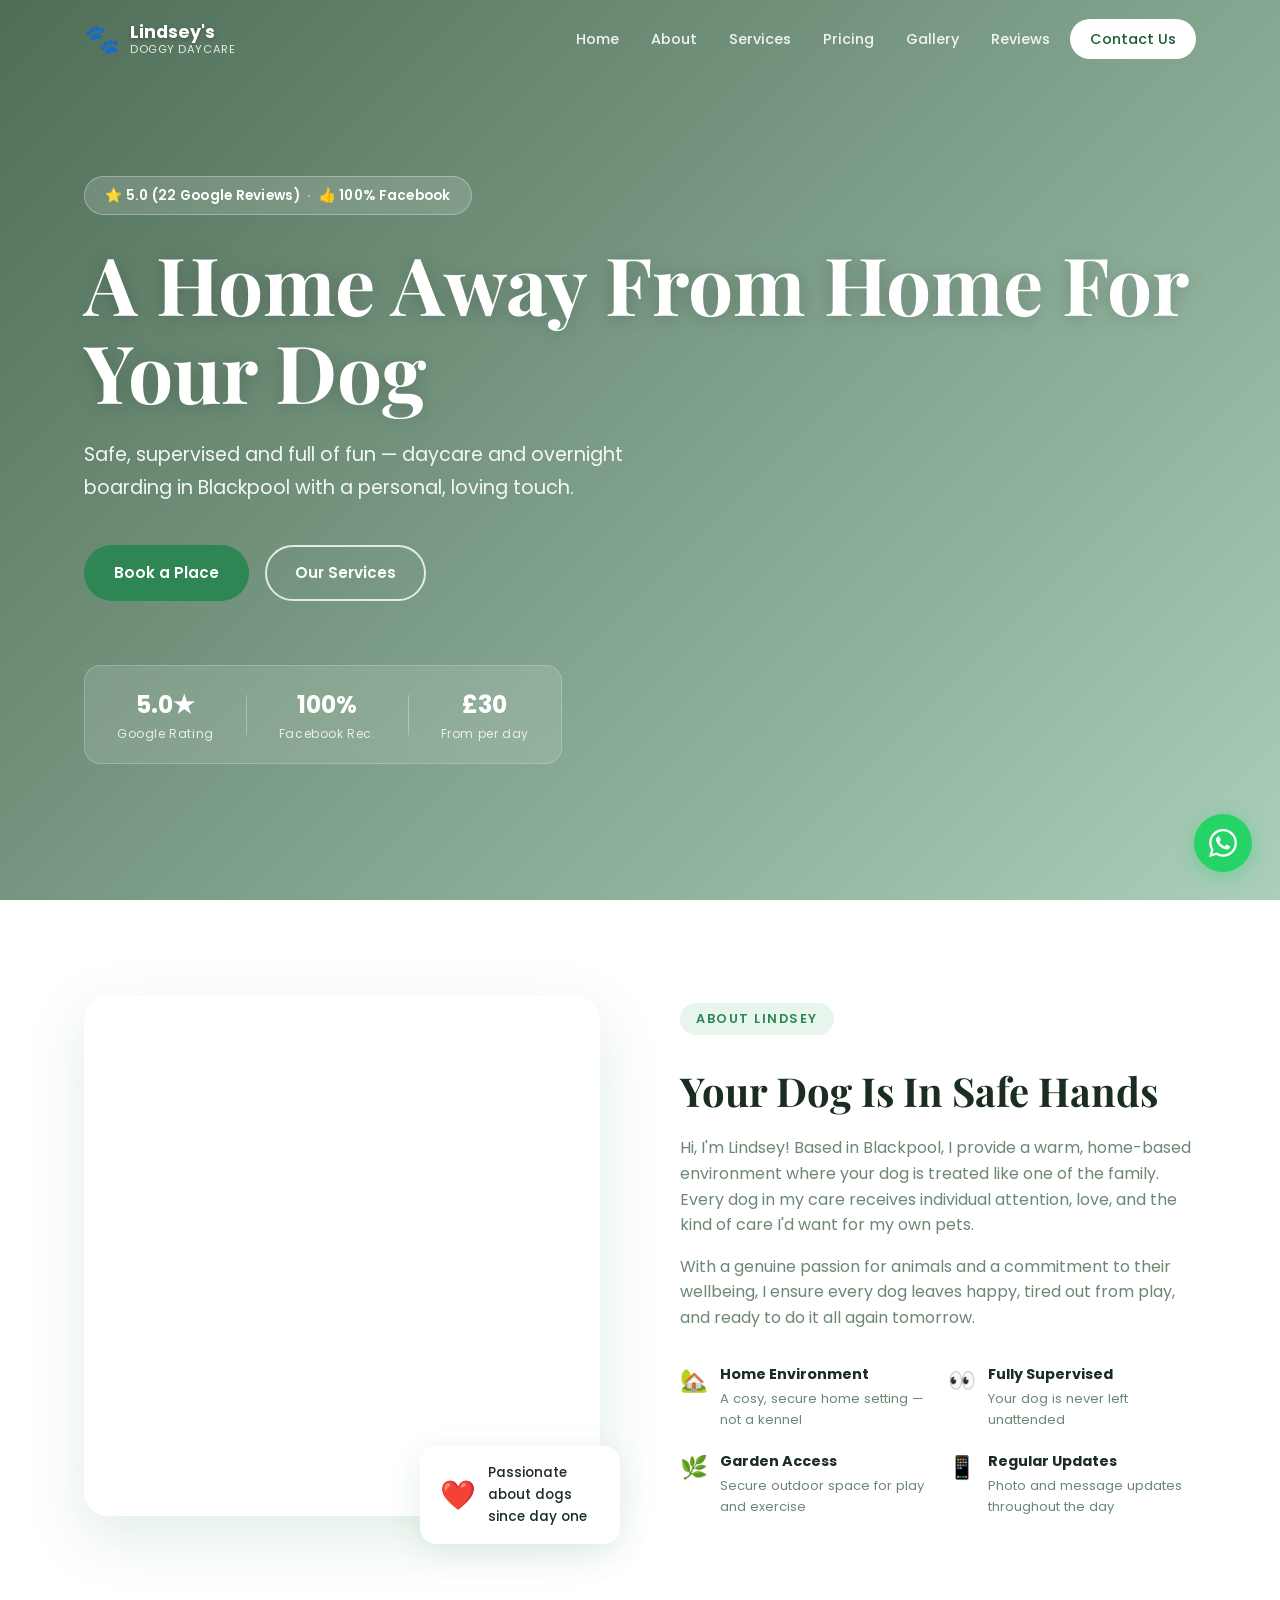
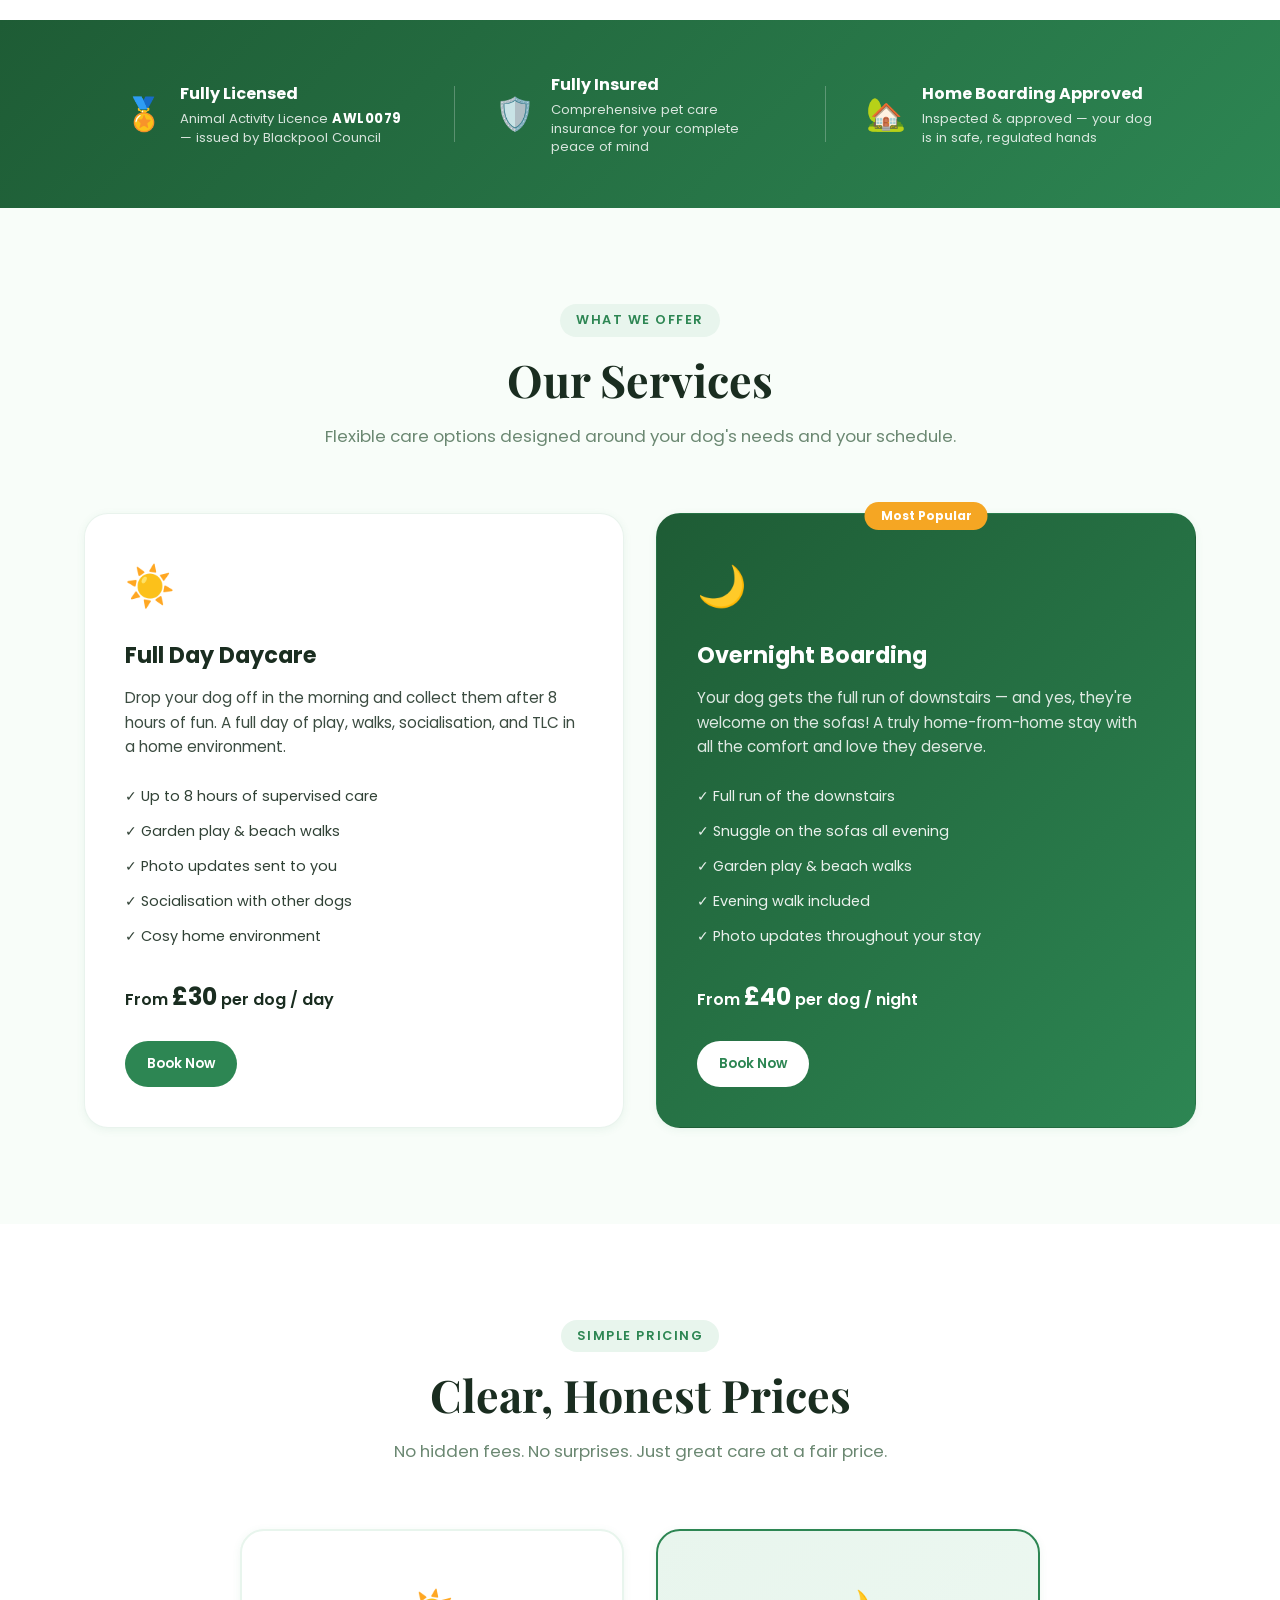
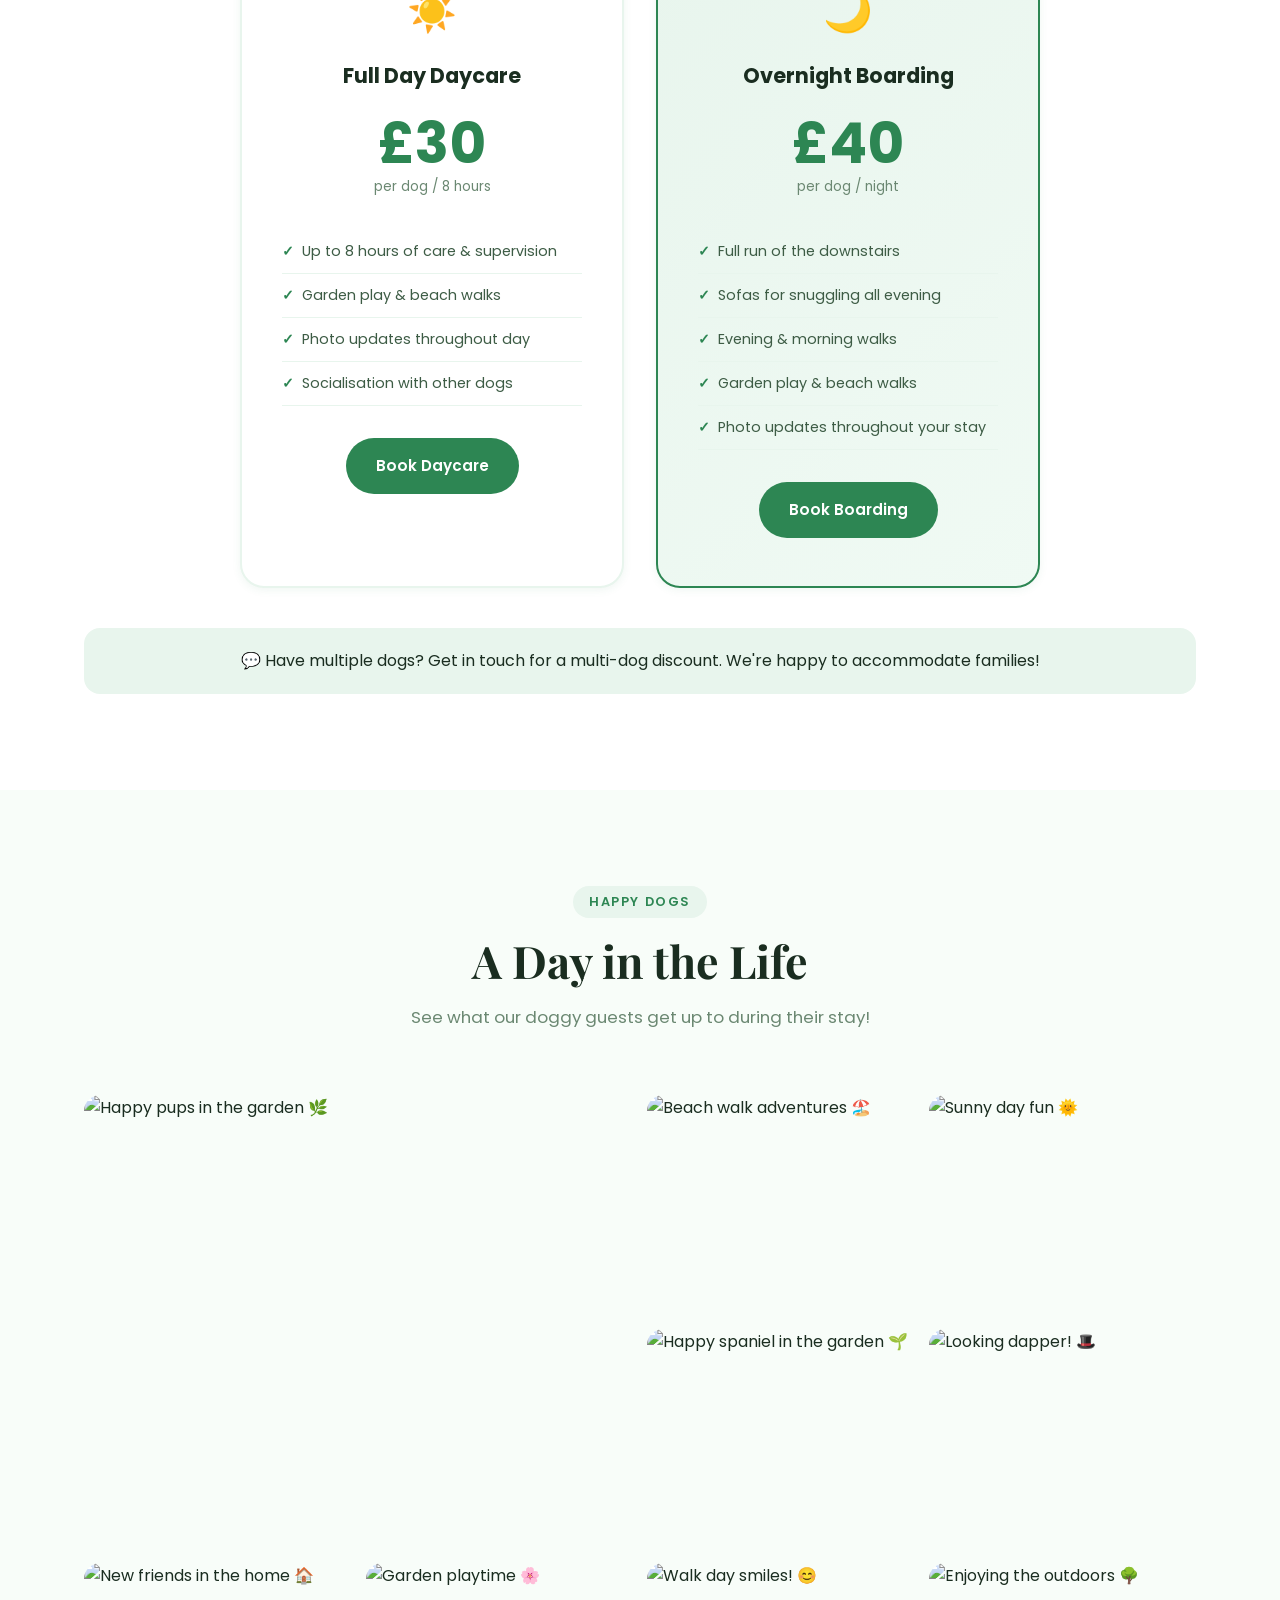
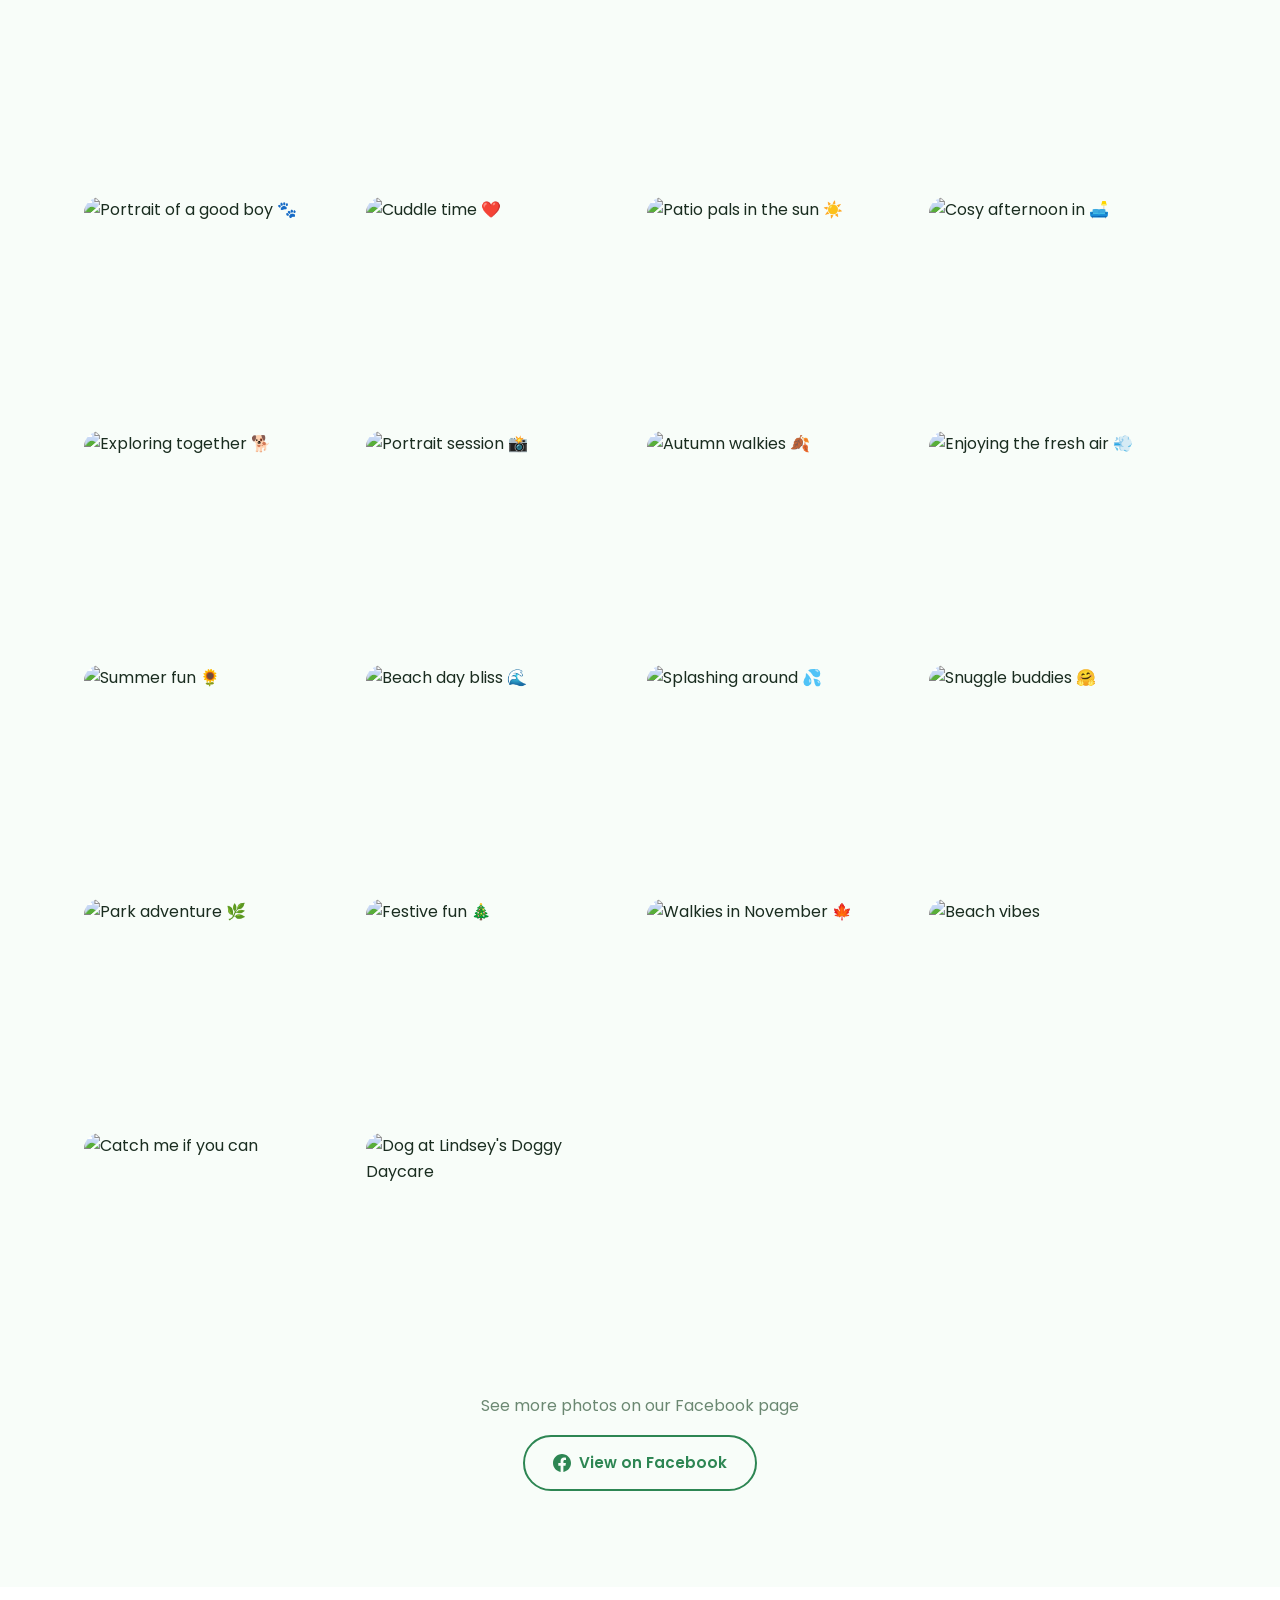
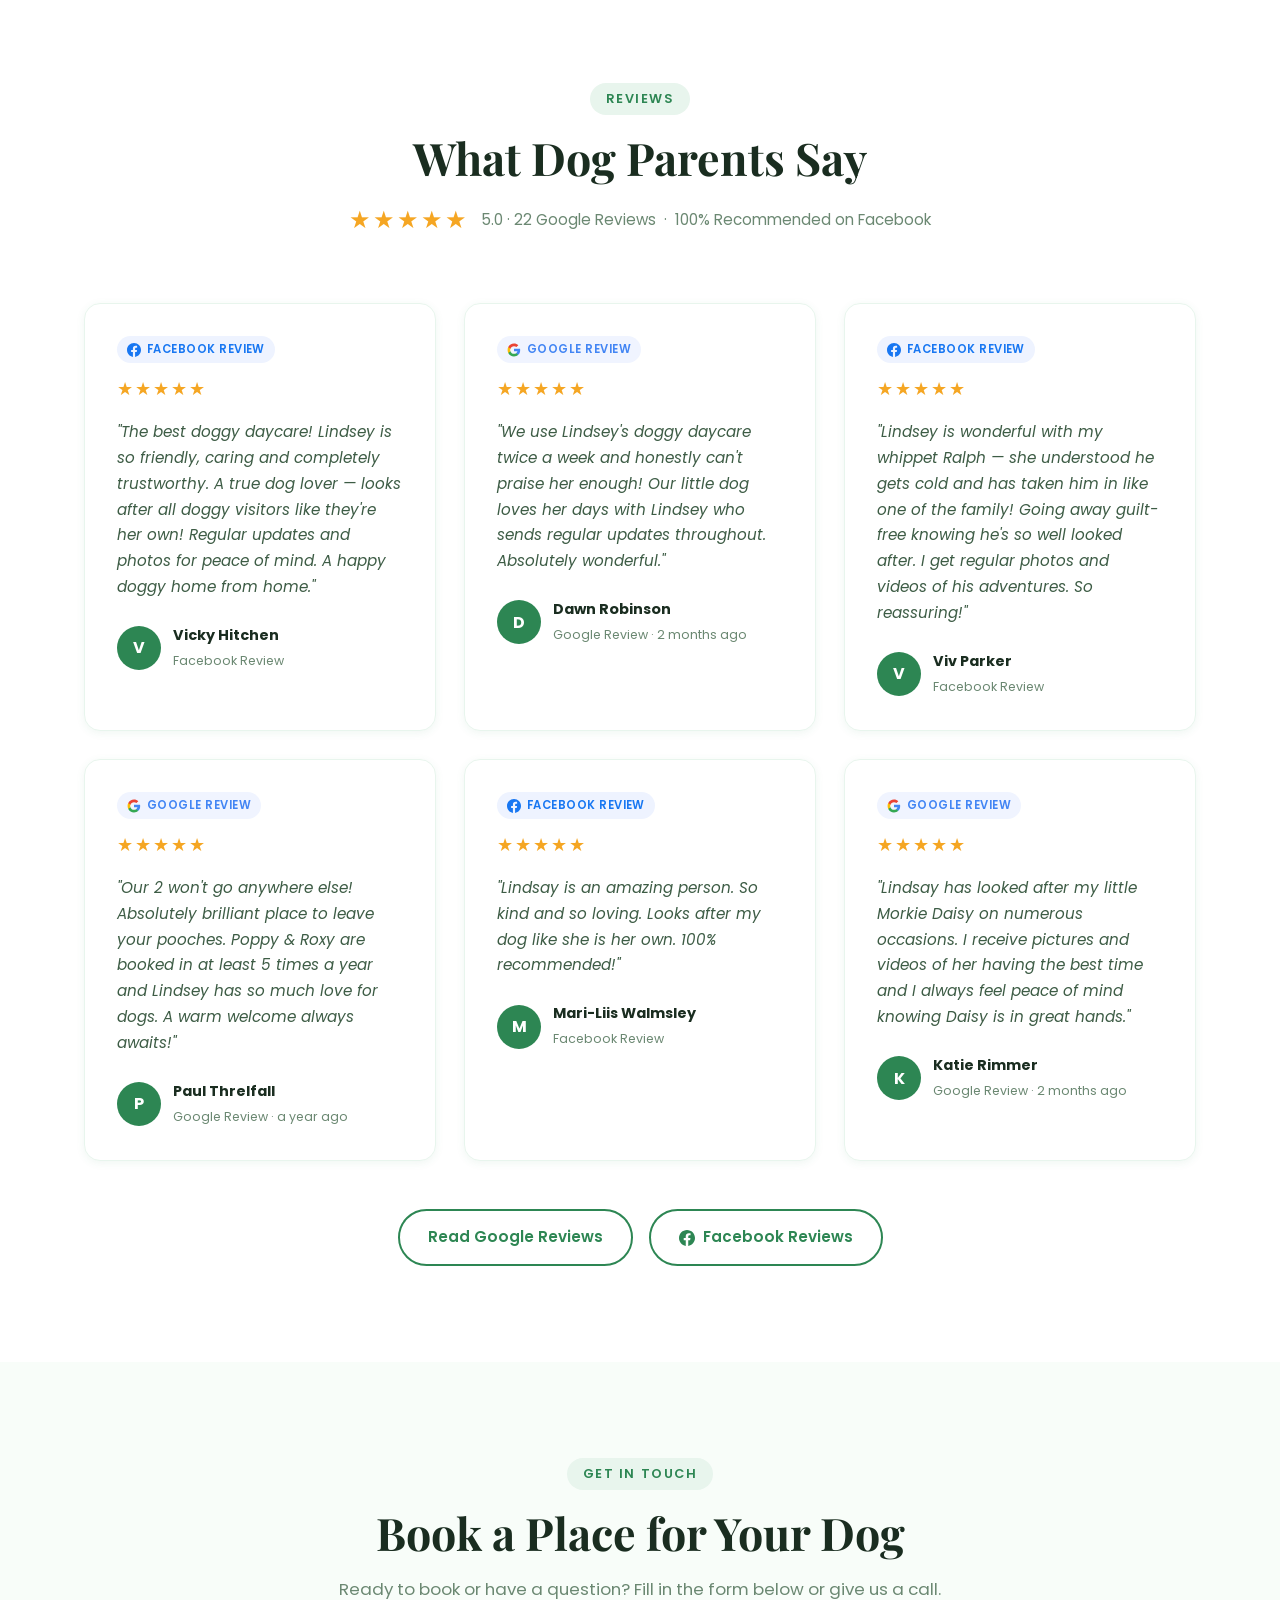
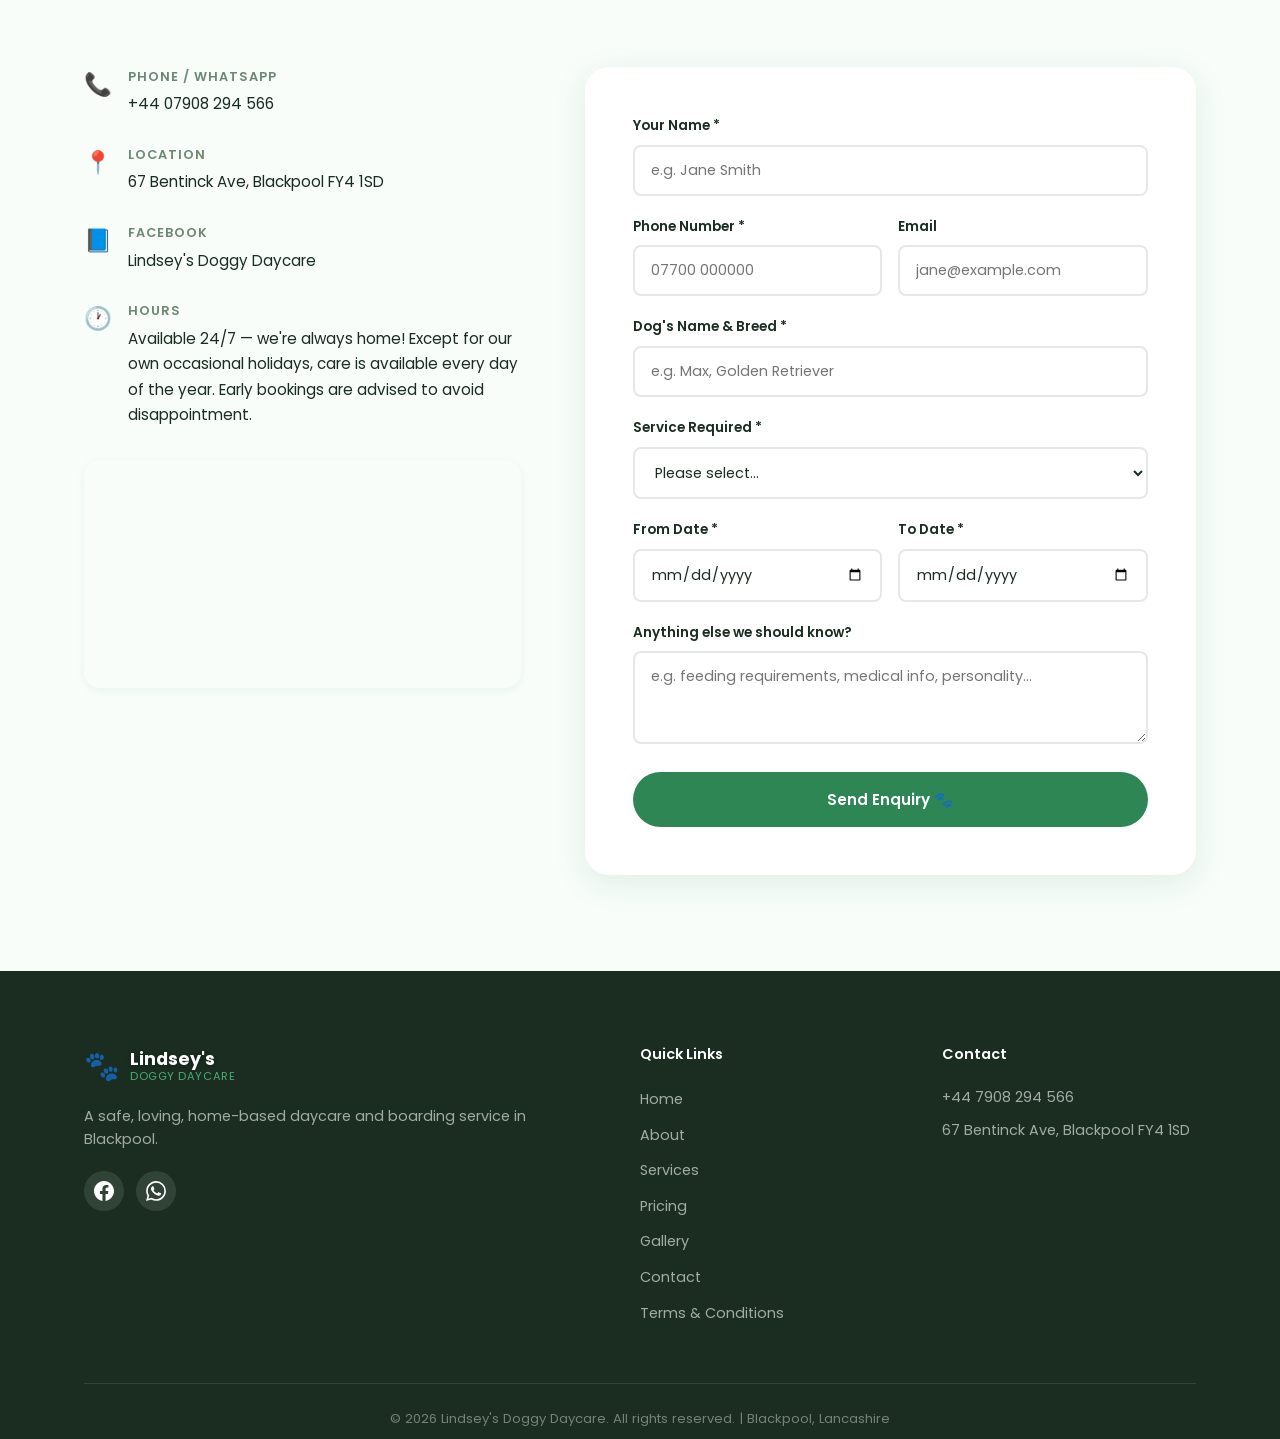
==== commit 6abdcf92: "Make Google review count fully dynamic from CMS settings" ====
--- a/index.html
+++ b/index.html
@@ -179,7 +179,7 @@
             <li>✓ Socialisation with other dogs</li>
             <li>✓ Cosy home environment</li>
           </ul>
-          <div class="service-price">From <strong>£30</strong> per dog / day</div>
+          <div class="service-price">From <strong class="daycare-price-span">£30</strong> per dog / day</div>
           <a href="#contact" class="btn btn-primary btn-sm">Book Now</a>
         </div>
         <div class="service-card service-card-featured">
@@ -194,7 +194,7 @@
             <li>✓ Evening walk included</li>
             <li>✓ Photo updates throughout your stay</li>
           </ul>
-          <div class="service-price">From <strong>£40</strong> per dog / night</div>
+          <div class="service-price">From <strong class="boarding-price-span">£40</strong> per dog / night</div>
           <a href="#contact" class="btn btn-white btn-sm">Book Now</a>
         </div>
       </div>
@@ -213,7 +213,7 @@
         <div class="pricing-card">
           <div class="pricing-icon">☀️</div>
           <h3>Full Day Daycare</h3>
-          <div class="price"><span class="price-amount">£30</span><span class="price-per">per dog / 8 hours</span></div>
+          <div class="price"><span class="price-amount daycare-price-span">£30</span><span class="price-per">per dog / 8 hours</span></div>
           <ul class="pricing-list">
             <li>Up to 8 hours of care &amp; supervision</li>
             <li>Garden play &amp; beach walks</li>
@@ -225,7 +225,7 @@
         <div class="pricing-card pricing-card-featured">
           <div class="pricing-icon">🌙</div>
           <h3>Overnight Boarding</h3>
-          <div class="price"><span class="price-amount">£40</span><span class="price-per">per dog / night</span></div>
+          <div class="price"><span class="price-amount boarding-price-span">£40</span><span class="price-per">per dog / night</span></div>
           <ul class="pricing-list">
             <li>Full run of the downstairs</li>
             <li>Sofas for snuggling all evening</li>
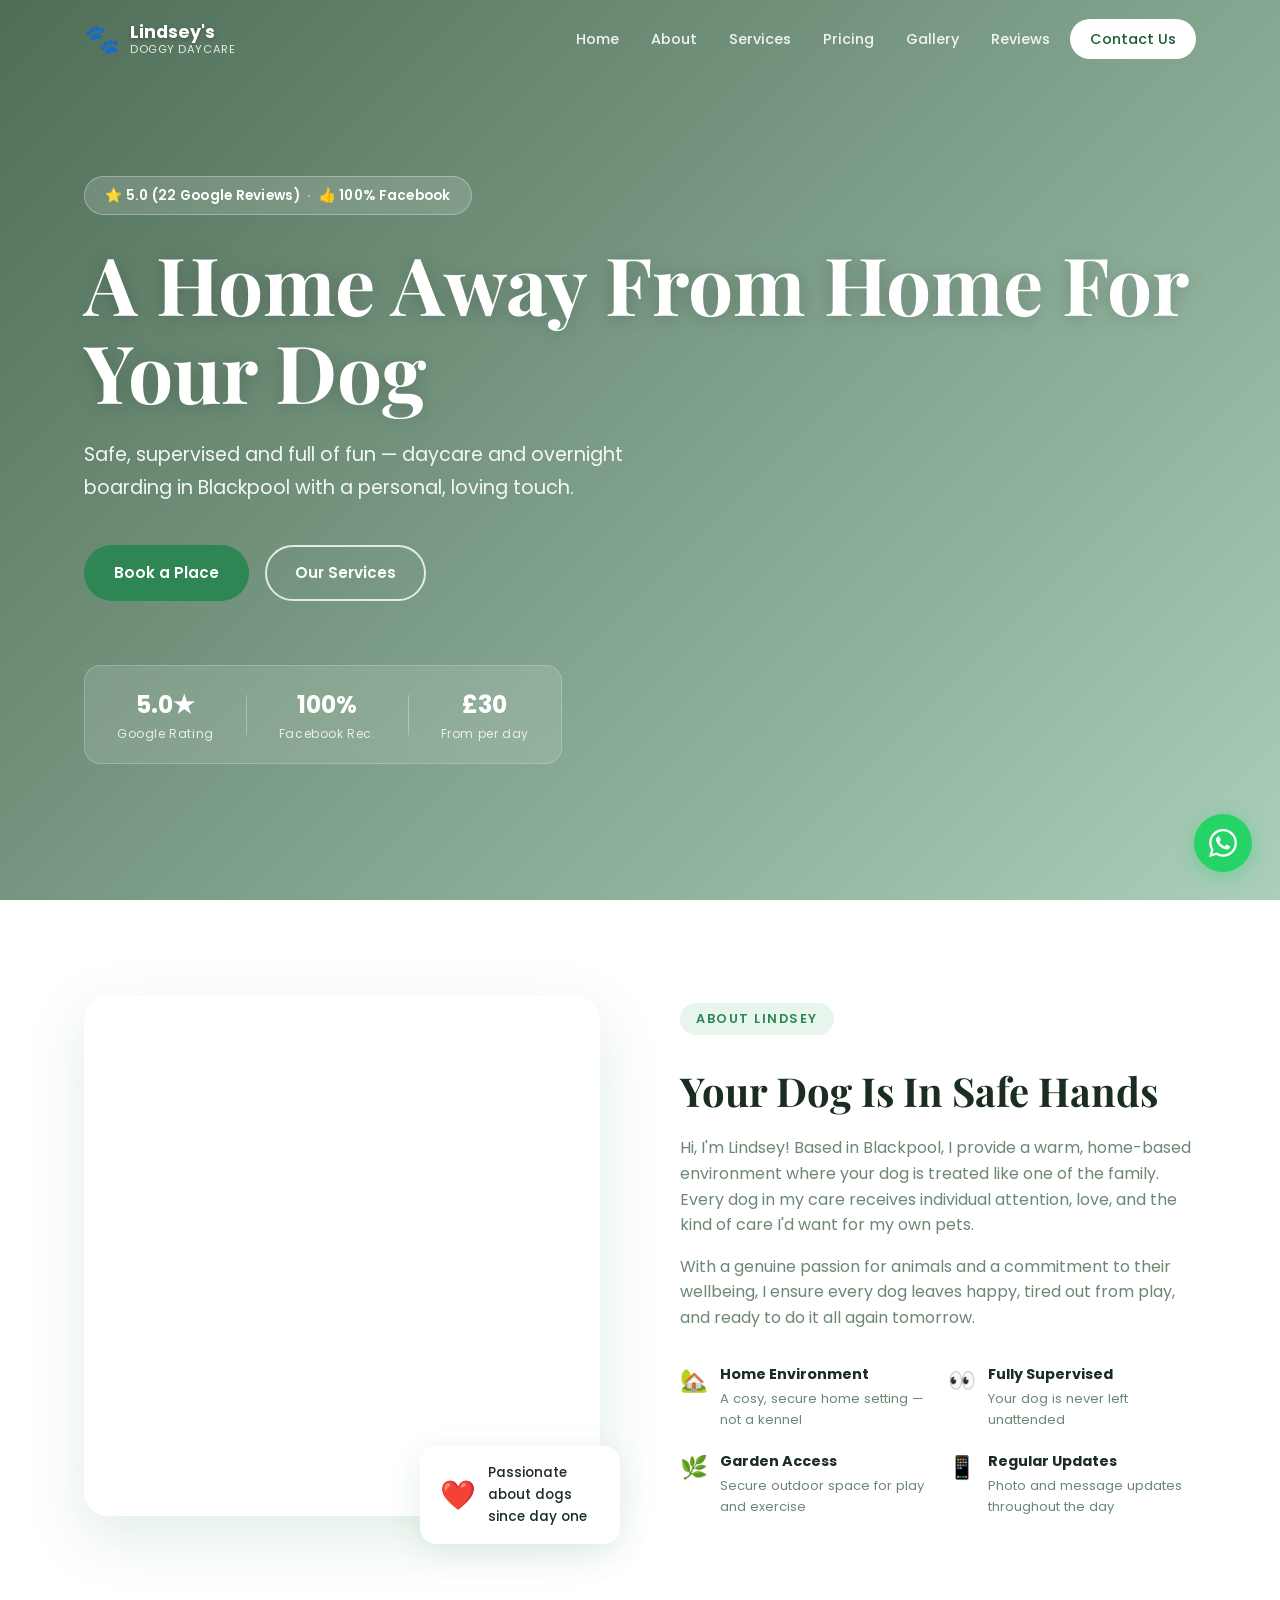
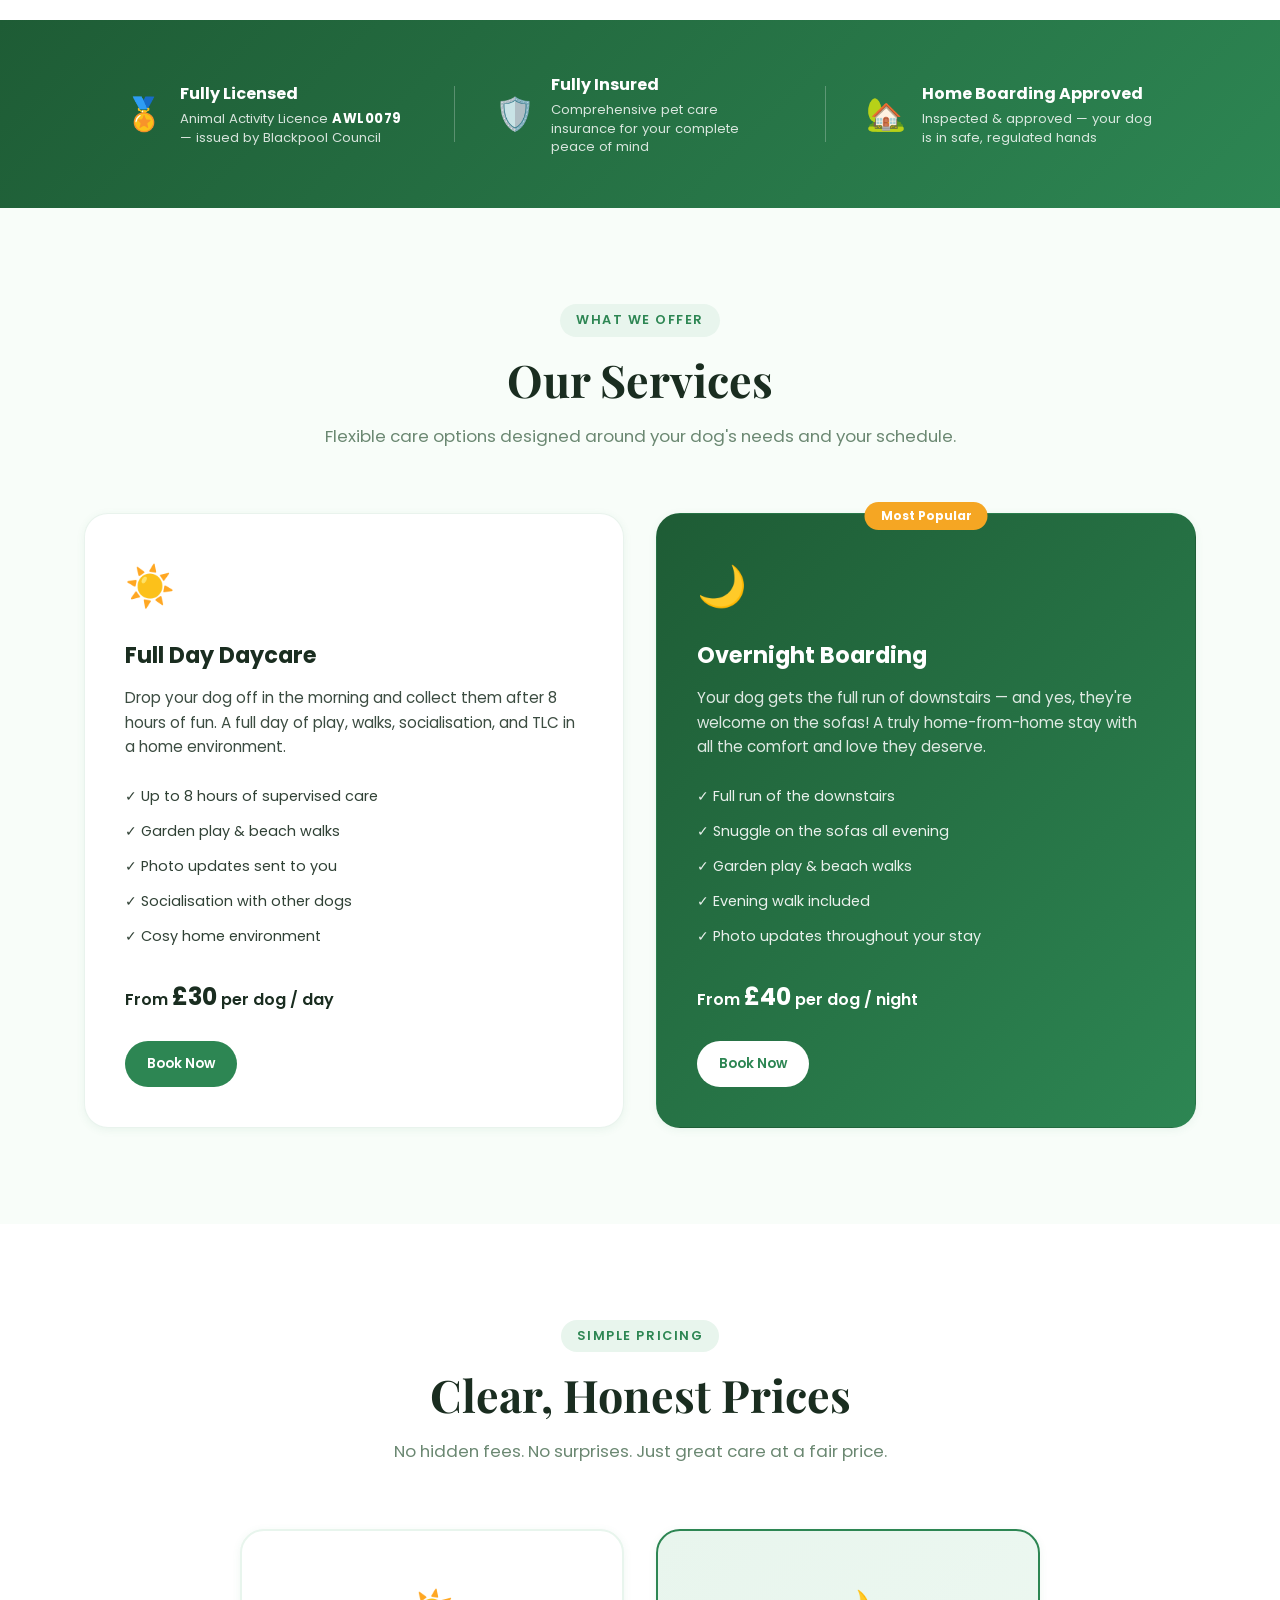
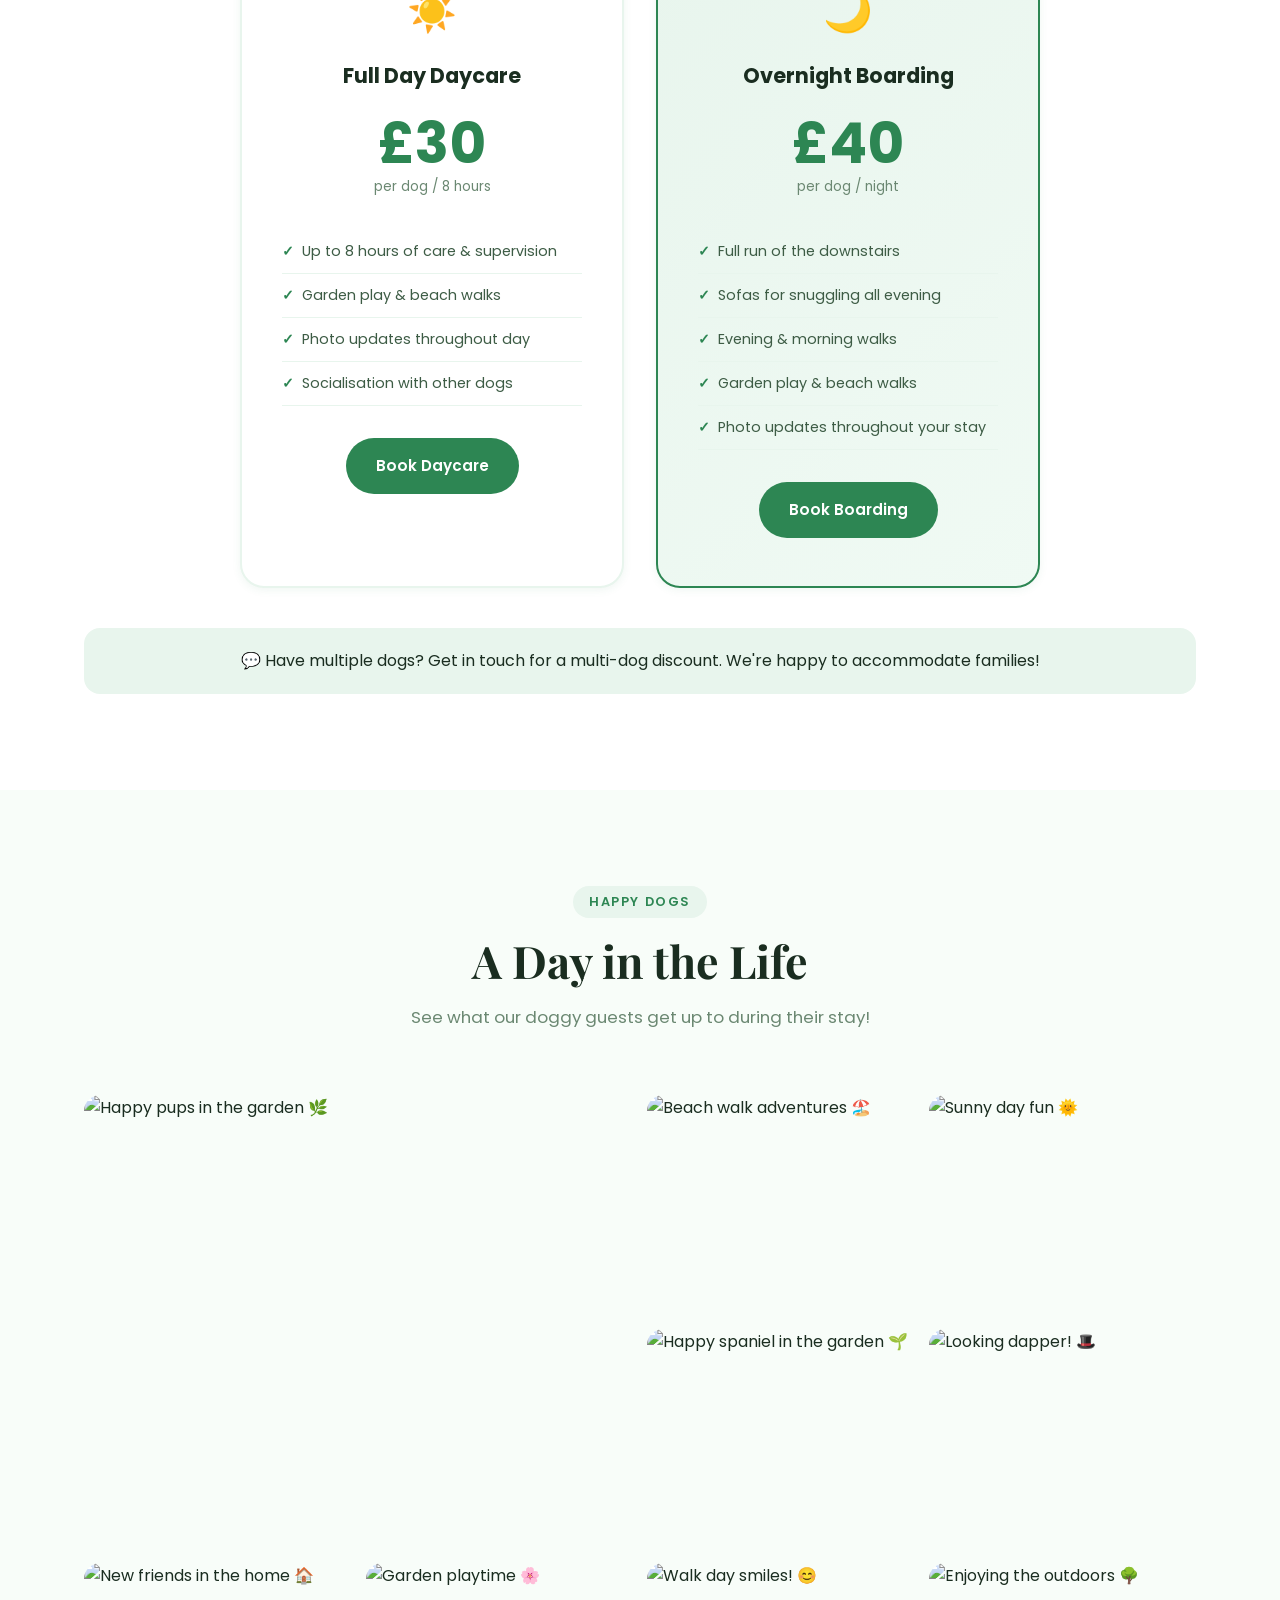
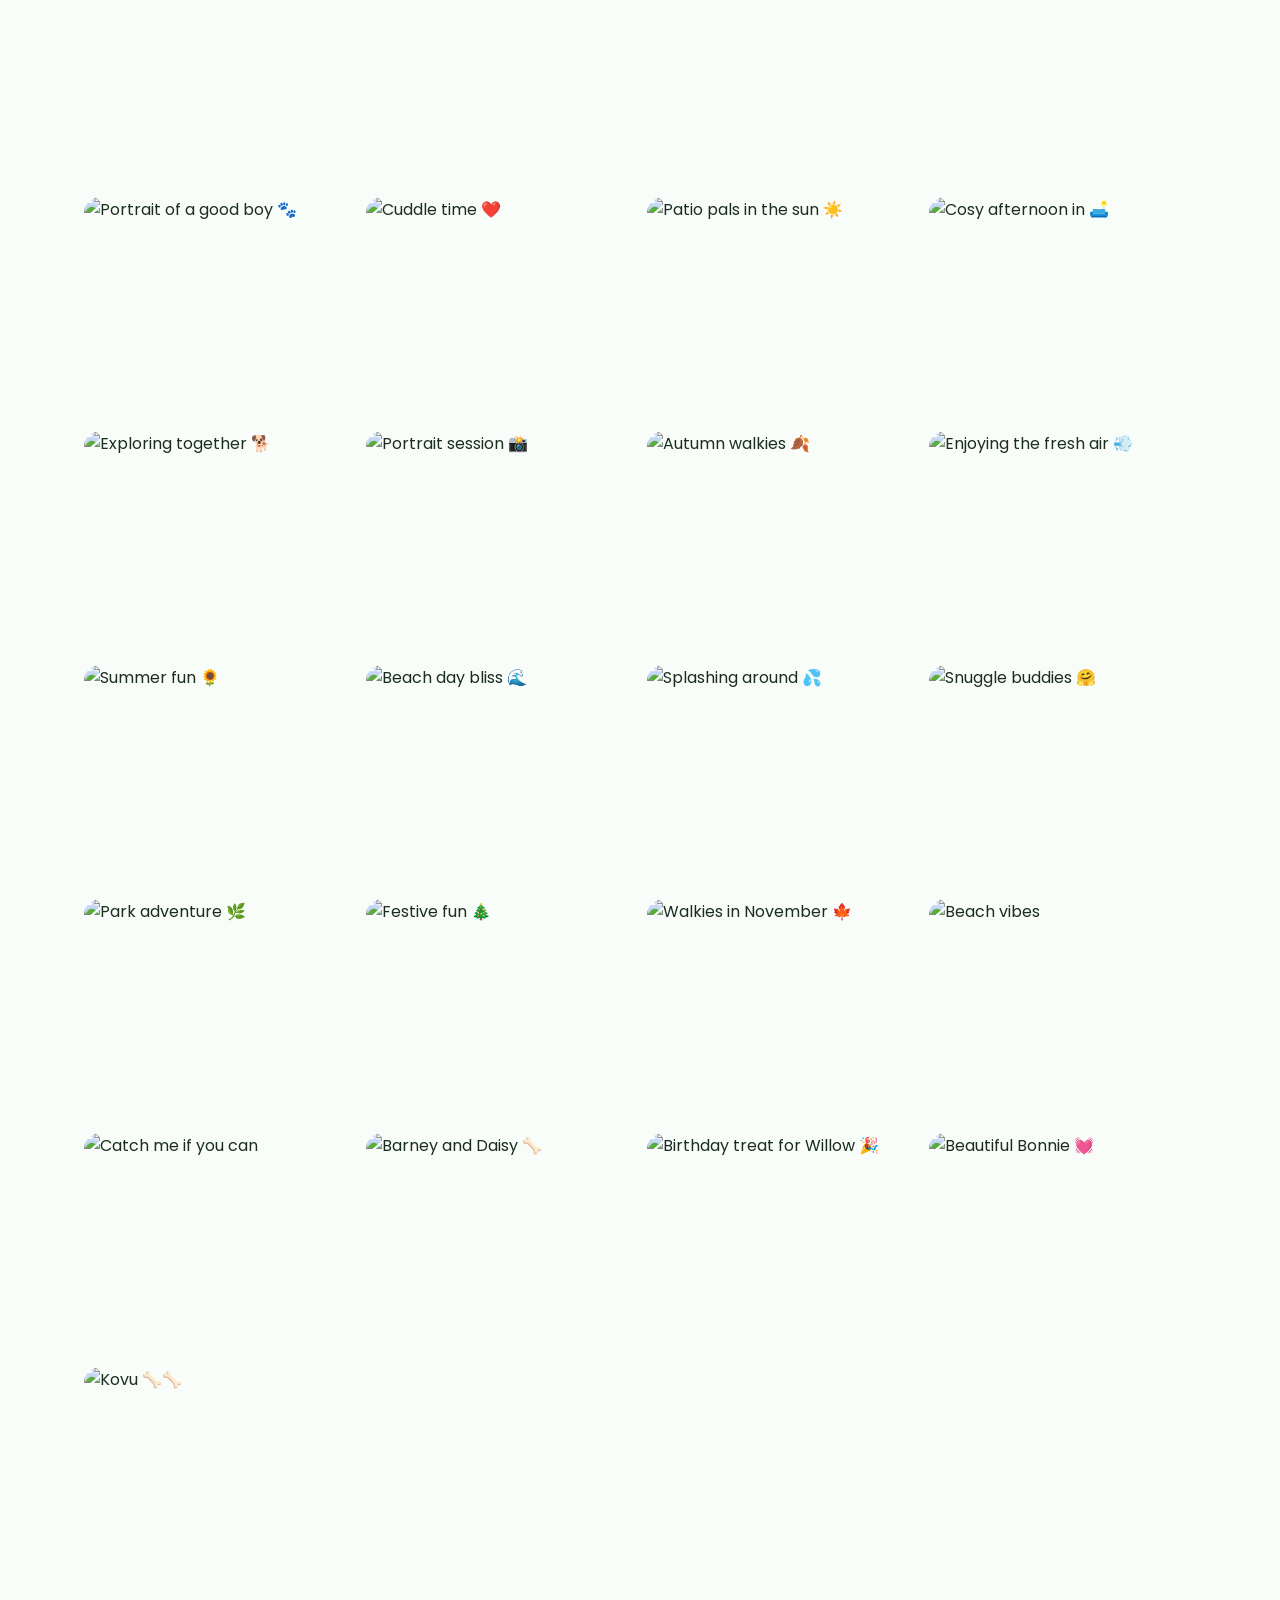
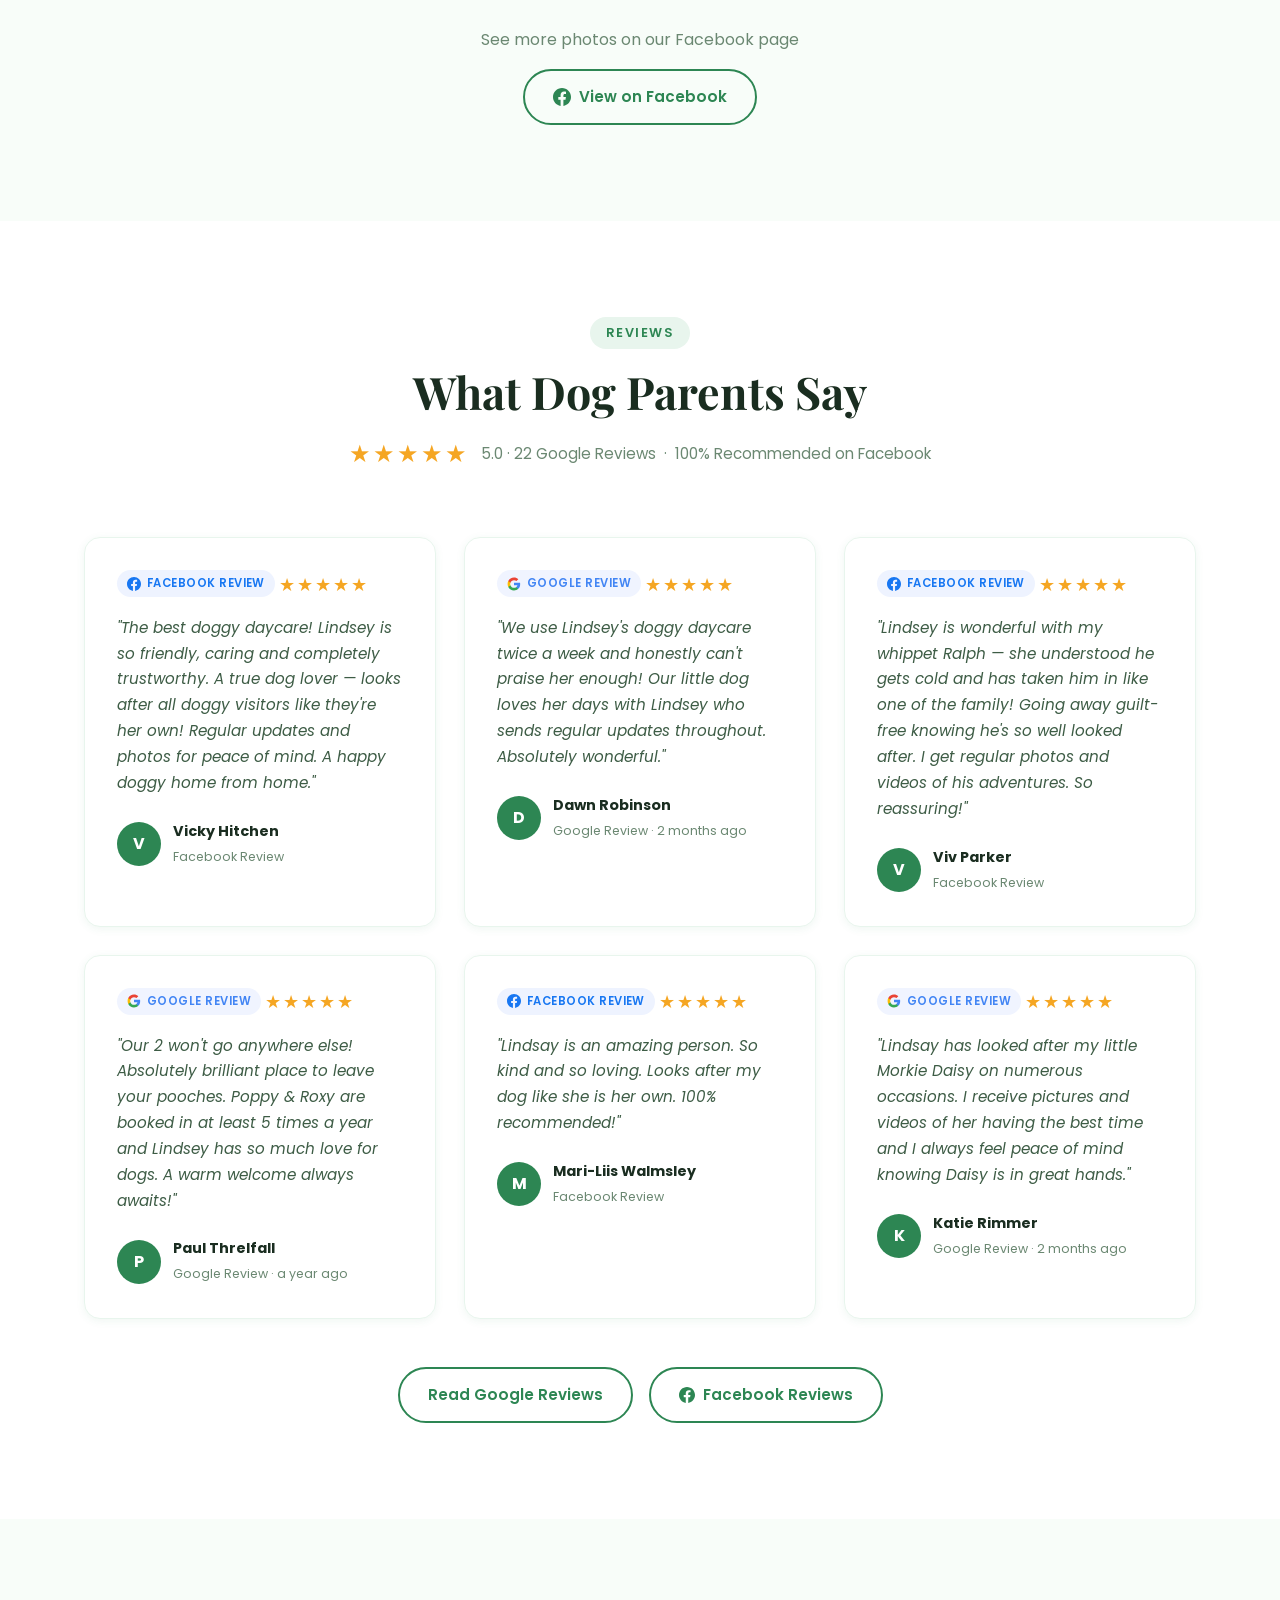
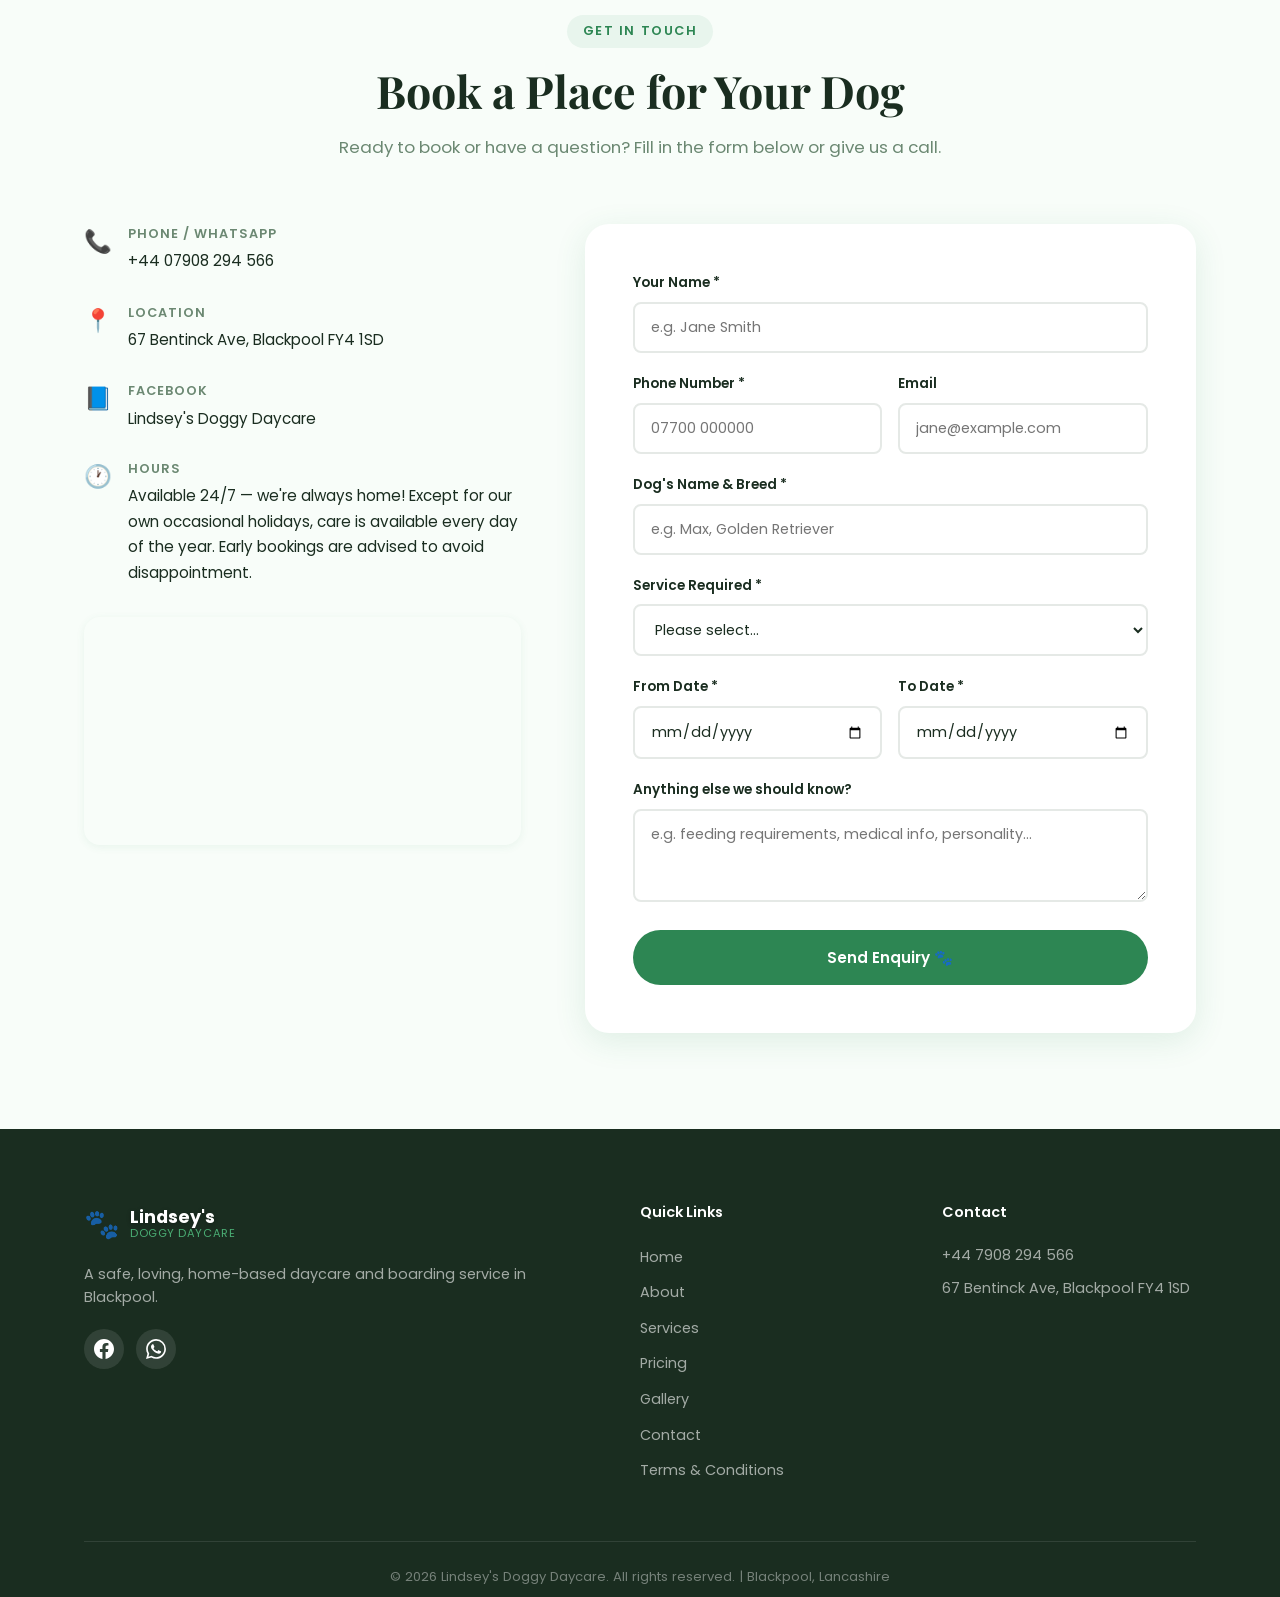
==== commit 5c8bf0ab: "Make review platform badges clickable links" ====
--- a/index.html
+++ b/index.html
@@ -281,10 +281,10 @@
       <div class="testimonials-grid">
 
         <div class="testimonial-card">
-          <div class="review-platform review-platform--facebook">
+          <a href="https://www.facebook.com/p/Lindseys-doggy-daycare-100088533541900/" target="_blank" rel="noopener" class="review-platform review-platform--facebook" title="Read our Facebook reviews">
             <svg xmlns="http://www.w3.org/2000/svg" width="14" height="14" viewBox="0 0 24 24" fill="#1877F2"><path d="M24 12.073c0-6.627-5.373-12-12-12s-12 5.373-12 12c0 5.99 4.388 10.954 10.125 11.854v-8.385H7.078v-3.47h3.047V9.43c0-3.007 1.792-4.669 4.533-4.669 1.312 0 2.686.235 2.686.235v2.953H15.83c-1.491 0-1.956.925-1.956 1.874v2.25h3.328l-.532 3.47h-2.796v8.385C19.612 23.027 24 18.062 24 12.073z"/></svg>
             Facebook Review
-          </div>
+          </a>
           <a href="https://www.facebook.com/p/Lindseys-doggy-daycare-100088533541900/" target="_blank" rel="noopener" class="testimonial-stars" title="Read our Facebook reviews">★★★★★</a>
           <p>"The best doggy daycare! Lindsey is so friendly, caring and completely trustworthy. A true dog lover — looks after all doggy visitors like they're her own! Regular updates and photos for peace of mind. A happy doggy home from home."</p>
           <div class="testimonial-author">
@@ -294,10 +294,10 @@
         </div>
 
         <div class="testimonial-card">
-          <div class="review-platform review-platform--google">
+          <a href="https://www.google.com/maps/place/Lindsey's+Doggy+Daycare/@53.7788816,-3.0533049,17z/data=!3m2!1e3!4b1!4m6!3m5!1s0x487b478292844925:0xbb24bb6f4de60a89!8m2!3d53.7788816!4d-3.0533049!16s%2Fg%2F11mclmn7ft" target="_blank" rel="noopener" class="review-platform review-platform--google" title="Read our Google reviews">
             <svg xmlns="http://www.w3.org/2000/svg" width="14" height="14" viewBox="0 0 24 24"><path fill="#4285F4" d="M22.56 12.25c0-.78-.07-1.53-.2-2.25H12v4.26h5.92c-.26 1.37-1.04 2.53-2.21 3.31v2.77h3.57c2.08-1.92 3.28-4.74 3.28-8.09z"/><path fill="#34A853" d="M12 23c2.97 0 5.46-.98 7.28-2.66l-3.57-2.77c-.98.66-2.23 1.06-3.71 1.06-2.86 0-5.29-1.93-6.16-4.53H2.18v2.84C3.99 20.53 7.7 23 12 23z"/><path fill="#FBBC05" d="M5.84 14.09c-.22-.66-.35-1.36-.35-2.09s.13-1.43.35-2.09V7.07H2.18C1.43 8.55 1 10.22 1 12s.43 3.45 1.18 4.93l3.66-2.84z"/><path fill="#EA4335" d="M12 5.38c1.62 0 3.06.56 4.21 1.64l3.15-3.15C17.45 2.09 14.97 1 12 1 7.7 1 3.99 3.47 2.18 7.07l3.66 2.84c.87-2.6 3.3-4.53 6.16-4.53z"/></svg>
             Google Review
-          </div>
+          </a>
           <a href="https://www.google.com/maps/place/Lindsey's+Doggy+Daycare/@53.7788816,-3.0533049,17z/data=!3m2!1e3!4b1!4m6!3m5!1s0x487b478292844925:0xbb24bb6f4de60a89!8m2!3d53.7788816!4d-3.0533049!16s%2Fg%2F11mclmn7ft" target="_blank" rel="noopener" class="testimonial-stars" title="Read our Google reviews">★★★★★</a>
           <p>"We use Lindsey's doggy daycare twice a week and honestly can't praise her enough! Our little dog loves her days with Lindsey who sends regular updates throughout. Absolutely wonderful."</p>
           <div class="testimonial-author">
@@ -307,10 +307,10 @@
         </div>
 
         <div class="testimonial-card">
-          <div class="review-platform review-platform--facebook">
+          <a href="https://www.facebook.com/p/Lindseys-doggy-daycare-100088533541900/" target="_blank" rel="noopener" class="review-platform review-platform--facebook" title="Read our Facebook reviews">
             <svg xmlns="http://www.w3.org/2000/svg" width="14" height="14" viewBox="0 0 24 24" fill="#1877F2"><path d="M24 12.073c0-6.627-5.373-12-12-12s-12 5.373-12 12c0 5.99 4.388 10.954 10.125 11.854v-8.385H7.078v-3.47h3.047V9.43c0-3.007 1.792-4.669 4.533-4.669 1.312 0 2.686.235 2.686.235v2.953H15.83c-1.491 0-1.956.925-1.956 1.874v2.25h3.328l-.532 3.47h-2.796v8.385C19.612 23.027 24 18.062 24 12.073z"/></svg>
             Facebook Review
-          </div>
+          </a>
           <a href="https://www.facebook.com/p/Lindseys-doggy-daycare-100088533541900/" target="_blank" rel="noopener" class="testimonial-stars" title="Read our Facebook reviews">★★★★★</a>
           <p>"Lindsey is wonderful with my whippet Ralph — she understood he gets cold and has taken him in like one of the family! Going away guilt-free knowing he's so well looked after. I get regular photos and videos of his adventures. So reassuring!"</p>
           <div class="testimonial-author">
@@ -320,10 +320,10 @@
         </div>
 
         <div class="testimonial-card">
-          <div class="review-platform review-platform--google">
+          <a href="https://www.google.com/maps/place/Lindsey's+Doggy+Daycare/@53.7788816,-3.0533049,17z/data=!3m2!1e3!4b1!4m6!3m5!1s0x487b478292844925:0xbb24bb6f4de60a89!8m2!3d53.7788816!4d-3.0533049!16s%2Fg%2F11mclmn7ft" target="_blank" rel="noopener" class="review-platform review-platform--google" title="Read our Google reviews">
             <svg xmlns="http://www.w3.org/2000/svg" width="14" height="14" viewBox="0 0 24 24"><path fill="#4285F4" d="M22.56 12.25c0-.78-.07-1.53-.2-2.25H12v4.26h5.92c-.26 1.37-1.04 2.53-2.21 3.31v2.77h3.57c2.08-1.92 3.28-4.74 3.28-8.09z"/><path fill="#34A853" d="M12 23c2.97 0 5.46-.98 7.28-2.66l-3.57-2.77c-.98.66-2.23 1.06-3.71 1.06-2.86 0-5.29-1.93-6.16-4.53H2.18v2.84C3.99 20.53 7.7 23 12 23z"/><path fill="#FBBC05" d="M5.84 14.09c-.22-.66-.35-1.36-.35-2.09s.13-1.43.35-2.09V7.07H2.18C1.43 8.55 1 10.22 1 12s.43 3.45 1.18 4.93l3.66-2.84z"/><path fill="#EA4335" d="M12 5.38c1.62 0 3.06.56 4.21 1.64l3.15-3.15C17.45 2.09 14.97 1 12 1 7.7 1 3.99 3.47 2.18 7.07l3.66 2.84c.87-2.6 3.3-4.53 6.16-4.53z"/></svg>
             Google Review
-          </div>
+          </a>
           <a href="https://www.google.com/maps/place/Lindsey's+Doggy+Daycare/@53.7788816,-3.0533049,17z/data=!3m2!1e3!4b1!4m6!3m5!1s0x487b478292844925:0xbb24bb6f4de60a89!8m2!3d53.7788816!4d-3.0533049!16s%2Fg%2F11mclmn7ft" target="_blank" rel="noopener" class="testimonial-stars" title="Read our Google reviews">★★★★★</a>
           <p>"Our 2 won't go anywhere else! Absolutely brilliant place to leave your pooches. Poppy &amp; Roxy are booked in at least 5 times a year and Lindsey has so much love for dogs. A warm welcome always awaits!"</p>
           <div class="testimonial-author">
@@ -333,11 +333,11 @@
         </div>
 
         <div class="testimonial-card">
-          <div class="review-platform review-platform--facebook">
+          <a href="https://www.facebook.com/p/Lindseys-doggy-daycare-100088533541900/" target="_blank" rel="noopener" class="review-platform review-platform--facebook" title="Read our Facebook reviews">
             <svg xmlns="http://www.w3.org/2000/svg" width="14" height="14" viewBox="0 0 24 24" fill="#1877F2"><path d="M24 12.073c0-6.627-5.373-12-12-12s-12 5.373-12 12c0 5.99 4.388 10.954 10.125 11.854v-8.385H7.078v-3.47h3.047V9.43c0-3.007 1.792-4.669 4.533-4.669 1.312 0 2.686.235 2.686.235v2.953H15.83c-1.491 0-1.956.925-1.956 1.874v2.25h3.328l-.532 3.47h-2.796v8.385C19.612 23.027 24 18.062 24 12.073z"/></svg>
             Facebook Review
-          </div>
-          <a href="https://www.google.com/maps/place/Lindsey's+Doggy+Daycare/@53.7788816,-3.0533049,17z/data=!3m2!1e3!4b1!4m6!3m5!1s0x487b478292844925:0xbb24bb6f4de60a89!8m2!3d53.7788816!4d-3.0533049!16s%2Fg%2F11mclmn7ft" target="_blank" rel="noopener" class="testimonial-stars" title="Read our Google reviews">★★★★★</a>
+          </a>
+          <a href="https://www.facebook.com/p/Lindseys-doggy-daycare-100088533541900/" target="_blank" rel="noopener" class="testimonial-stars" title="Read our Facebook reviews">★★★★★</a>
           <p>"Lindsay is an amazing person. So kind and so loving. Looks after my dog like she is her own. 100% recommended!"</p>
           <div class="testimonial-author">
             <div class="author-avatar">M</div>
@@ -346,10 +346,10 @@
         </div>
 
         <div class="testimonial-card">
-          <div class="review-platform review-platform--google">
+          <a href="https://www.google.com/maps/place/Lindsey's+Doggy+Daycare/@53.7788816,-3.0533049,17z/data=!3m2!1e3!4b1!4m6!3m5!1s0x487b478292844925:0xbb24bb6f4de60a89!8m2!3d53.7788816!4d-3.0533049!16s%2Fg%2F11mclmn7ft" target="_blank" rel="noopener" class="review-platform review-platform--google" title="Read our Google reviews">
             <svg xmlns="http://www.w3.org/2000/svg" width="14" height="14" viewBox="0 0 24 24"><path fill="#4285F4" d="M22.56 12.25c0-.78-.07-1.53-.2-2.25H12v4.26h5.92c-.26 1.37-1.04 2.53-2.21 3.31v2.77h3.57c2.08-1.92 3.28-4.74 3.28-8.09z"/><path fill="#34A853" d="M12 23c2.97 0 5.46-.98 7.28-2.66l-3.57-2.77c-.98.66-2.23 1.06-3.71 1.06-2.86 0-5.29-1.93-6.16-4.53H2.18v2.84C3.99 20.53 7.7 23 12 23z"/><path fill="#FBBC05" d="M5.84 14.09c-.22-.66-.35-1.36-.35-2.09s.13-1.43.35-2.09V7.07H2.18C1.43 8.55 1 10.22 1 12s.43 3.45 1.18 4.93l3.66-2.84z"/><path fill="#EA4335" d="M12 5.38c1.62 0 3.06.56 4.21 1.64l3.15-3.15C17.45 2.09 14.97 1 12 1 7.7 1 3.99 3.47 2.18 7.07l3.66 2.84c.87-2.6 3.3-4.53 6.16-4.53z"/></svg>
             Google Review
-          </div>
+          </a>
           <a href="https://www.google.com/maps/place/Lindsey's+Doggy+Daycare/@53.7788816,-3.0533049,17z/data=!3m2!1e3!4b1!4m6!3m5!1s0x487b478292844925:0xbb24bb6f4de60a89!8m2!3d53.7788816!4d-3.0533049!16s%2Fg%2F11mclmn7ft" target="_blank" rel="noopener" class="testimonial-stars" title="Read our Google reviews">★★★★★</a>
           <p>"Lindsay has looked after my little Morkie Daisy on numerous occasions. I receive pictures and videos of her having the best time and I always feel peace of mind knowing Daisy is in great hands."</p>
           <div class="testimonial-author">
--- a/css/style.css
+++ b/css/style.css
@@ -488,9 +488,9 @@
   transition: var(--transition);
 }
 .testimonial-card:hover { transform: translateY(-4px); box-shadow: var(--shadow-md); }
-.testimonial-stars { color: var(--gold); font-size: 1.1rem; margin-bottom: 16px; letter-spacing: 2px; display: block; }
+.testimonial-stars { color: var(--gold); font-size: 1.1rem; margin-bottom: 16px; letter-spacing: 2px; display: inline-block; }
 a.testimonial-stars { text-decoration: none; cursor: pointer; transition: var(--transition); }
-a.testimonial-stars:hover { text-shadow: 0 0 8px rgba(245,166,35,0.7); transform: scale(1.05); display: inline-block; }
+a.testimonial-stars:hover { text-shadow: 0 0 8px rgba(245,166,35,0.7); transform: scale(1.05); }
 .testimonial-card p { color: var(--text-mid); font-size: 0.95rem; line-height: 1.7; margin-bottom: 24px; font-style: italic; }
 .testimonial-author { display: flex; align-items: center; gap: 12px; }
 .author-avatar {
@@ -518,6 +518,14 @@
   padding: 4px 10px;
   border-radius: 50px;
   margin-bottom: 12px;
+  text-decoration: none;
+  cursor: pointer;
+  transition: var(--transition);
+}
+.review-platform:hover {
+  transform: translateY(-1px);
+  filter: brightness(0.96);
+  box-shadow: 0 2px 8px rgba(0,0,0,0.06);
 }
 .review-platform--google { background: #f0f4ff; color: #4285F4; }
 .review-platform--facebook { background: #eef3ff; color: #1877F2; }
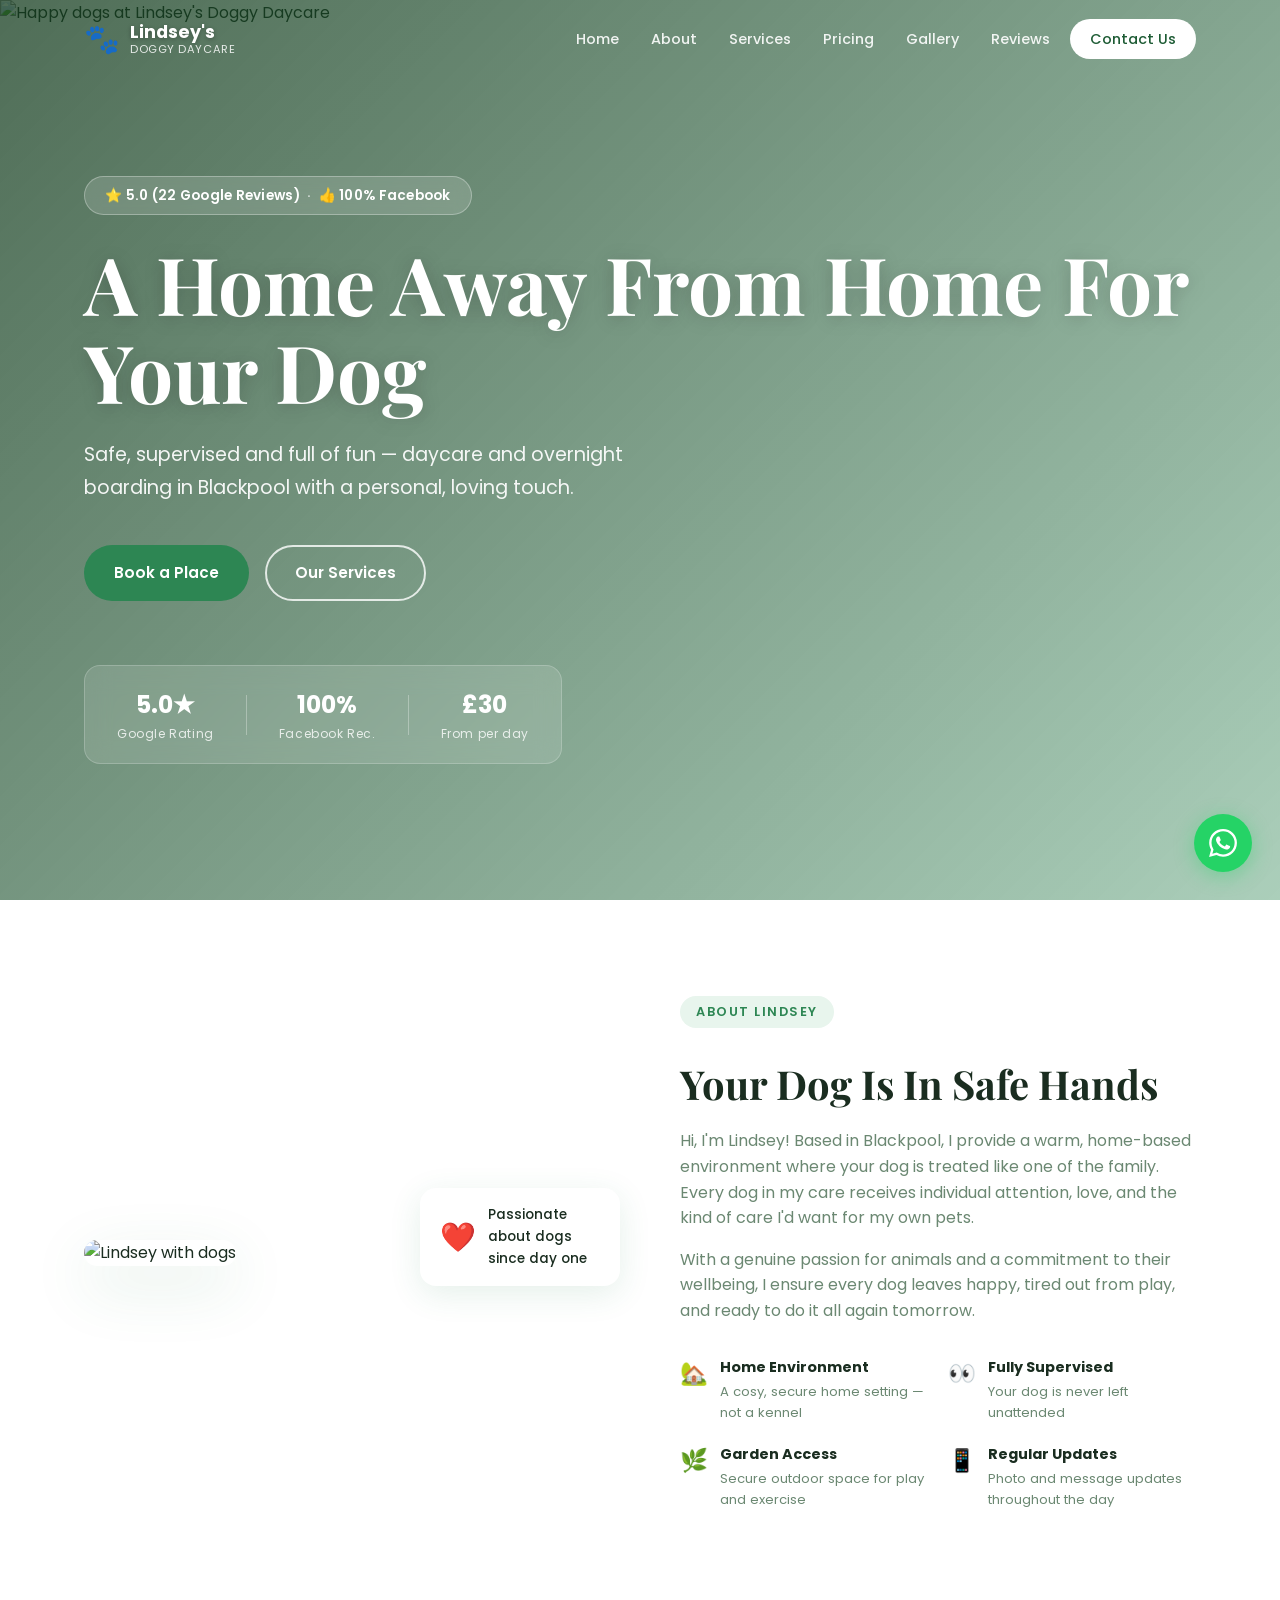
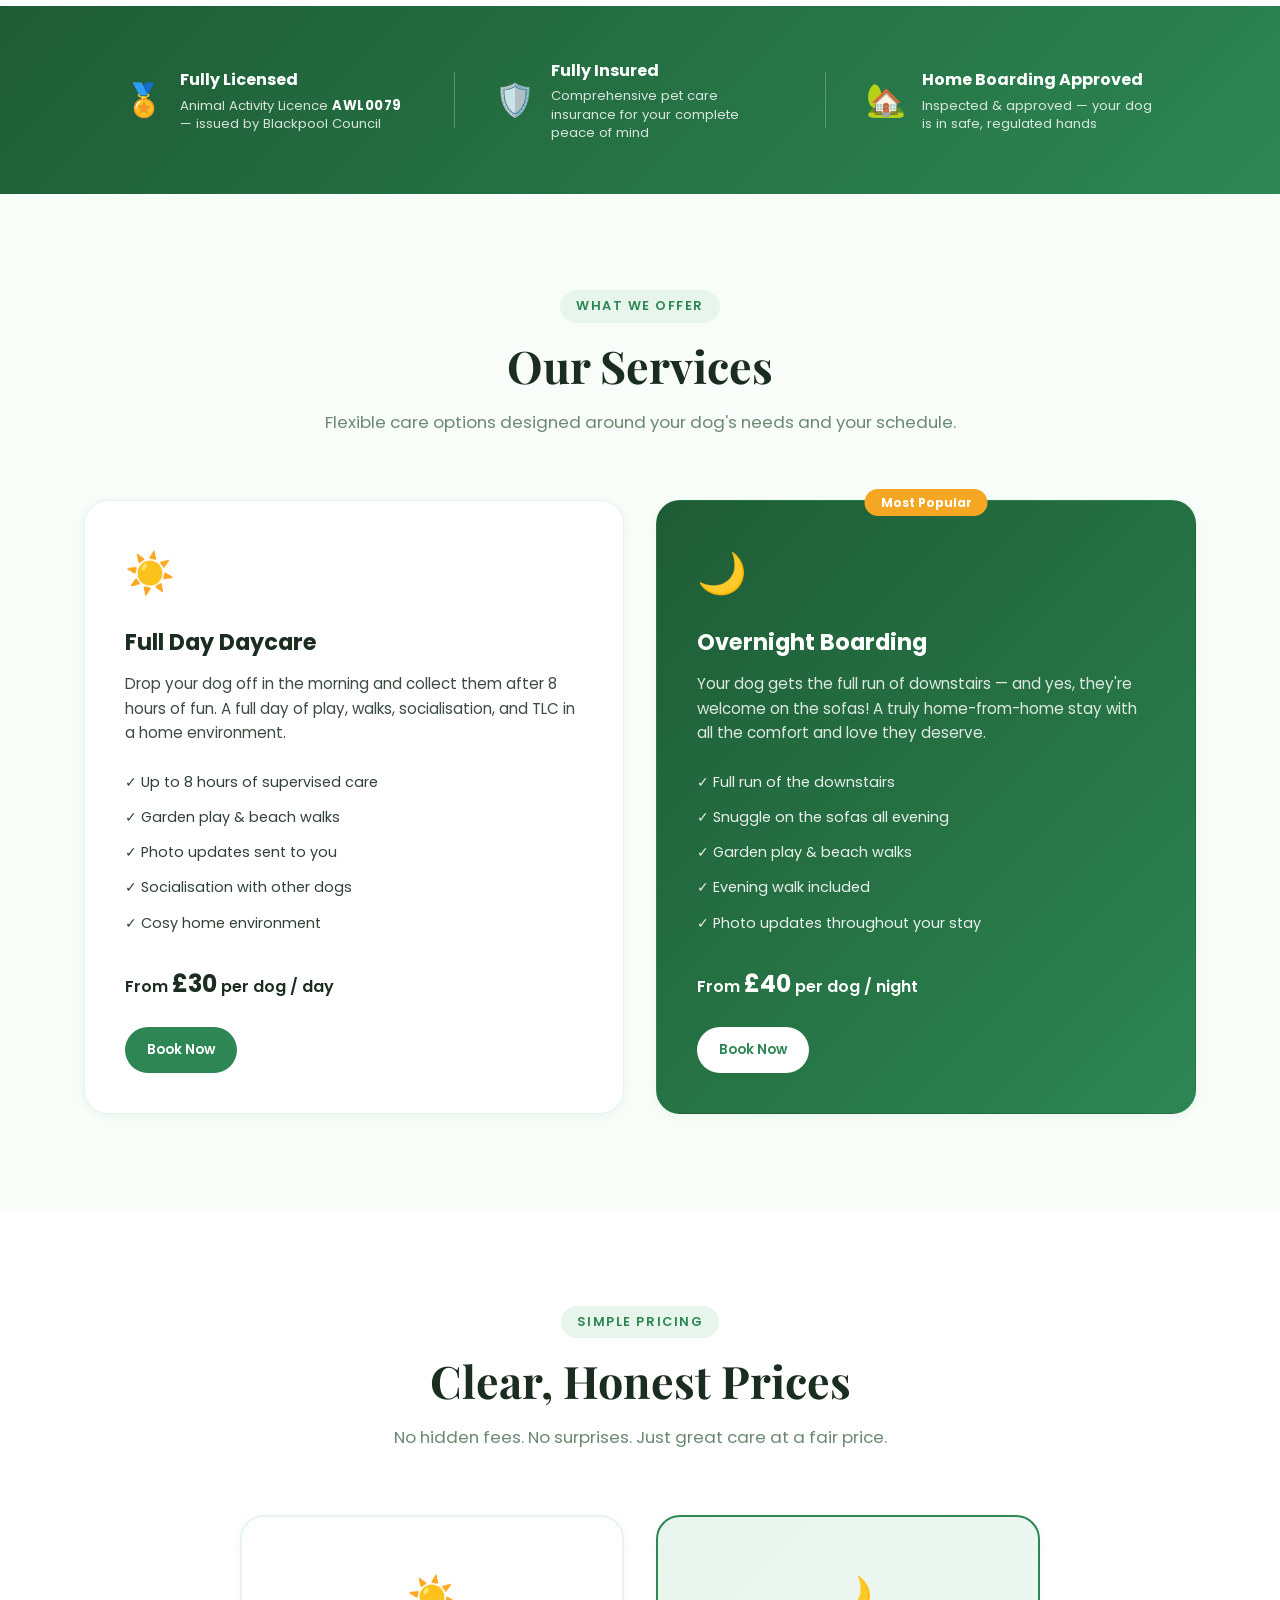
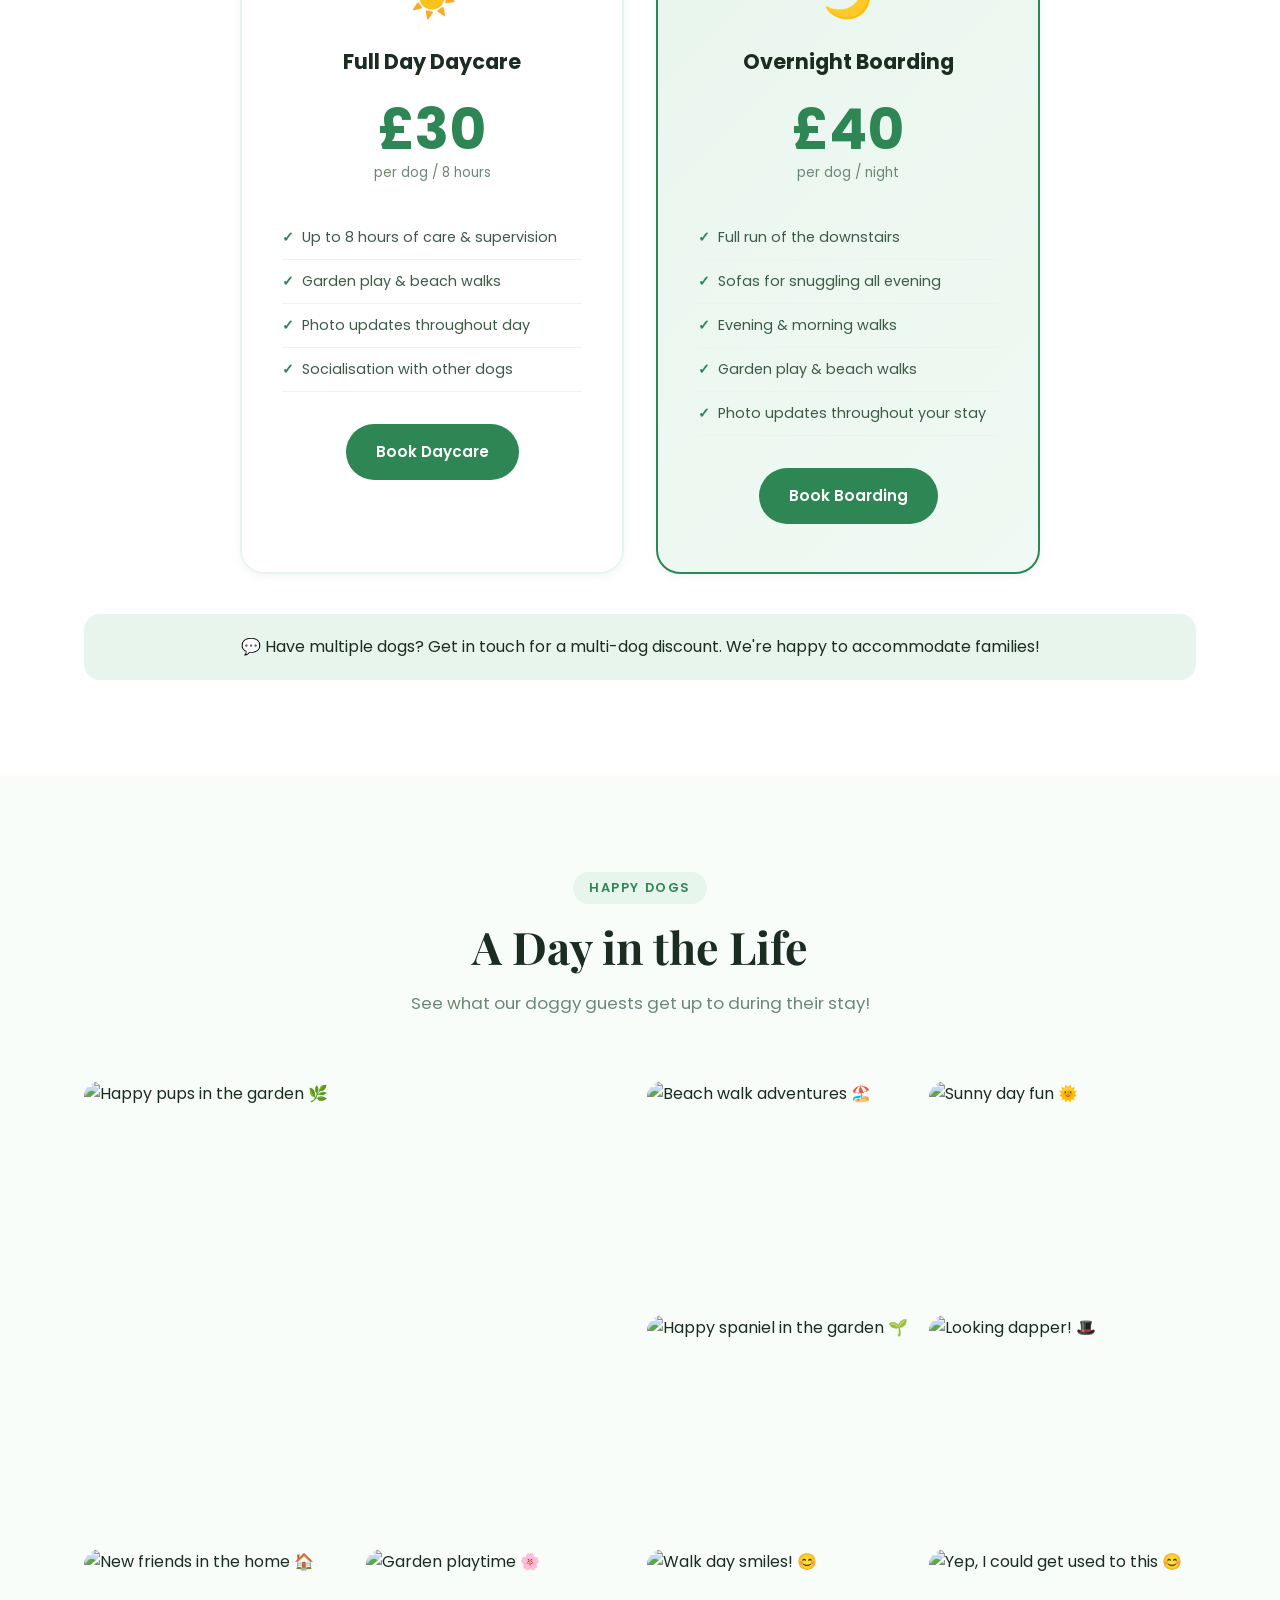
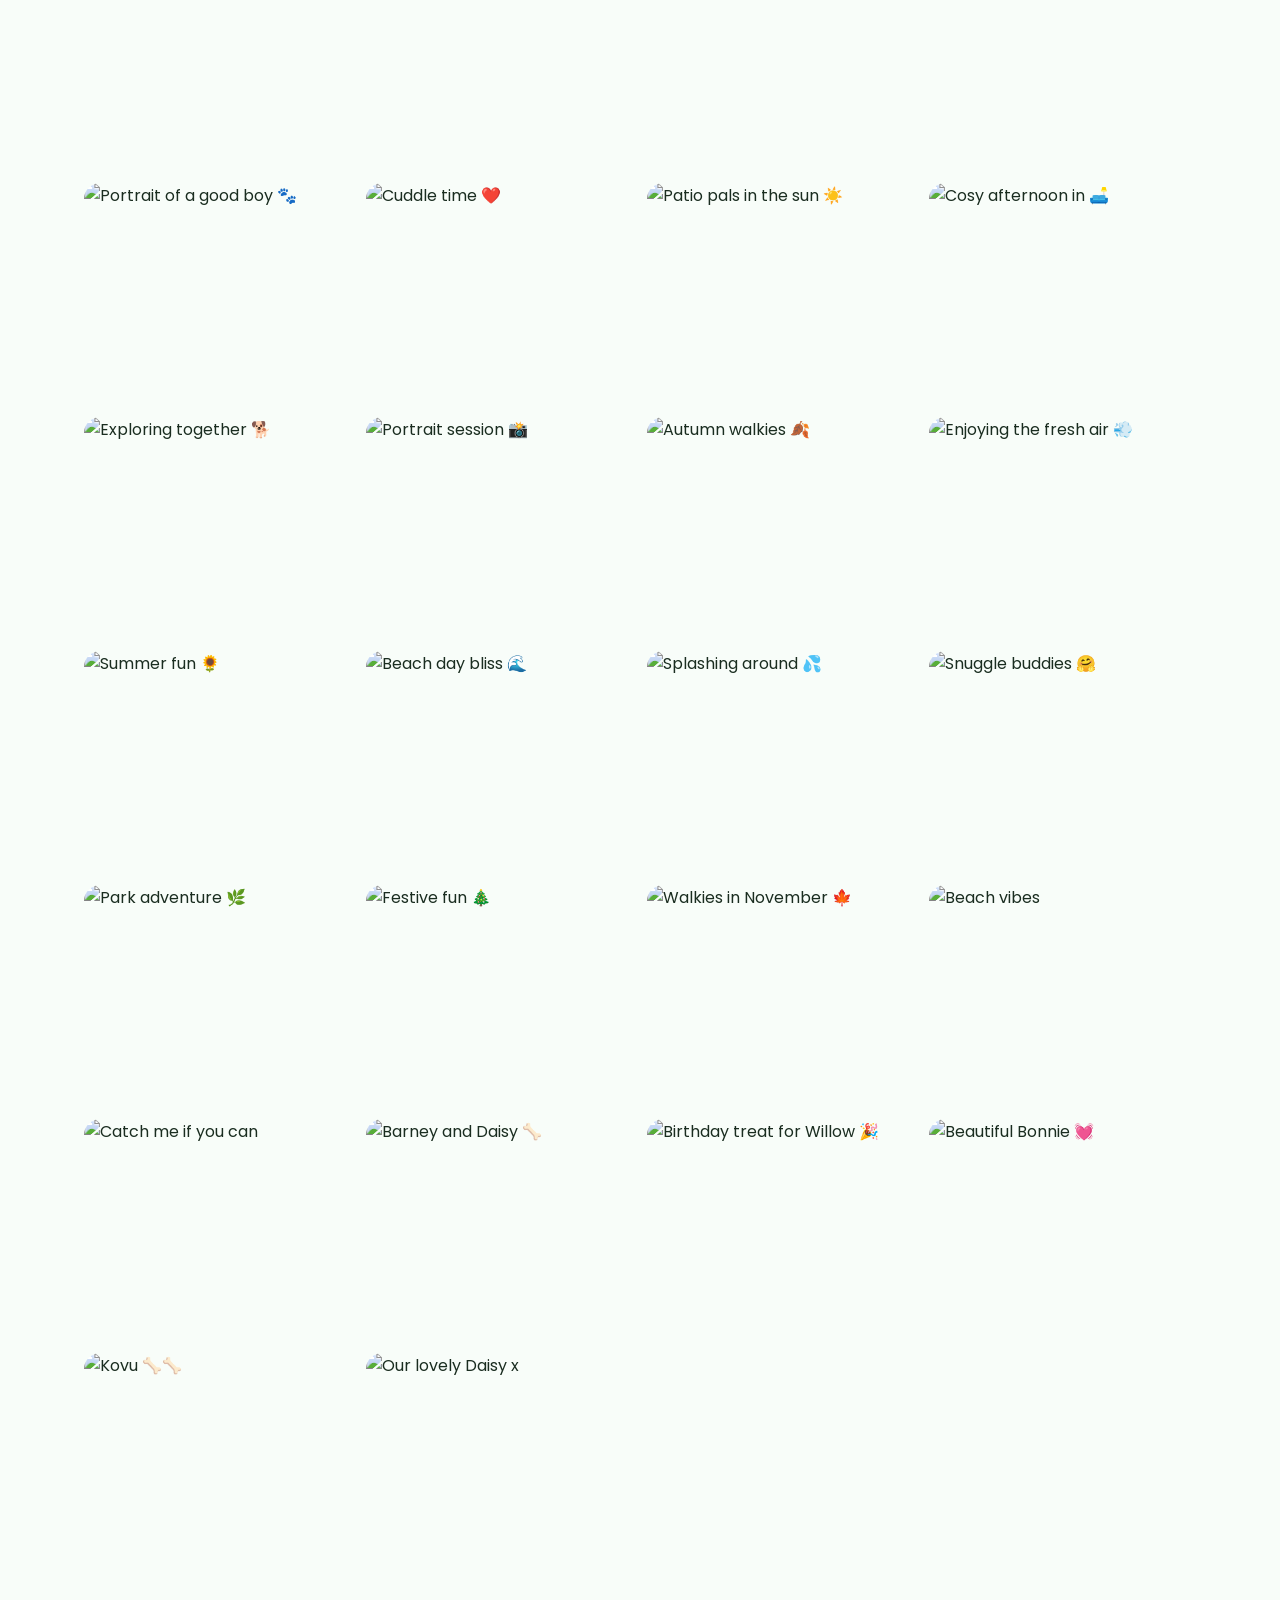
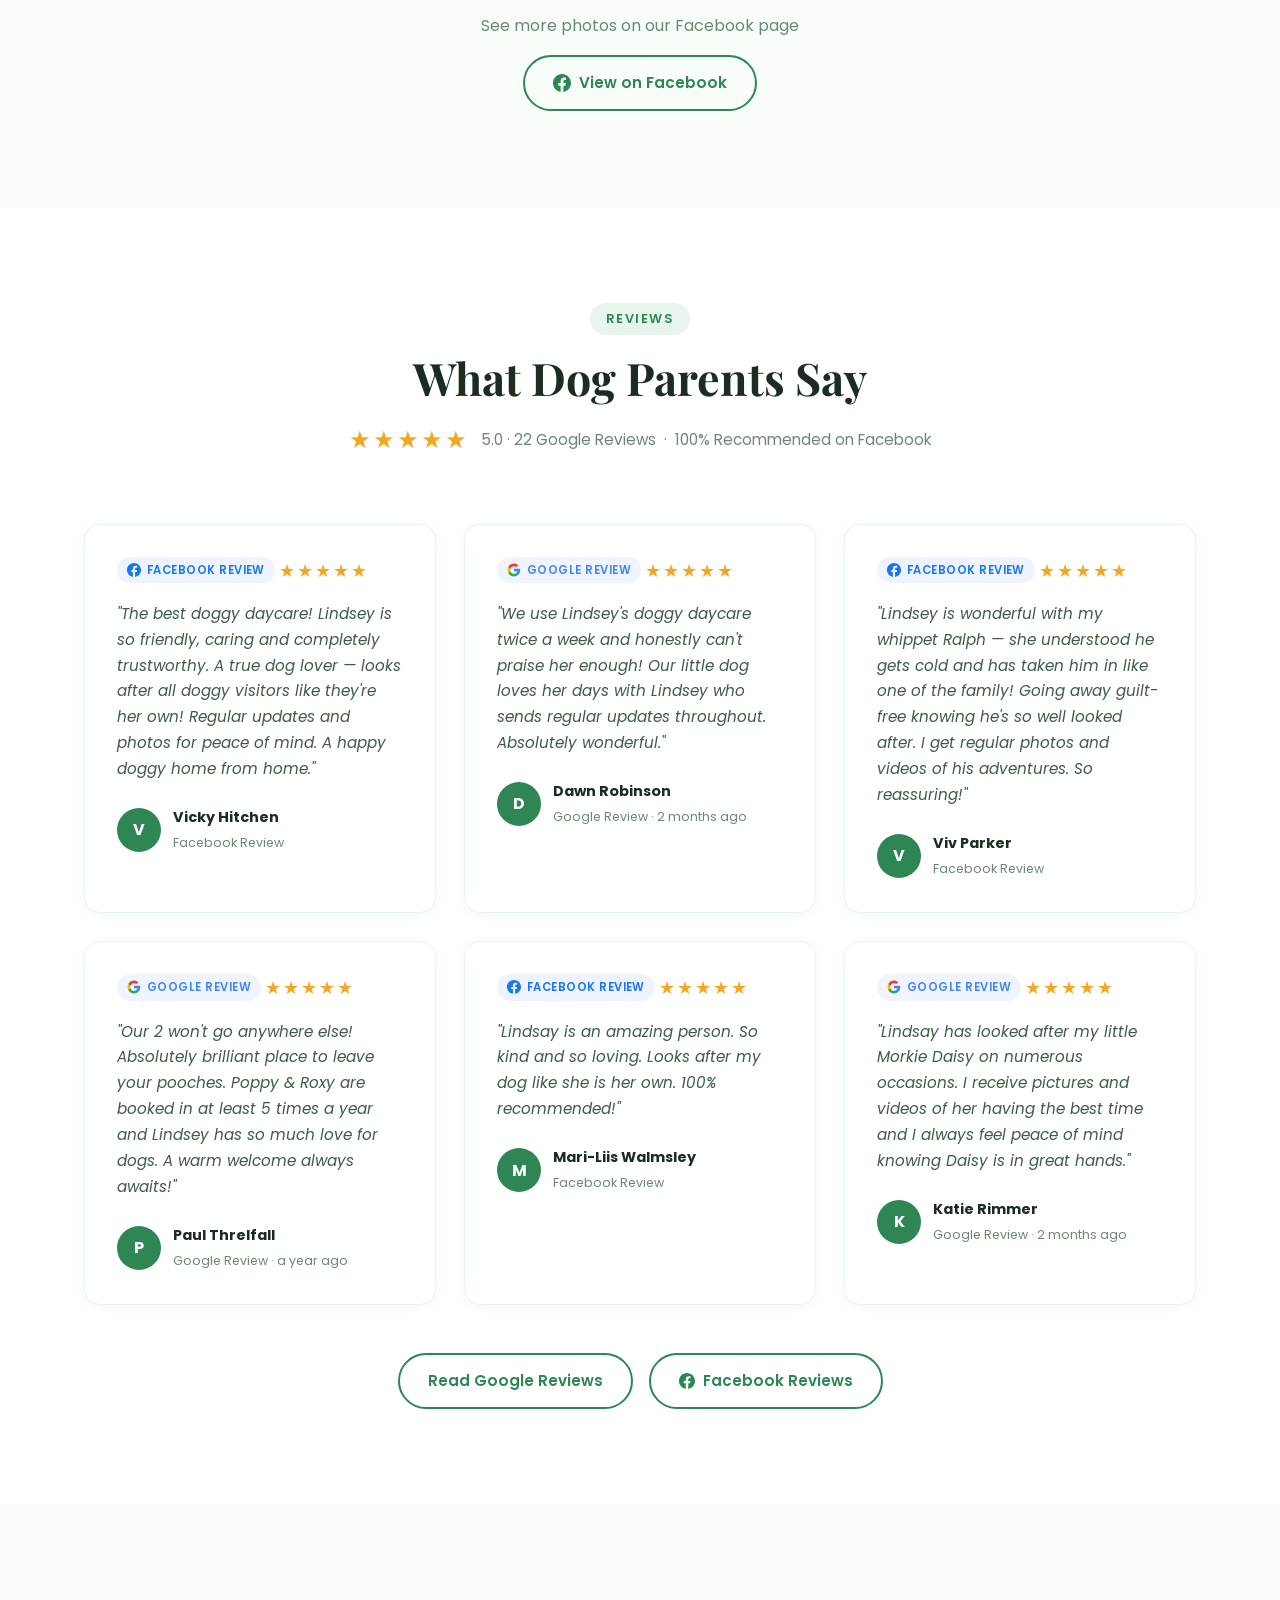
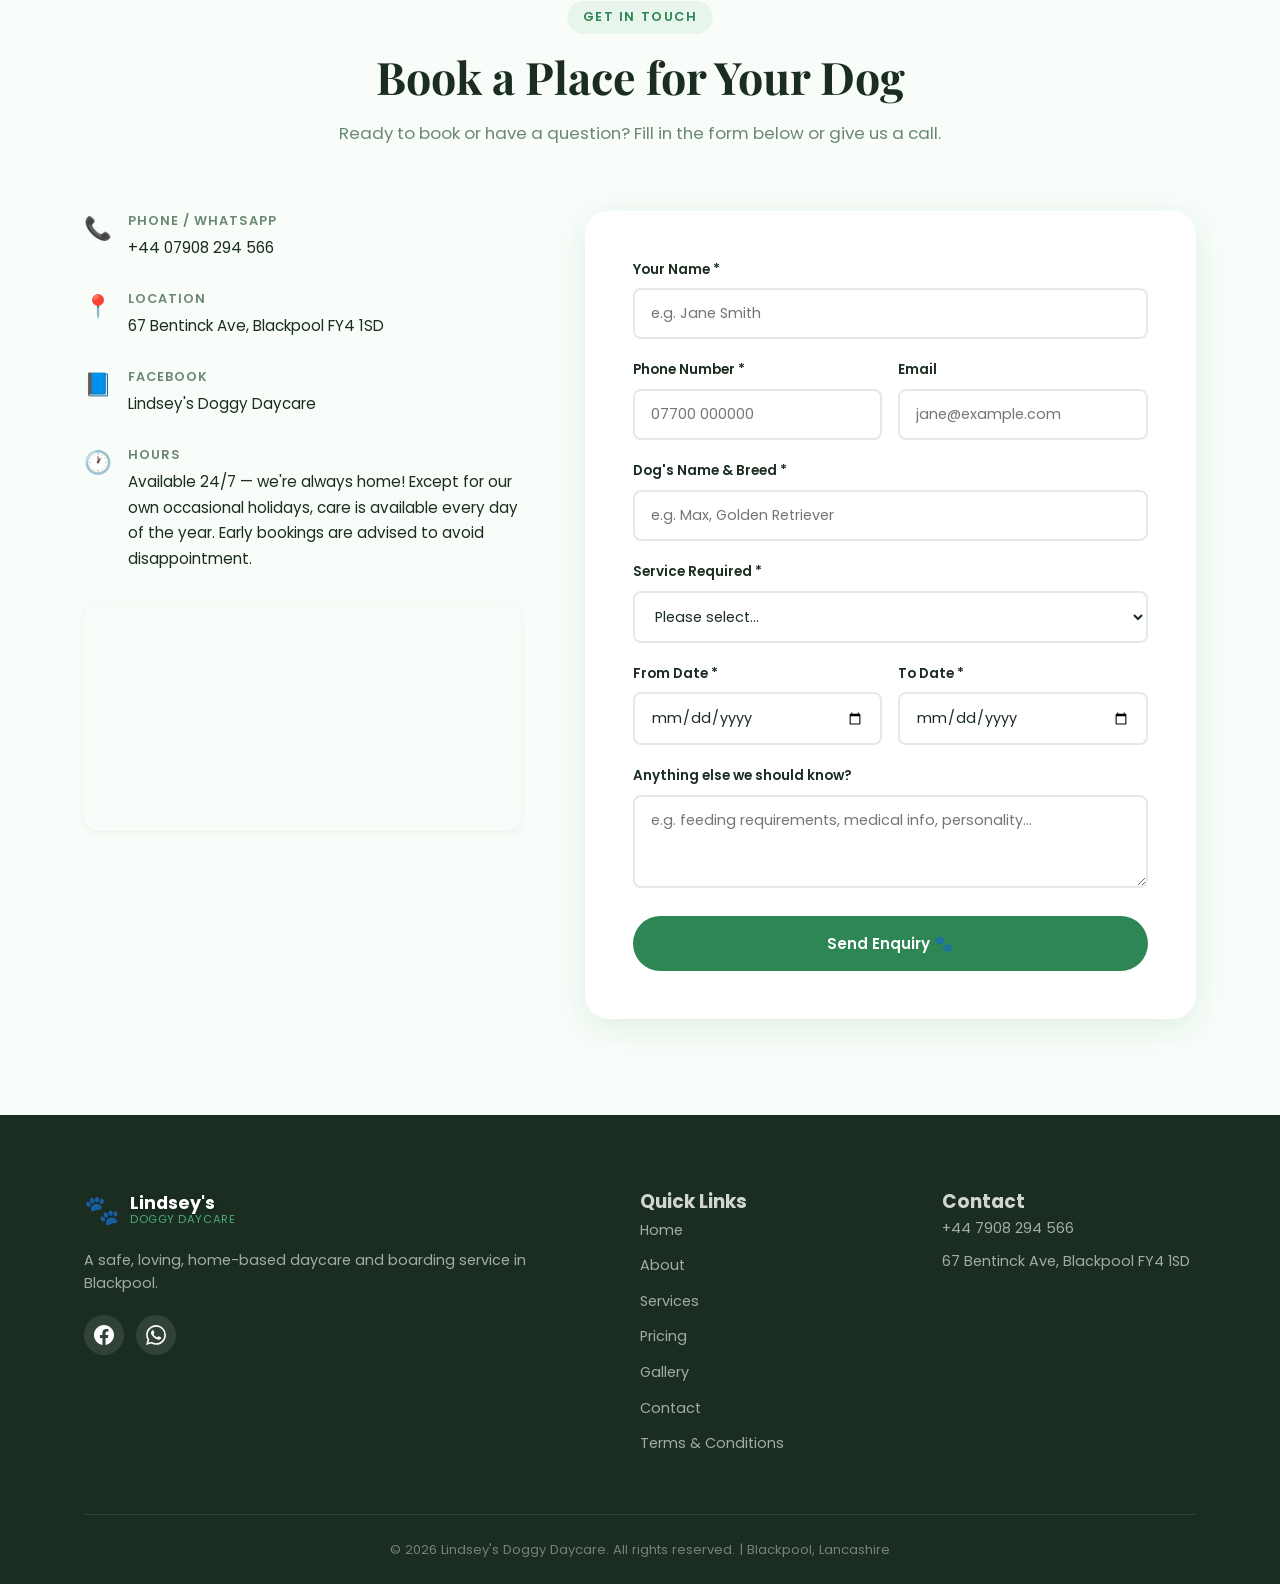
==== commit 97b54aa1: "Fix heading hierarchy: change footer h4 to h3 for accessibility" ====
--- a/index.html
+++ b/index.html
@@ -53,7 +53,7 @@
          alt="Happy dogs at Lindsey's Doggy Daycare" class="hero-img" />
     <div class="hero-content">
       <div class="hero-badge">
-        <a href="https://www.google.com/maps/place/Lindsey's+Doggy+Daycare/@53.7788816,-3.0533049,17z/data=!3m2!1e3!4b1!4m6!3m5!1s0x487b478292844925:0xbb24bb6f4de60a89!8m2!3d53.7788816!4d-3.0533049!16s%2Fg%2F11mclmn7ft" target="_blank" rel="noopener" class="hero-badge-link">⭐ 5.0 Google Reviews</a>
+        <a href="https://www.google.com/maps/place/Lindsey's+Doggy+Daycare/@53.7788816,-3.0533049,642m/data=!3m1!1e3!4m15!1m8!3m7!1s0x487b46a5e56f5395:0x117f9f8fc3e137c6!2s67+Bentinck+Ave,+Blackpool+FY4+1SD!3b1!8m2!3d53.7788816!4d-3.0533049!16s%2Fg%2F11c4my3b1f!3m5!1s0x487b478292844925:0xbb24bb6f4de60a89!8m2!3d53.7788816!4d-3.0533049!16s%2Fg%2F11mclmn7ft" target="_blank" rel="noopener" class="hero-badge-link">⭐ 5.0 Google Reviews</a>
         <span class="hero-badge-sep">&nbsp;·&nbsp;</span>
         <a href="https://www.facebook.com/p/Lindseys-doggy-daycare-100088533541900/" target="_blank" rel="noopener" class="hero-badge-link">👍 100% Facebook</a>
       </div>
@@ -294,11 +294,11 @@
         </div>
 
         <div class="testimonial-card">
-          <a href="https://www.google.com/maps/place/Lindsey's+Doggy+Daycare/@53.7788816,-3.0533049,17z/data=!3m2!1e3!4b1!4m6!3m5!1s0x487b478292844925:0xbb24bb6f4de60a89!8m2!3d53.7788816!4d-3.0533049!16s%2Fg%2F11mclmn7ft" target="_blank" rel="noopener" class="review-platform review-platform--google" title="Read our Google reviews">
+          <a href="https://www.google.com/maps/place/Lindsey's+Doggy+Daycare/@53.7788816,-3.0533049,642m/data=!3m1!1e3!4m15!1m8!3m7!1s0x487b46a5e56f5395:0x117f9f8fc3e137c6!2s67+Bentinck+Ave,+Blackpool+FY4+1SD!3b1!8m2!3d53.7788816!4d-3.0533049!16s%2Fg%2F11c4my3b1f!3m5!1s0x487b478292844925:0xbb24bb6f4de60a89!8m2!3d53.7788816!4d-3.0533049!16s%2Fg%2F11mclmn7ft" target="_blank" rel="noopener" class="review-platform review-platform--google" title="Read our Google reviews">
             <svg xmlns="http://www.w3.org/2000/svg" width="14" height="14" viewBox="0 0 24 24"><path fill="#4285F4" d="M22.56 12.25c0-.78-.07-1.53-.2-2.25H12v4.26h5.92c-.26 1.37-1.04 2.53-2.21 3.31v2.77h3.57c2.08-1.92 3.28-4.74 3.28-8.09z"/><path fill="#34A853" d="M12 23c2.97 0 5.46-.98 7.28-2.66l-3.57-2.77c-.98.66-2.23 1.06-3.71 1.06-2.86 0-5.29-1.93-6.16-4.53H2.18v2.84C3.99 20.53 7.7 23 12 23z"/><path fill="#FBBC05" d="M5.84 14.09c-.22-.66-.35-1.36-.35-2.09s.13-1.43.35-2.09V7.07H2.18C1.43 8.55 1 10.22 1 12s.43 3.45 1.18 4.93l3.66-2.84z"/><path fill="#EA4335" d="M12 5.38c1.62 0 3.06.56 4.21 1.64l3.15-3.15C17.45 2.09 14.97 1 12 1 7.7 1 3.99 3.47 2.18 7.07l3.66 2.84c.87-2.6 3.3-4.53 6.16-4.53z"/></svg>
             Google Review
           </a>
-          <a href="https://www.google.com/maps/place/Lindsey's+Doggy+Daycare/@53.7788816,-3.0533049,17z/data=!3m2!1e3!4b1!4m6!3m5!1s0x487b478292844925:0xbb24bb6f4de60a89!8m2!3d53.7788816!4d-3.0533049!16s%2Fg%2F11mclmn7ft" target="_blank" rel="noopener" class="testimonial-stars" title="Read our Google reviews">★★★★★</a>
+          <a href="https://www.google.com/maps/place/Lindsey's+Doggy+Daycare/@53.7788816,-3.0533049,642m/data=!3m1!1e3!4m15!1m8!3m7!1s0x487b46a5e56f5395:0x117f9f8fc3e137c6!2s67+Bentinck+Ave,+Blackpool+FY4+1SD!3b1!8m2!3d53.7788816!4d-3.0533049!16s%2Fg%2F11c4my3b1f!3m5!1s0x487b478292844925:0xbb24bb6f4de60a89!8m2!3d53.7788816!4d-3.0533049!16s%2Fg%2F11mclmn7ft" target="_blank" rel="noopener" class="testimonial-stars" title="Read our Google reviews">★★★★★</a>
           <p>"We use Lindsey's doggy daycare twice a week and honestly can't praise her enough! Our little dog loves her days with Lindsey who sends regular updates throughout. Absolutely wonderful."</p>
           <div class="testimonial-author">
             <div class="author-avatar">D</div>
@@ -320,11 +320,11 @@
         </div>
 
         <div class="testimonial-card">
-          <a href="https://www.google.com/maps/place/Lindsey's+Doggy+Daycare/@53.7788816,-3.0533049,17z/data=!3m2!1e3!4b1!4m6!3m5!1s0x487b478292844925:0xbb24bb6f4de60a89!8m2!3d53.7788816!4d-3.0533049!16s%2Fg%2F11mclmn7ft" target="_blank" rel="noopener" class="review-platform review-platform--google" title="Read our Google reviews">
+          <a href="https://www.google.com/maps/place/Lindsey's+Doggy+Daycare/@53.7788816,-3.0533049,642m/data=!3m1!1e3!4m15!1m8!3m7!1s0x487b46a5e56f5395:0x117f9f8fc3e137c6!2s67+Bentinck+Ave,+Blackpool+FY4+1SD!3b1!8m2!3d53.7788816!4d-3.0533049!16s%2Fg%2F11c4my3b1f!3m5!1s0x487b478292844925:0xbb24bb6f4de60a89!8m2!3d53.7788816!4d-3.0533049!16s%2Fg%2F11mclmn7ft" target="_blank" rel="noopener" class="review-platform review-platform--google" title="Read our Google reviews">
             <svg xmlns="http://www.w3.org/2000/svg" width="14" height="14" viewBox="0 0 24 24"><path fill="#4285F4" d="M22.56 12.25c0-.78-.07-1.53-.2-2.25H12v4.26h5.92c-.26 1.37-1.04 2.53-2.21 3.31v2.77h3.57c2.08-1.92 3.28-4.74 3.28-8.09z"/><path fill="#34A853" d="M12 23c2.97 0 5.46-.98 7.28-2.66l-3.57-2.77c-.98.66-2.23 1.06-3.71 1.06-2.86 0-5.29-1.93-6.16-4.53H2.18v2.84C3.99 20.53 7.7 23 12 23z"/><path fill="#FBBC05" d="M5.84 14.09c-.22-.66-.35-1.36-.35-2.09s.13-1.43.35-2.09V7.07H2.18C1.43 8.55 1 10.22 1 12s.43 3.45 1.18 4.93l3.66-2.84z"/><path fill="#EA4335" d="M12 5.38c1.62 0 3.06.56 4.21 1.64l3.15-3.15C17.45 2.09 14.97 1 12 1 7.7 1 3.99 3.47 2.18 7.07l3.66 2.84c.87-2.6 3.3-4.53 6.16-4.53z"/></svg>
             Google Review
           </a>
-          <a href="https://www.google.com/maps/place/Lindsey's+Doggy+Daycare/@53.7788816,-3.0533049,17z/data=!3m2!1e3!4b1!4m6!3m5!1s0x487b478292844925:0xbb24bb6f4de60a89!8m2!3d53.7788816!4d-3.0533049!16s%2Fg%2F11mclmn7ft" target="_blank" rel="noopener" class="testimonial-stars" title="Read our Google reviews">★★★★★</a>
+          <a href="https://www.google.com/maps/place/Lindsey's+Doggy+Daycare/@53.7788816,-3.0533049,642m/data=!3m1!1e3!4m15!1m8!3m7!1s0x487b46a5e56f5395:0x117f9f8fc3e137c6!2s67+Bentinck+Ave,+Blackpool+FY4+1SD!3b1!8m2!3d53.7788816!4d-3.0533049!16s%2Fg%2F11c4my3b1f!3m5!1s0x487b478292844925:0xbb24bb6f4de60a89!8m2!3d53.7788816!4d-3.0533049!16s%2Fg%2F11mclmn7ft" target="_blank" rel="noopener" class="testimonial-stars" title="Read our Google reviews">★★★★★</a>
           <p>"Our 2 won't go anywhere else! Absolutely brilliant place to leave your pooches. Poppy &amp; Roxy are booked in at least 5 times a year and Lindsey has so much love for dogs. A warm welcome always awaits!"</p>
           <div class="testimonial-author">
             <div class="author-avatar">P</div>
@@ -346,11 +346,11 @@
         </div>
 
         <div class="testimonial-card">
-          <a href="https://www.google.com/maps/place/Lindsey's+Doggy+Daycare/@53.7788816,-3.0533049,17z/data=!3m2!1e3!4b1!4m6!3m5!1s0x487b478292844925:0xbb24bb6f4de60a89!8m2!3d53.7788816!4d-3.0533049!16s%2Fg%2F11mclmn7ft" target="_blank" rel="noopener" class="review-platform review-platform--google" title="Read our Google reviews">
+          <a href="https://www.google.com/maps/place/Lindsey's+Doggy+Daycare/@53.7788816,-3.0533049,642m/data=!3m1!1e3!4m15!1m8!3m7!1s0x487b46a5e56f5395:0x117f9f8fc3e137c6!2s67+Bentinck+Ave,+Blackpool+FY4+1SD!3b1!8m2!3d53.7788816!4d-3.0533049!16s%2Fg%2F11c4my3b1f!3m5!1s0x487b478292844925:0xbb24bb6f4de60a89!8m2!3d53.7788816!4d-3.0533049!16s%2Fg%2F11mclmn7ft" target="_blank" rel="noopener" class="review-platform review-platform--google" title="Read our Google reviews">
             <svg xmlns="http://www.w3.org/2000/svg" width="14" height="14" viewBox="0 0 24 24"><path fill="#4285F4" d="M22.56 12.25c0-.78-.07-1.53-.2-2.25H12v4.26h5.92c-.26 1.37-1.04 2.53-2.21 3.31v2.77h3.57c2.08-1.92 3.28-4.74 3.28-8.09z"/><path fill="#34A853" d="M12 23c2.97 0 5.46-.98 7.28-2.66l-3.57-2.77c-.98.66-2.23 1.06-3.71 1.06-2.86 0-5.29-1.93-6.16-4.53H2.18v2.84C3.99 20.53 7.7 23 12 23z"/><path fill="#FBBC05" d="M5.84 14.09c-.22-.66-.35-1.36-.35-2.09s.13-1.43.35-2.09V7.07H2.18C1.43 8.55 1 10.22 1 12s.43 3.45 1.18 4.93l3.66-2.84z"/><path fill="#EA4335" d="M12 5.38c1.62 0 3.06.56 4.21 1.64l3.15-3.15C17.45 2.09 14.97 1 12 1 7.7 1 3.99 3.47 2.18 7.07l3.66 2.84c.87-2.6 3.3-4.53 6.16-4.53z"/></svg>
             Google Review
           </a>
-          <a href="https://www.google.com/maps/place/Lindsey's+Doggy+Daycare/@53.7788816,-3.0533049,17z/data=!3m2!1e3!4b1!4m6!3m5!1s0x487b478292844925:0xbb24bb6f4de60a89!8m2!3d53.7788816!4d-3.0533049!16s%2Fg%2F11mclmn7ft" target="_blank" rel="noopener" class="testimonial-stars" title="Read our Google reviews">★★★★★</a>
+          <a href="https://www.google.com/maps/place/Lindsey's+Doggy+Daycare/@53.7788816,-3.0533049,642m/data=!3m1!1e3!4m15!1m8!3m7!1s0x487b46a5e56f5395:0x117f9f8fc3e137c6!2s67+Bentinck+Ave,+Blackpool+FY4+1SD!3b1!8m2!3d53.7788816!4d-3.0533049!16s%2Fg%2F11c4my3b1f!3m5!1s0x487b478292844925:0xbb24bb6f4de60a89!8m2!3d53.7788816!4d-3.0533049!16s%2Fg%2F11mclmn7ft" target="_blank" rel="noopener" class="testimonial-stars" title="Read our Google reviews">★★★★★</a>
           <p>"Lindsay has looked after my little Morkie Daisy on numerous occasions. I receive pictures and videos of her having the best time and I always feel peace of mind knowing Daisy is in great hands."</p>
           <div class="testimonial-author">
             <div class="author-avatar">K</div>
@@ -360,7 +360,7 @@
 
       </div>
       <div class="testimonials-cta">
-        <a href="https://www.google.com/maps/place/67+Bentinck+Ave,+Blackpool+FY4+1SD" target="_blank" rel="noopener" class="btn btn-outline-green">Read Google Reviews</a>
+        <a href="https://www.google.com/maps/place/Lindsey's+Doggy+Daycare/@53.7788816,-3.0533049,642m/data=!3m1!1e3!4m15!1m8!3m7!1s0x487b46a5e56f5395:0x117f9f8fc3e137c6!2s67+Bentinck+Ave,+Blackpool+FY4+1SD!3b1!8m2!3d53.7788816!4d-3.0533049!16s%2Fg%2F11c4my3b1f!3m5!1s0x487b478292844925:0xbb24bb6f4de60a89!8m2!3d53.7788816!4d-3.0533049!16s%2Fg%2F11mclmn7ft" target="_blank" rel="noopener" class="btn btn-outline-green">Read Google Reviews</a>
         <a href="https://www.facebook.com/p/Lindseys-doggy-daycare-100088533541900/" target="_blank" rel="noopener" class="btn btn-outline-green">
           <svg xmlns="http://www.w3.org/2000/svg" width="16" height="16" viewBox="0 0 24 24" fill="currentColor"><path d="M24 12.073c0-6.627-5.373-12-12-12s-12 5.373-12 12c0 5.99 4.388 10.954 10.125 11.854v-8.385H7.078v-3.47h3.047V9.43c0-3.007 1.792-4.669 4.533-4.669 1.312 0 2.686.235 2.686.235v2.953H15.83c-1.491 0-1.956.925-1.956 1.874v2.25h3.328l-.532 3.47h-2.796v8.385C19.612 23.027 24 18.062 24 12.073z"/></svg>
           Facebook Reviews
@@ -411,7 +411,7 @@
           <div class="map-wrap">
             <iframe
               title="Lindsey's Doggy Daycare Location"
-              src="https://www.google.com/maps/embed?pb=!1m18!1m12!1m3!1d2363.4!2d-3.0339!3d53.7967!2m3!1f0!2f0!3f0!3m2!1i1024!2i768!4f13.1!3m3!1m2!1s0x487b42b2e0000001%3A0x1!2s67+Bentinck+Ave%2C+Blackpool+FY4+1SD!5e0!3m2!1sen!2suk!4v1234567890"
+              src="https://www.google.com/maps/embed?pb=!1m18!1m12!1m3!1d2363.4357288647053!2d-3.0558934842103597!3d53.77888157976865!2m3!1f0!2f0!3f0!3m2!1i1024!2i768!4f13.1!3m3!1m2!1s0x487b478292844925%3A0xbb24bb6f4de60a89!2sLindsey's%20Doggy%20Daycare!5e0!3m2!1sen!2suk!4v1717610000000!5m2!1sen!2suk"
               width="100%" height="220" style="border:0;" allowfullscreen="" loading="lazy"
               referrerpolicy="no-referrer-when-downgrade">
             </iframe>
@@ -495,7 +495,7 @@
           </div>
         </div>
         <div class="footer-links">
-          <h4>Quick Links</h4>
+          <h3>Quick Links</h3>
           <ul>
             <li><a href="#home">Home</a></li>
             <li><a href="#about">About</a></li>
@@ -507,7 +507,7 @@
           </ul>
         </div>
         <div class="footer-contact">
-          <h4>Contact</h4>
+          <h3>Contact</h3>
           <p><a href="tel:+447908294566">+44 7908 294 566</a></p>
           <p>67 Bentinck Ave<br/>Blackpool FY4 1SD</p>
         </div>
